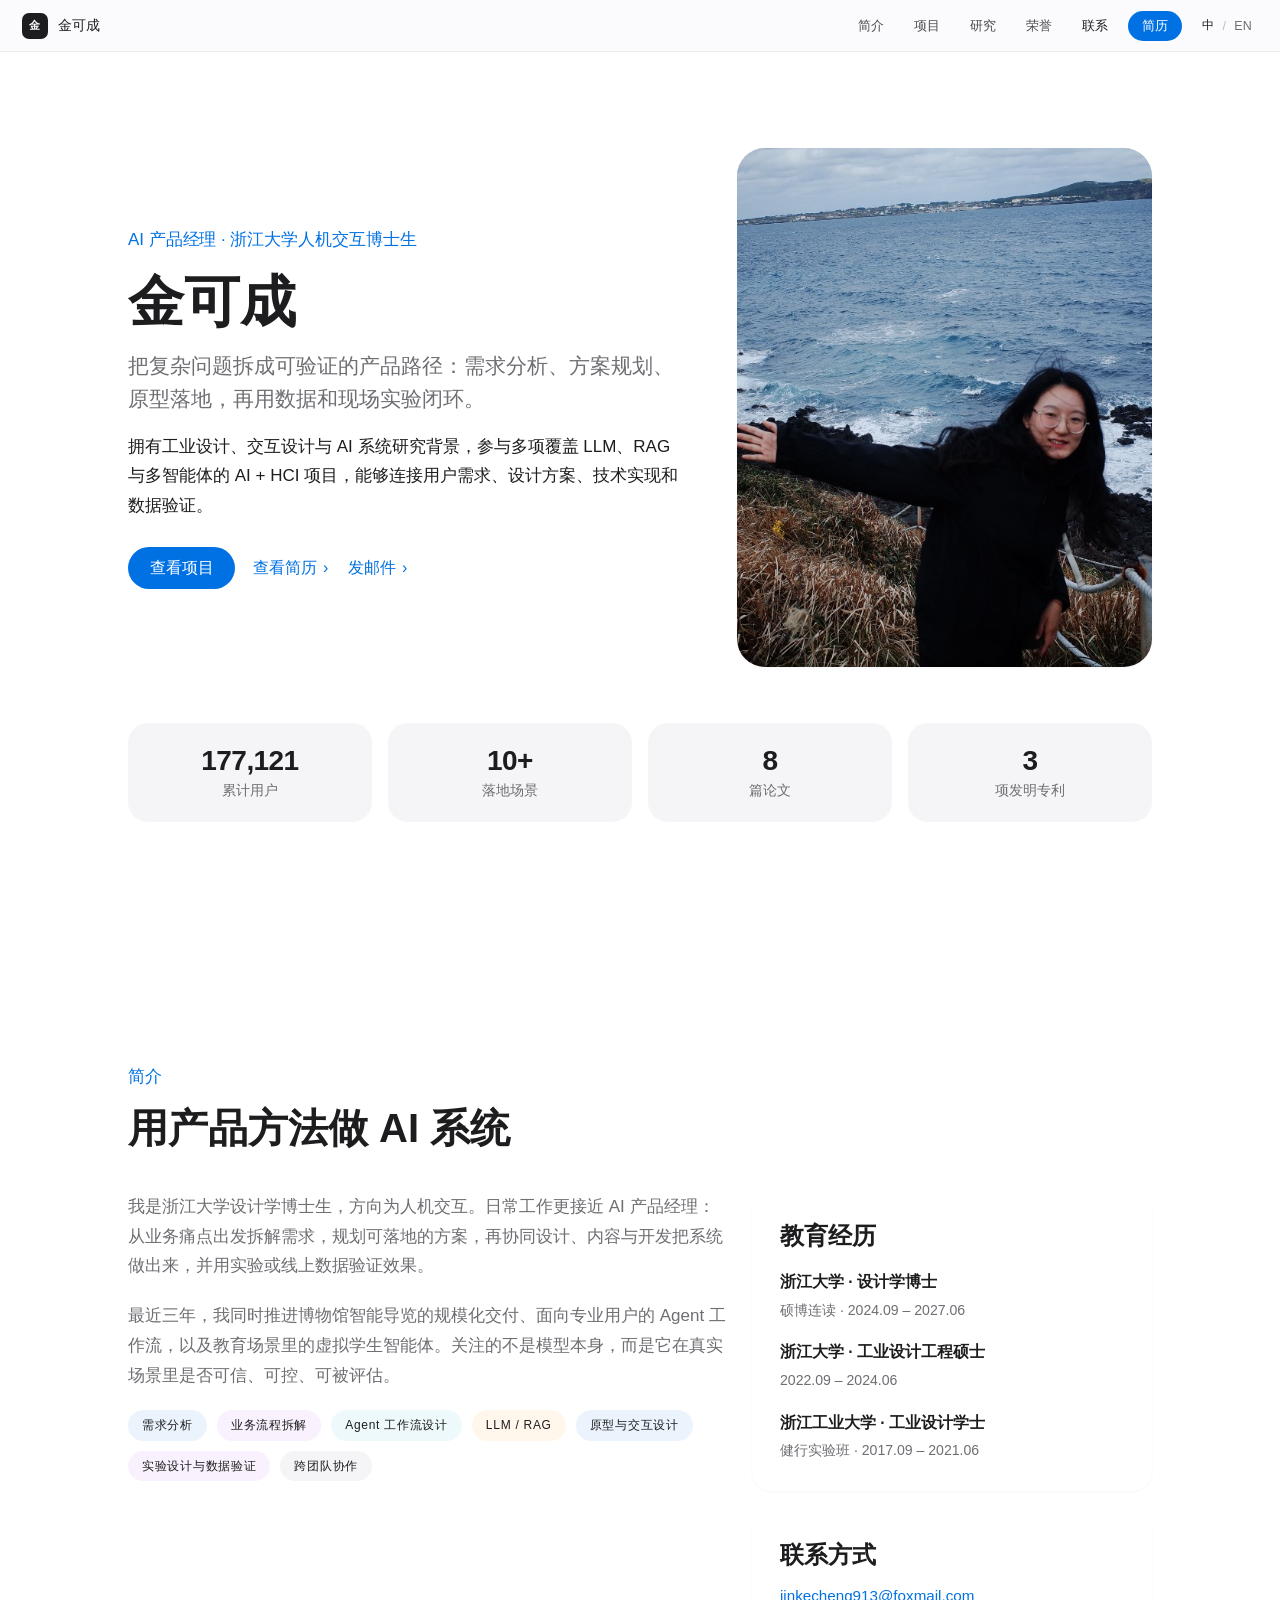
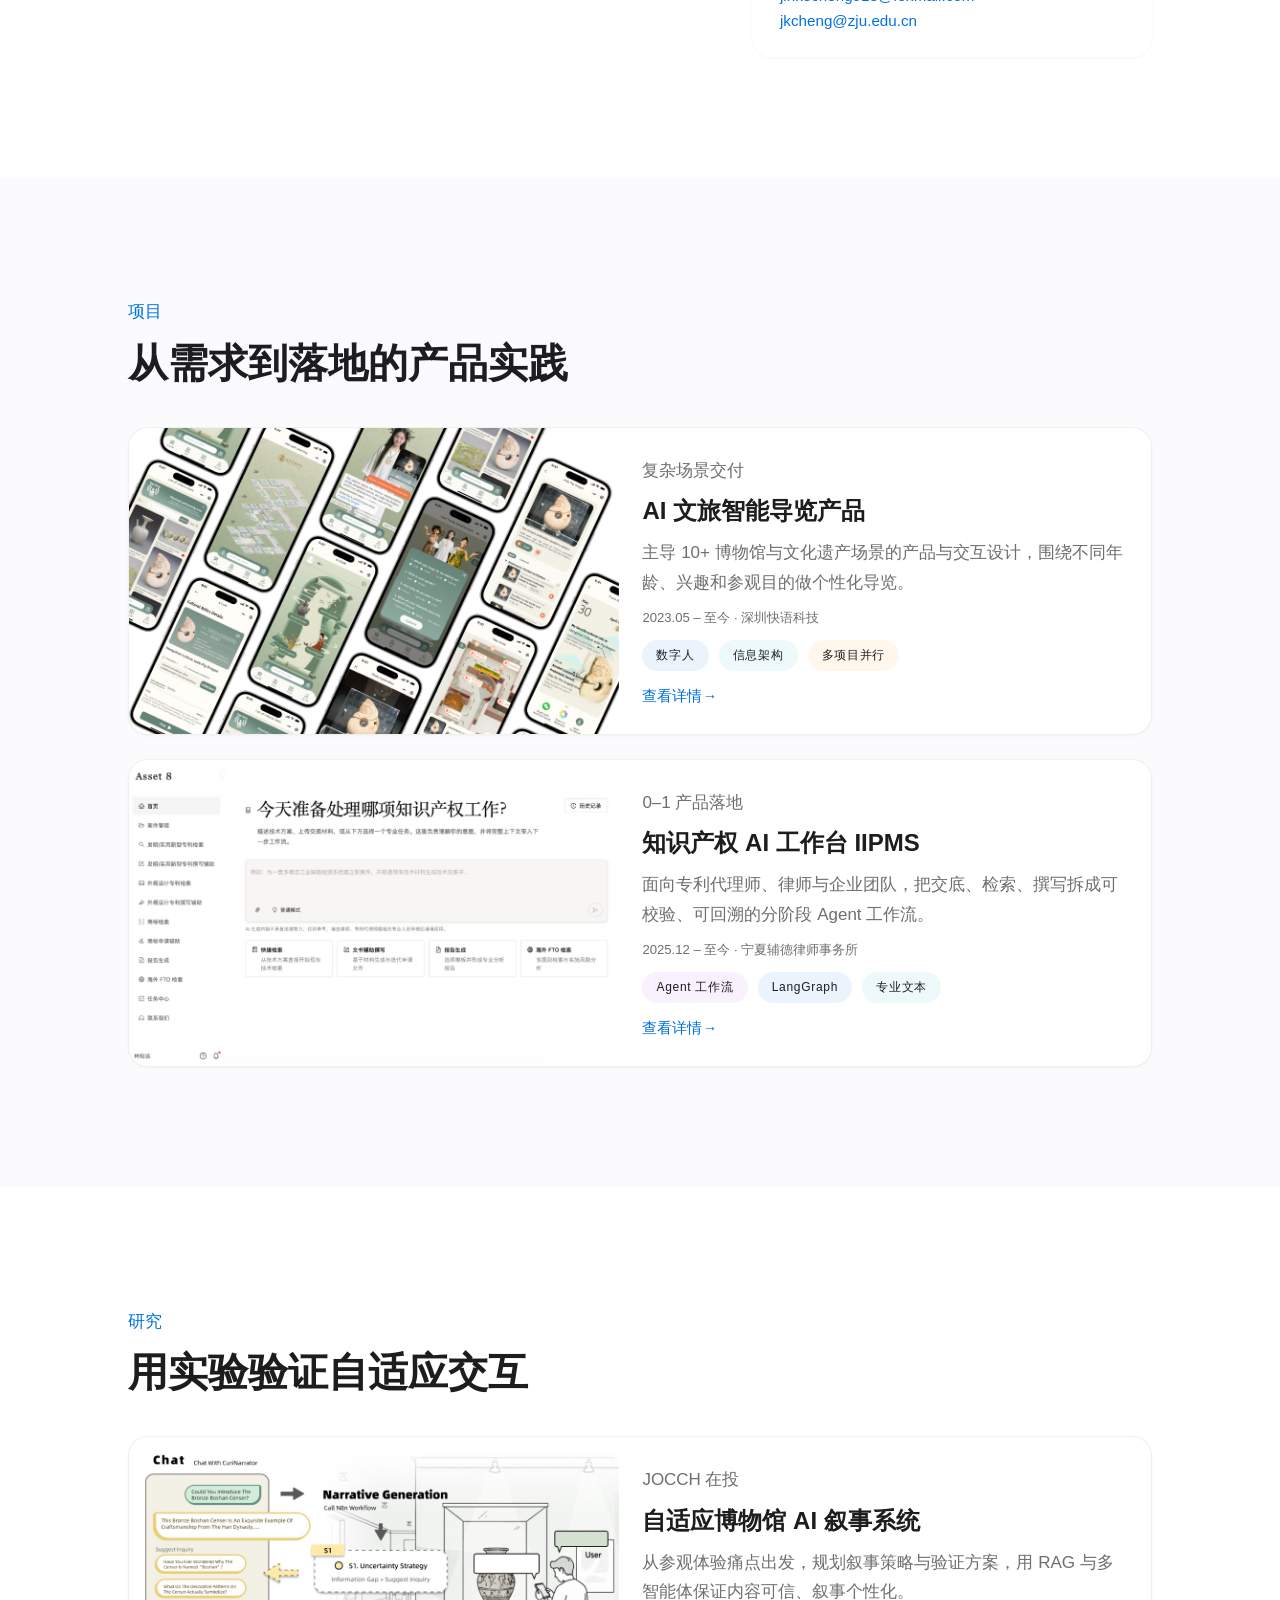
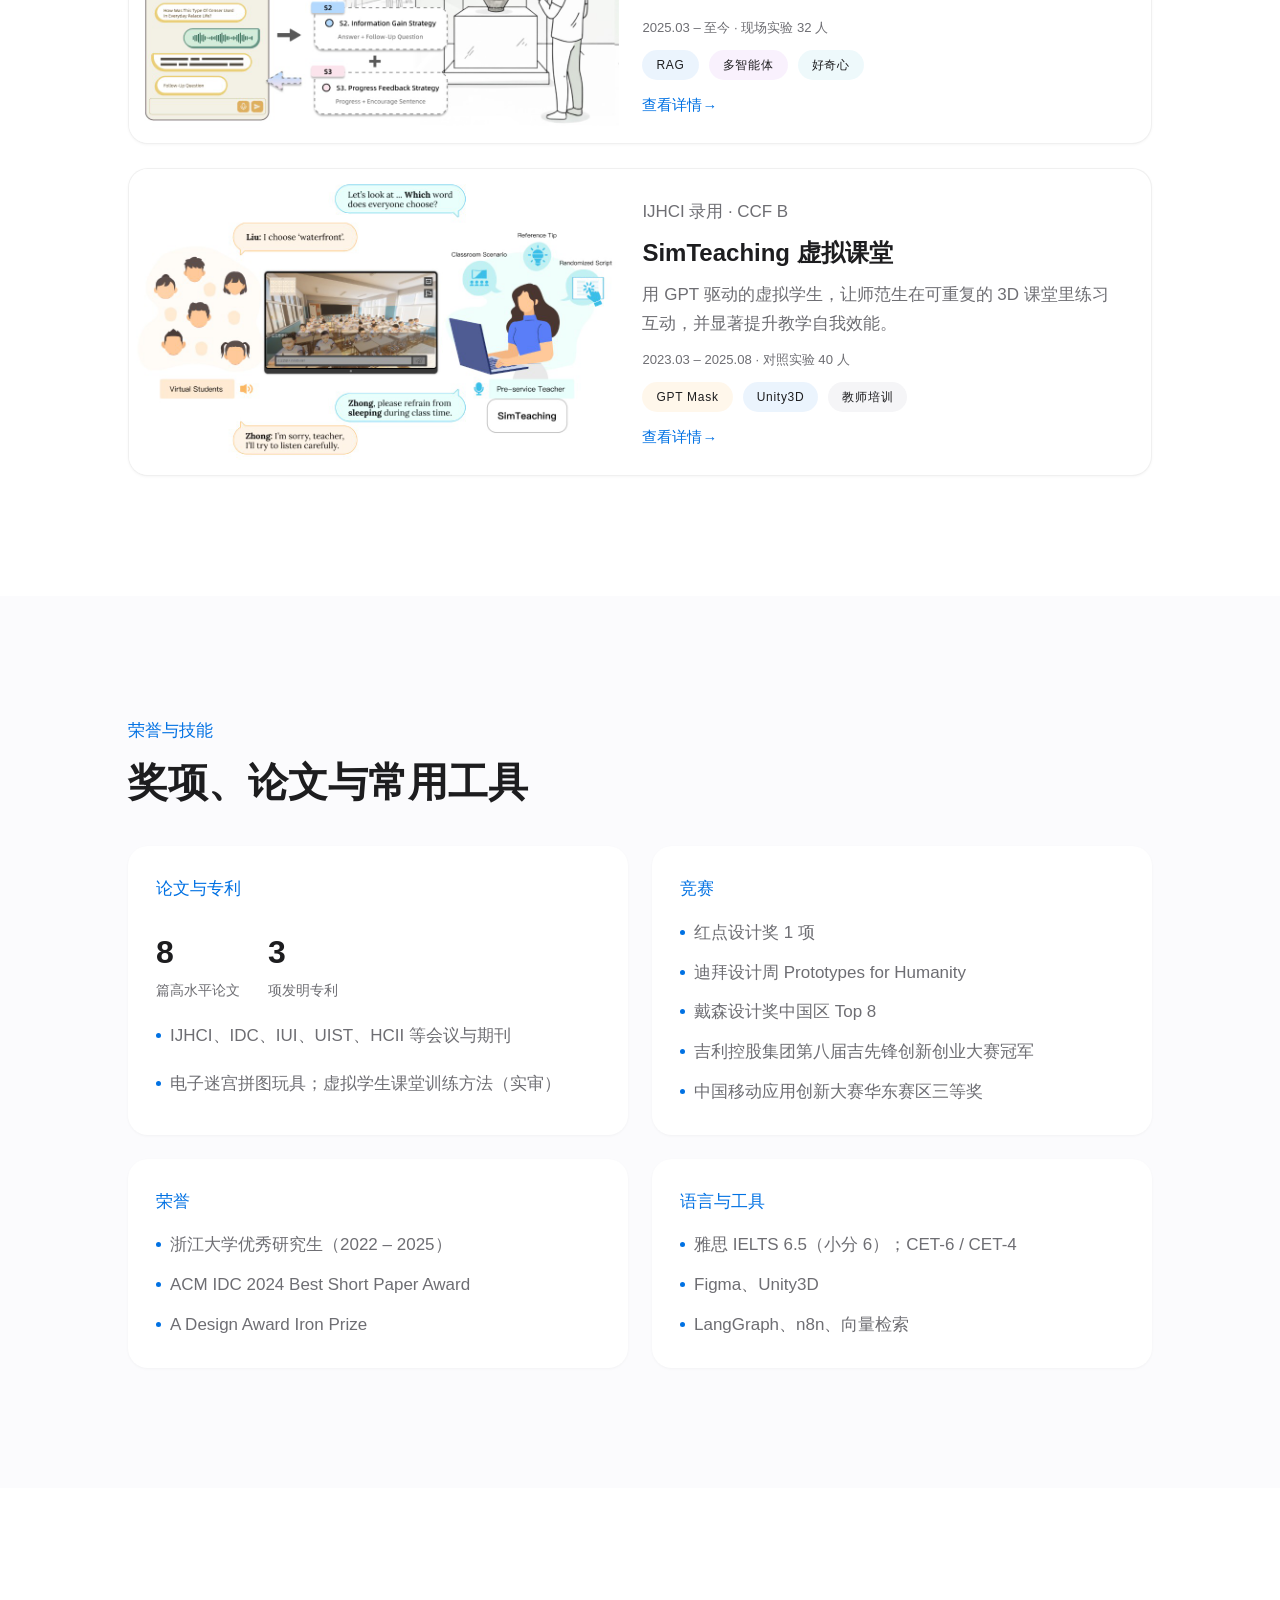
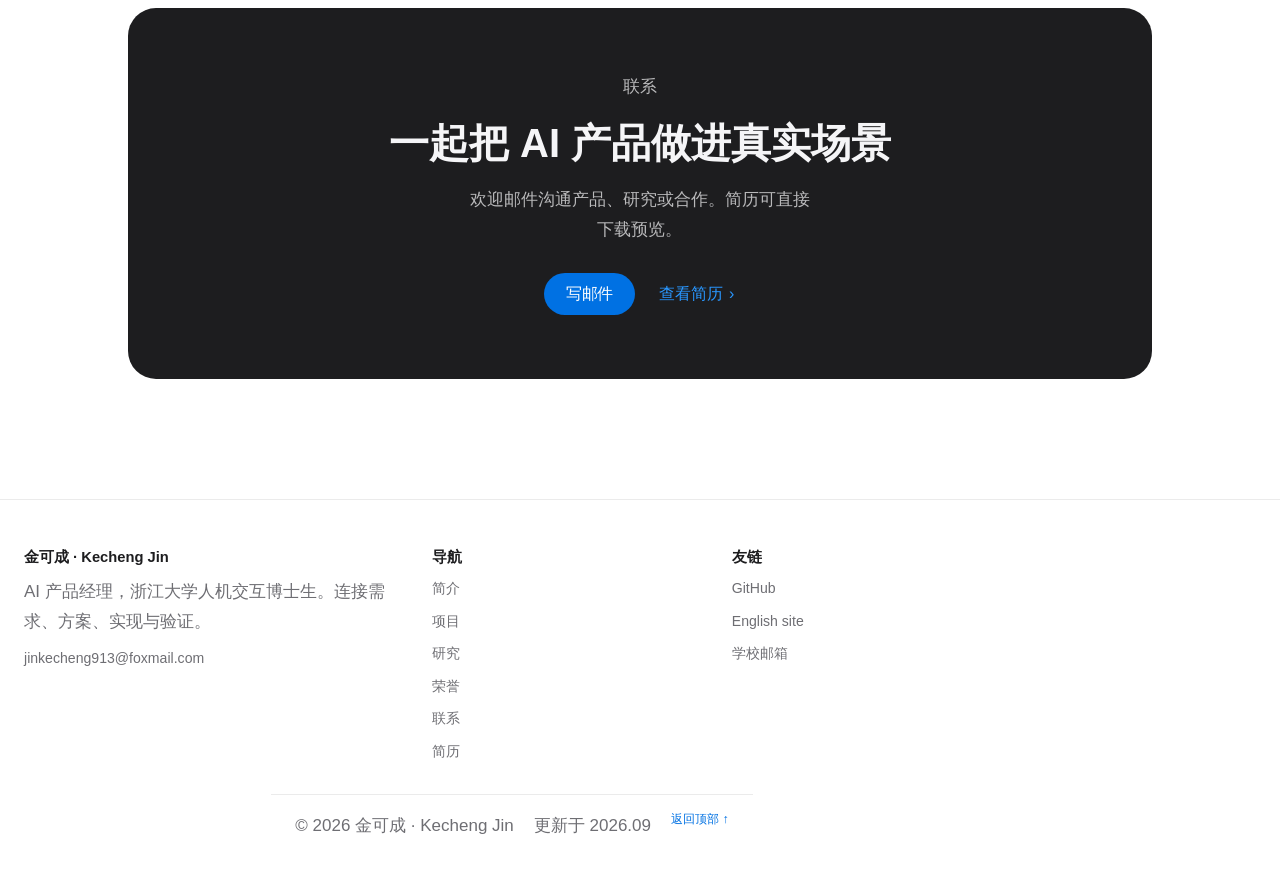
==== index.html @ a2a4eb48 "Update project images and remove AI fitness project to streamline portfolio" ====
<!DOCTYPE html>
<html lang="zh-CN">
  <head>
    <meta charset="UTF-8" />
    <meta name="viewport" content="width=device-width, initial-scale=1.0" />
    <title>金可成 | AI 产品经理</title>
    <meta
      name="description"
      content="金可成，浙江大学人机交互博士生，AI 产品经理。连接用户需求、设计方案、技术实现与数据验证，落地博物馆导览、知识产权工作台与教育智能体。"
    />
    <link rel="stylesheet" href="styles.css?v=20260902d" />
    <script defer src="script.js"></script>
  </head>
  <body data-page="home">
    <div class="site-shell" id="top">
      <header class="site-header">
        <a class="brand" href="index.html">
          <span class="brand-mark">金</span>
          <span class="brand-text"><strong>金可成</strong></span>
        </a>
        <button class="menu-toggle" type="button" aria-expanded="false" aria-label="打开导航">
          <span></span>
          <span></span>
        </button>
        <div class="header-end">
          <nav class="site-nav" aria-label="页面导航">
            <a href="#about" data-section="about">简介</a>
            <a href="#projects" data-section="projects">项目</a>
            <a href="#research" data-section="research">研究</a>
            <a href="#honors" data-section="honors">荣誉</a>
            <a href="#contact" data-section="contact">联系</a>
            <a class="nav-cta" href="cv.html" data-section="cv">简历</a>
          </nav>
          <nav class="lang-switch" aria-label="语言">
            <a href="index.html" aria-current="page">中</a>
            <span aria-hidden="true">/</span>
            <a href="en/index.html" hreflang="en">EN</a>
          </nav>
        </div>
      </header>

      <main>
        <section class="hero reveal">
          <div class="hero-split">
            <div class="hero-copy">
              <p class="eyebrow">AI 产品经理 · 浙江大学人机交互博士生</p>
              <h1>金可成</h1>
              <p class="lead">
                把复杂问题拆成可验证的产品路径：需求分析、方案规划、原型落地，再用数据和现场实验闭环。
              </p>
              <p>
                拥有工业设计、交互设计与 AI 系统研究背景，参与多项覆盖 LLM、RAG 与多智能体的 AI + HCI
                项目，能够连接用户需求、设计方案、技术实现和数据验证。
              </p>
              <div class="hero-actions">
                <a class="button button-primary" href="#projects">查看项目</a>
                <a class="button button-secondary" href="cv.html">查看简历</a>
                <a class="button button-tertiary" href="mailto:jinkecheng913@foxmail.com">发邮件</a>
              </div>
            </div>
            <aside class="hero-panel">
              <div class="hero-portrait">
                <img src="assets/portrait.png" alt="金可成肖像" />
              </div>
            </aside>
          </div>
          <div class="stat-band">
            <article>
              <strong>177,121</strong>
              <span>累计用户</span>
            </article>
            <article>
              <strong>10+</strong>
              <span>落地场景</span>
            </article>
            <article>
              <strong>8</strong>
              <span>篇论文</span>
            </article>
            <article>
              <strong>3</strong>
              <span>项发明专利</span>
            </article>
          </div>
        </section>

        <section class="section alt" id="about" data-section-id="about">
          <div class="section-heading reveal">
            <p class="section-label">简介</p>
            <h2>用产品方法做 AI 系统</h2>
          </div>
          <div class="about-grid reveal">
            <div class="about-copy">
              <p>
                我是浙江大学设计学博士生，方向为人机交互。日常工作更接近 AI
                产品经理：从业务痛点出发拆解需求，规划可落地的方案，再协同设计、内容与开发把系统做出来，并用实验或线上数据验证效果。
              </p>
              <p>
                最近三年，我同时推进博物馆智能导览的规模化交付、面向专业用户的 Agent
                工作流，以及教育场景里的虚拟学生智能体。关注的不是模型本身，而是它在真实场景里是否可信、可控、可被评估。
              </p>
              <div class="skill-cloud">
                <span class="pill">需求分析</span>
                <span class="pill pill-purple">业务流程拆解</span>
                <span class="pill pill-teal">Agent 工作流设计</span>
                <span class="pill pill-orange">LLM / RAG</span>
                <span class="pill">原型与交互设计</span>
                <span class="pill pill-purple">实验设计与数据验证</span>
                <span class="pill pill-soft">跨团队协作</span>
              </div>
            </div>
            <aside class="about-side">
              <div class="side-card">
                <h3>教育经历</h3>
                <ul class="edu-list">
                  <li>
                    <strong>浙江大学 · 设计学博士</strong>
                    <span>硕博连读 · 2024.09 – 2027.06</span>
                  </li>
                  <li>
                    <strong>浙江大学 · 工业设计工程硕士</strong>
                    <span>2022.09 – 2024.06</span>
                  </li>
                  <li>
                    <strong>浙江工业大学 · 工业设计学士</strong>
                    <span>健行实验班 · 2017.09 – 2021.06</span>
                  </li>
                </ul>
              </div>
              <div class="side-card">
                <h3>联系方式</h3>
                <div class="contact-list">
                  <a href="mailto:jinkecheng913@foxmail.com">jinkecheng913@foxmail.com</a>
                  <a href="mailto:jkcheng@zju.edu.cn">jkcheng@zju.edu.cn</a>
                </div>
              </div>
            </aside>
          </div>
        </section>

        <section class="section" id="projects" data-section-id="projects">
          <div class="section-heading reveal">
            <p class="section-label">项目</p>
            <h2>从需求到落地的产品实践</h2>
          </div>
          <div class="work-grid reveal">
            <a class="work-card" href="projects/ai-tour-guide.html">
              <div class="work-card__media">
                <img src="assets/ai-tour-guide-cover.jpg" alt="AI 文旅智能导览产品界面" />
              </div>
              <div class="work-card__body">
                <p class="card-kicker">复杂场景交付</p>
                <h3>AI 文旅智能导览产品</h3>
                <p>主导 10+ 博物馆与文化遗产场景的产品与交互设计，围绕不同年龄、兴趣和参观目的做个性化导览。</p>
                <p class="work-card__meta">2023.05 – 至今 · 深圳快语科技</p>
                <div class="skill-cloud">
                  <span class="pill">数字人</span>
                  <span class="pill pill-teal">信息架构</span>
                  <span class="pill pill-orange">多项目并行</span>
                </div>
                <span class="work-card__arrow">查看详情</span>
              </div>
            </a>

            <a class="work-card" href="projects/iipms.html">
              <div class="work-card__media">
                <img src="assets/iipms-cover.jpg" alt="知识产权 AI 工作台 IIPMS 首页" />
              </div>
              <div class="work-card__body">
                <p class="card-kicker">0–1 产品落地</p>
                <h3>知识产权 AI 工作台 IIPMS</h3>
                <p>面向专利代理师、律师与企业团队，把交底、检索、撰写拆成可校验、可回溯的分阶段 Agent 工作流。</p>
                <p class="work-card__meta">2025.12 – 至今 · 宁夏辅德律师事务所</p>
                <div class="skill-cloud">
                  <span class="pill pill-purple">Agent 工作流</span>
                  <span class="pill">LangGraph</span>
                  <span class="pill pill-teal">专业文本</span>
                </div>
                <span class="work-card__arrow">查看详情</span>
              </div>
            </a>
          </div>
        </section>

        <section class="section alt" id="research" data-section-id="research">
          <div class="section-heading reveal">
            <p class="section-label">研究</p>
            <h2>用实验验证自适应交互</h2>
          </div>
          <div class="work-grid reveal">
            <a class="work-card" href="projects/museum-narrative.html">
              <div class="work-card__media">
                <img src="assets/curinarrator-cover.jpg" alt="CuriNarrator 博物馆 AI 叙事对话与生成流程" />
              </div>
              <div class="work-card__body">
                <p class="card-kicker">JOCCH 在投</p>
                <h3>自适应博物馆 AI 叙事系统</h3>
                <p>从参观体验痛点出发，规划叙事策略与验证方案，用 RAG 与多智能体保证内容可信、叙事个性化。</p>
                <p class="work-card__meta">2025.03 – 至今 · 现场实验 32 人</p>
                <div class="skill-cloud">
                  <span class="pill">RAG</span>
                  <span class="pill pill-purple">多智能体</span>
                  <span class="pill pill-teal">好奇心</span>
                </div>
                <span class="work-card__arrow">查看详情</span>
              </div>
            </a>

            <a class="work-card" href="projects/simteaching.html">
              <div class="work-card__media">
                <img src="assets/simteaching-cover.jpg" alt="SimTeaching 虚拟课堂：师范生与虚拟学生互动" />
              </div>
              <div class="work-card__body">
                <p class="card-kicker">IJHCI 录用 · CCF B</p>
                <h3>SimTeaching 虚拟课堂</h3>
                <p>用 GPT 驱动的虚拟学生，让师范生在可重复的 3D 课堂里练习互动，并显著提升教学自我效能。</p>
                <p class="work-card__meta">2023.03 – 2025.08 · 对照实验 40 人</p>
                <div class="skill-cloud">
                  <span class="pill pill-orange">GPT Mask</span>
                  <span class="pill">Unity3D</span>
                  <span class="pill pill-soft">教师培训</span>
                </div>
                <span class="work-card__arrow">查看详情</span>
              </div>
            </a>
          </div>
        </section>

        <section class="section" id="honors" data-section-id="honors">
          <div class="section-heading reveal">
            <p class="section-label">荣誉与技能</p>
            <h2>奖项、论文与常用工具</h2>
          </div>
          <div class="honor-grid reveal">
            <article class="honor-card">
              <p class="section-label">论文与专利</p>
              <div class="honor-stat">
                <div>
                  <strong>8</strong>
                  <span>篇高水平论文</span>
                </div>
                <div>
                  <strong>3</strong>
                  <span>项发明专利</span>
                </div>
              </div>
              <ul>
                <li>IJHCI、IDC、IUI、UIST、HCII 等会议与期刊</li>
                <li>电子迷宫拼图玩具；虚拟学生课堂训练方法（实审）</li>
              </ul>
            </article>
            <article class="honor-card">
              <p class="section-label">竞赛</p>
              <ul>
                <li>红点设计奖 1 项</li>
                <li>迪拜设计周 Prototypes for Humanity</li>
                <li>戴森设计奖中国区 Top 8</li>
                <li>吉利控股集团第八届吉先锋创新创业大赛冠军</li>
                <li>中国移动应用创新大赛华东赛区三等奖</li>
              </ul>
            </article>
            <article class="honor-card">
              <p class="section-label">荣誉</p>
              <ul>
                <li>浙江大学优秀研究生（2022 – 2025）</li>
                <li>ACM IDC 2024 Best Short Paper Award</li>
                <li>A Design Award Iron Prize</li>
              </ul>
            </article>
            <article class="honor-card">
              <p class="section-label">语言与工具</p>
              <ul>
                <li>雅思 IELTS 6.5（小分 6）；CET-6 / CET-4</li>
                <li>Figma、Unity3D</li>
                <li>LangGraph、n8n、向量检索</li>
              </ul>
            </article>
          </div>
        </section>

        <section class="section alt" id="contact" data-section-id="contact">
          <div class="contact-cta reveal">
            <p class="section-label">联系</p>
            <h2>一起把 AI 产品做进真实场景</h2>
            <p>欢迎邮件沟通产品、研究或合作。简历可直接下载预览。</p>
            <div class="hero-actions">
              <a class="button button-primary" href="mailto:jinkecheng913@foxmail.com">写邮件</a>
              <a class="button button-secondary" href="cv.html">查看简历</a>
            </div>
          </div>
        </section>
      </main>

      <footer class="site-footer rich">
        <div class="footer-grid">
          <div class="footer-col">
            <strong>金可成 · Kecheng Jin</strong>
            <p>AI 产品经理，浙江大学人机交互博士生。连接需求、方案、实现与验证。</p>
            <a href="mailto:jinkecheng913@foxmail.com">jinkecheng913@foxmail.com</a>
          </div>
          <div class="footer-col">
            <strong>导航</strong>
            <a href="#about">简介</a>
            <a href="#projects">项目</a>
            <a href="#research">研究</a>
            <a href="#honors">荣誉</a>
            <a href="#contact">联系</a>
            <a href="cv.html">简历</a>
          </div>
          <div class="footer-col">
            <strong>友链</strong>
            <a href="https://github.com/jkc1309-sudo/myweb" target="_blank" rel="noopener">GitHub</a>
            <a href="en/index.html" hreflang="en">English site</a>
            <a href="mailto:jkcheng@zju.edu.cn">学校邮箱</a>
          </div>
        </div>
        <div class="footer-bar">
          <p>© 2026 金可成 · Kecheng Jin</p>
          <p>更新于 2026.09</p>
          <a href="#top" class="js-back-to-top">返回顶部 ↑</a>
        </div>
      </footer>
    </div>
    <button class="back-to-top" type="button" aria-label="返回顶部">↑</button>
  </body>
</html>
---- styles.css ----
:root {
  --bg: #fbfbfd;
  --surface: #ffffff;
  --tile: #f5f5f7;
  --tile-strong: #eef0f3;
  --ink: #1d1d1f;
  --muted: #6e6e73;
  --line: rgba(0, 0, 0, 0.08);
  --accent: #0071e3;
  --accent-hover: #0077ed;
  --accent-soft: rgba(0, 113, 227, 0.08);
  --tag-blue: rgba(0, 113, 227, 0.08);
  --tag-purple: rgba(175, 82, 222, 0.08);
  --tag-teal: rgba(48, 176, 199, 0.08);
  --tag-orange: rgba(255, 149, 0, 0.08);
  --radius: 20px;
  --radius-lg: 28px;
  --radius-pill: 999px;
  --shadow-sm: 0 1px 3px rgba(0, 0, 0, 0.04);
  --shadow: 0 18px 40px rgba(0, 0, 0, 0.06);
  --shadow-hover: 0 20px 44px rgba(0, 0, 0, 0.1);
  --ease: cubic-bezier(0.22, 0.61, 0.36, 1);
  --max-width: 1024px;
  --read-width: 720px;
  --nav-height: 52px;
}

* {
  box-sizing: border-box;
}

html {
  scroll-behavior: smooth;
  -webkit-font-smoothing: antialiased;
  -moz-osx-font-smoothing: grayscale;
}

body {
  margin: 0;
  font-family:
    -apple-system, BlinkMacSystemFont, "SF Pro Display", "SF Pro Text",
    "Helvetica Neue", Helvetica, Arial, "PingFang SC", "Hiragino Sans GB",
    "Microsoft YaHei", sans-serif;
  color: var(--ink);
  background: var(--bg);
  letter-spacing: -0.003em;
  min-height: 100vh;
}

a {
  color: inherit;
  text-decoration: none;
}

p {
  margin: 0;
}

ul {
  margin: 0;
  padding: 0;
  list-style: none;
}

img,
svg {
  display: block;
  max-width: 100%;
}

/* ============ Top navigation (Apple translucent bar) ============ */
.site-header {
  position: sticky;
  top: 0;
  z-index: 100;
  display: flex;
  align-items: center;
  justify-content: space-between;
  gap: 20px;
  height: var(--nav-height);
  padding: 0 22px;
  background: rgba(251, 251, 253, 0.72);
  -webkit-backdrop-filter: saturate(180%) blur(20px);
  backdrop-filter: saturate(180%) blur(20px);
  border-bottom: 1px solid rgba(0, 0, 0, 0.06);
  margin-bottom: 0;
  border-radius: 0;
  box-shadow: none;
}

.header-end {
  display: flex;
  align-items: center;
  gap: 8px;
}

.brand {
  display: flex;
  align-items: center;
  gap: 10px;
}

.brand-mark {
  display: grid;
  place-items: center;
  width: 26px;
  height: 26px;
  border-radius: 7px;
  background: var(--ink);
  color: #fff;
  font-size: 0.7rem;
  font-weight: 600;
  letter-spacing: 0.02em;
}

.brand-text {
  display: flex;
  align-items: center;
}

.brand-text strong {
  font-size: 0.88rem;
  font-weight: 500;
  color: var(--ink);
  letter-spacing: -0.01em;
}

.brand-text span {
  display: none;
}

.site-nav {
  display: flex;
  align-items: center;
  gap: 2px;
}

.site-nav a {
  padding: 8px 14px;
  font-size: 0.82rem;
  font-weight: 400;
  color: var(--ink);
  opacity: 0.8;
  border-radius: 6px;
  transition: opacity 180ms ease, background 180ms ease;
}

.site-nav a:hover {
  opacity: 1;
}

.site-nav a.active {
  opacity: 1;
  font-weight: 500;
}

.site-nav a.nav-cta {
  margin-left: 4px;
  padding: 6px 14px;
  background: var(--accent);
  color: #fff;
  opacity: 1;
  border-radius: var(--radius-pill);
  font-weight: 500;
}

.site-nav a.nav-cta:hover,
.site-nav a.nav-cta.active {
  background: var(--accent-hover);
  color: #fff;
}

.lang-switch {
  display: flex;
  align-items: center;
  gap: 6px;
  padding: 0 4px 0 10px;
  font-size: 0.78rem;
  letter-spacing: 0.02em;
}

.lang-switch a {
  color: var(--muted);
  font-weight: 500;
  padding: 4px 2px;
}

.lang-switch a:hover,
.lang-switch a[aria-current="page"] {
  color: var(--ink);
}

.lang-switch span {
  color: var(--muted);
  opacity: 0.45;
}

.menu-toggle {
  display: none;
  width: 34px;
  height: 34px;
  border: 0;
  border-radius: 8px;
  background: transparent;
  padding: 0;
  cursor: pointer;
}

.menu-toggle span {
  display: block;
  width: 18px;
  height: 1.4px;
  margin: 5px auto;
  background: var(--ink);
  border-radius: 2px;
}

/* ============ Layout shell ============ */
.site-shell {
  width: 100%;
  max-width: none;
  margin: 0 auto;
  padding: 0;
}

main {
  display: block;
}

.hero,
.section,
.page-intro {
  position: relative;
  padding: 96px 24px;
  background: transparent;
  border: 0;
  border-radius: 0;
  box-shadow: none;
  overflow: visible;
  backdrop-filter: none;
}

.hero::after,
.page-intro::after,
.callout-panel::after {
  display: none;
}

/* Full-bleed alternating backgrounds */
.hero,
.page-intro {
  background: var(--surface);
}

.section {
  background: var(--bg);
}

.section.metrics,
.section.alt {
  background: var(--surface);
}

/* ============ Typography ============ */
.eyebrow,
.section-label,
.card-kicker {
  text-transform: none;
  letter-spacing: -0.003em;
  font-size: 1rem;
  font-weight: 500;
  color: var(--accent);
  margin: 0;
}

h1,
h2,
h3 {
  margin: 0;
  font-family: inherit;
  color: var(--ink);
  line-height: 1.07;
  letter-spacing: -0.03em;
  font-weight: 600;
}

h1 {
  font-size: clamp(2.6rem, 6.4vw, 4.5rem);
  max-width: none;
  letter-spacing: -0.04em;
}

h2 {
  font-size: clamp(1.9rem, 4vw, 3rem);
  max-width: none;
  letter-spacing: -0.03em;
}

h3 {
  font-size: clamp(1.25rem, 1.8vw, 1.55rem);
  font-weight: 600;
  letter-spacing: -0.02em;
}

.lead {
  font-family: "Times New Roman", serif;
  font-size: clamp(1.05rem, 1.4vw, 1.3rem);
  color: var(--ink);
  line-height: 1.45;
  font-weight: 400;
  max-width: 720px;
}

.feature-card p,
.metric-grid p,
.project-copy p,
.publication-list li,
.mini-card p,
.impact-panel p,
.contact-card p,
.stack-card p,
.timeline p,
.portrait-placeholder small,
.profile-facts dt {
  color: var(--muted);
  line-height: 1.55;
  font-size: 0.98rem;
}

/* ============ Hero ============ */
.hero {
  padding: 120px 24px 100px;
  text-align: center;
}

.hero-copy {
  max-width: 820px;
  margin: 0 auto;
  display: grid;
  gap: 18px;
  justify-items: center;
}

.hero-copy .lead {
  margin: 0 auto;
}

.hero-actions {
  display: flex;
  gap: 22px;
  flex-wrap: wrap;
  justify-content: center;
  margin-top: 10px;
}

.hero-panel {
  max-width: 820px;
  margin: 56px auto 0;
}

/* ============ Buttons (Apple pill) ============ */
.button {
  display: inline-flex;
  align-items: center;
  justify-content: center;
  min-height: 0;
  padding: 12px 22px;
  border-radius: 980px;
  border: 0;
  font-weight: 400;
  font-size: 1rem;
  line-height: 1.15;
  letter-spacing: -0.01em;
  transition: background 180ms ease, color 180ms ease, transform 180ms ease;
  cursor: pointer;
}

.button:hover {
  transform: none;
  box-shadow: none;
}

.button-primary {
  background: var(--accent);
  color: #fff;
}

.button-primary:hover {
  background: var(--accent-hover);
}

.button-secondary,
.button-tertiary {
  background: transparent;
  color: var(--accent);
  padding: 12px 2px;
  border: 0;
}

.button-secondary::after,
.button-tertiary::after {
  content: "\00a0›";
  font-weight: 500;
  margin-left: 2px;
  display: inline-block;
  transition: transform 200ms ease;
}

.button-secondary:hover,
.button-tertiary:hover {
  color: var(--accent-hover);
}

.button-secondary:hover::after,
.button-tertiary:hover::after {
  transform: translateX(3px);
}

/* ============ Portrait / profile card ============ */
.portrait-card {
  display: grid;
  grid-template-columns: minmax(0, 1.05fr) minmax(0, 1fr);
  align-items: stretch;
  gap: 28px;
  padding: 32px;
  border: 0;
  border-radius: var(--radius-lg);
  background: var(--tile);
  text-align: left;
}

.portrait-placeholder {
  display: grid;
  place-items: center;
  min-height: 360px;
  height: 100%;
  border-radius: var(--radius);
  background:
    radial-gradient(120% 120% at 20% 10%, rgba(0, 113, 227, 0.14), transparent 60%),
    linear-gradient(135deg, #e8e8ed 0%, #f5f5f7 100%);
  border: 0;
  text-align: center;
  color: var(--muted);
  gap: 6px;
}

.portrait-placeholder span {
  font-family: inherit;
  font-size: 1.4rem;
  font-weight: 500;
  color: var(--ink);
  letter-spacing: -0.02em;
}

.portrait-photo {
  position: relative;
  min-height: 360px;
  height: 100%;
  border-radius: var(--radius);
  overflow: hidden;
  background: linear-gradient(135deg, #e8e8ed 0%, #f5f5f7 100%);
  box-shadow: var(--shadow-sm);
}

.portrait-photo img {
  width: 100%;
  height: 100%;
  object-fit: cover;
  object-position: center 30%;
  display: block;
}

.profile-facts {
  display: grid;
  gap: 18px;
  align-content: center;
}

.profile-facts div {
  display: grid;
  gap: 2px;
}

.profile-facts dt {
  color: var(--muted);
  font-size: 0.82rem;
  text-transform: none;
  letter-spacing: -0.003em;
  font-weight: 400;
}

.profile-facts dd {
  margin: 0;
  font-weight: 500;
  font-size: 1rem;
  color: var(--ink);
  letter-spacing: -0.01em;
}

/* ============ Section heading ============ */
.page-intro {
  padding: 110px 24px 80px;
  text-align: center;
}

.page-intro .eyebrow {
  margin-bottom: 4px;
}

.page-intro h1,
.page-intro .lead {
  margin-left: auto;
  margin-right: auto;
}

.page-intro h1 {
  max-width: 960px;
}

.page-intro .lead {
  margin-top: 14px;
}

.section-heading {
  max-width: var(--max-width);
  margin: 0 auto 56px;
  display: grid;
  gap: 12px;
  text-align: center;
  justify-items: center;
}

.section-heading h2 {
  max-width: 20ch;
}

/* ============ Grids ============ */
.tag-grid,
.card-grid,
.metric-grid,
.award-grid,
.cv-grid,
.contact-layout,
.split,
.publication-layout,
.grouped-projects,
.project-stack,
.timeline,
.impact-panel {
  max-width: var(--max-width);
  margin: 0 auto;
}

.tag-grid {
  display: flex;
  flex-wrap: wrap;
  gap: 10px;
  justify-content: center;
}

.tag-grid span {
  padding: 10px 18px;
  border-radius: 980px;
  background: var(--tile);
  border: 0;
  font-weight: 500;
  font-size: 0.95rem;
  color: var(--ink);
  letter-spacing: -0.01em;
}

.section:not(.metrics):not(.alt) .tag-grid span {
  background: var(--surface);
}

/* ============ Theme cloud (Core themes) ============ */
.themes {
  background: var(--surface);
  position: relative;
  overflow: hidden;
}

.themes::before {
  content: "";
  position: absolute;
  inset: auto -10% -40% -10%;
  height: 420px;
  background:
    radial-gradient(50% 60% at 20% 30%, rgba(0, 113, 227, 0.08), transparent 70%),
    radial-gradient(50% 60% at 80% 40%, rgba(175, 82, 222, 0.07), transparent 70%),
    radial-gradient(50% 60% at 50% 90%, rgba(255, 149, 0, 0.06), transparent 70%);
  pointer-events: none;
  z-index: 0;
}

.themes > * {
  position: relative;
  z-index: 1;
}

.theme-cloud {
  max-width: 960px;
  margin: 0 auto;
  display: flex;
  flex-wrap: wrap;
  gap: 14px 16px;
  justify-content: center;
  align-items: center;
  padding: 12px 0;
}

.chip {
  display: inline-flex;
  align-items: center;
  justify-content: center;
  font-weight: 500;
  letter-spacing: -0.02em;
  border-radius: 980px;
  padding: 12px 22px;
  line-height: 1.1;
  cursor: default;
  transition: transform 320ms cubic-bezier(0.2, 0.8, 0.2, 1),
    box-shadow 320ms ease, filter 320ms ease;
  animation: chip-float 9s ease-in-out infinite;
  will-change: transform;
}

.chip:nth-child(2n) { animation-duration: 11s; animation-delay: -2s; }
.chip:nth-child(3n) { animation-duration: 13s; animation-delay: -4s; }
.chip:nth-child(5n) { animation-duration: 10s; animation-delay: -3s; }

.chip:hover {
  transform: translateY(-4px) scale(1.03);
  filter: brightness(1.04);
  animation-play-state: paused;
}

/* Size variants */
.chip-xl {
  font-size: clamp(1.6rem, 3vw, 2.2rem);
  padding: 18px 32px;
  font-weight: 600;
  letter-spacing: -0.03em;
}

.chip-lg {
  font-size: clamp(1.25rem, 2vw, 1.55rem);
  padding: 14px 26px;
  font-weight: 600;
  letter-spacing: -0.025em;
}

.chip-md {
  font-size: 1.05rem;
  padding: 12px 22px;
}

.chip-sm {
  font-size: 0.92rem;
  padding: 9px 16px;
}

.chip-xs {
  font-size: 0.82rem;
  padding: 7px 14px;
  opacity: 0.75;
}

/* Color variants */
.chip-blue {
  background: linear-gradient(135deg, #0071e3 0%, #2a8cff 100%);
  color: #fff;
  box-shadow: 0 14px 32px rgba(0, 113, 227, 0.28);
}

.chip-purple {
  background: linear-gradient(135deg, #af52de 0%, #c879f1 100%);
  color: #fff;
  box-shadow: 0 12px 28px rgba(175, 82, 222, 0.28);
}

.chip-orange {
  background: linear-gradient(135deg, #ff9500 0%, #ffb340 100%);
  color: #fff;
  box-shadow: 0 12px 28px rgba(255, 149, 0, 0.28);
}

.chip-teal {
  background: linear-gradient(135deg, #30b0c7 0%, #5cc8dc 100%);
  color: #fff;
  box-shadow: 0 10px 26px rgba(48, 176, 199, 0.24);
}

.chip-ink {
  background: var(--ink);
  color: #fff;
  box-shadow: 0 10px 26px rgba(29, 29, 31, 0.2);
}

.chip-soft {
  background: var(--tile);
  color: var(--ink);
  box-shadow: inset 0 0 0 1px rgba(0, 0, 0, 0.04);
}

.chip-ghost {
  background: transparent;
  color: var(--muted);
}

.chip-ghost:hover {
  color: var(--ink);
}

@keyframes chip-float {
  0%, 100% { transform: translateY(0); }
  50% { transform: translateY(-5px); }
}

@media (prefers-reduced-motion: reduce) {
  .chip {
    animation: none;
  }
}

.card-grid {
  display: grid;
  grid-template-columns: repeat(2, minmax(0, 1fr));
  gap: 20px;
}

.feature-card,
.mini-card,
.stack-card,
.contact-card,
.impact-panel {
  padding: 36px;
  border: 0;
  border-radius: var(--radius-lg);
  background: var(--surface);
  box-shadow: var(--shadow-sm);
  transition: transform 260ms ease, box-shadow 260ms ease;
}

.section:not(.metrics):not(.alt) .feature-card,
.section:not(.metrics):not(.alt) .mini-card,
.section:not(.metrics):not(.alt) .stack-card,
.section:not(.metrics):not(.alt) .contact-card,
.section:not(.metrics):not(.alt) .impact-panel {
  background: var(--surface);
  box-shadow: var(--shadow-sm);
}

.hero .portrait-card,
.section.metrics .feature-card,
.section.metrics .mini-card,
.section.metrics .stack-card,
.section.metrics .contact-card,
.section.alt .feature-card,
.section.alt .mini-card,
.section.alt .stack-card,
.section.alt .contact-card {
  background: var(--tile);
  box-shadow: none;
}

.feature-card:hover,
.mini-card:hover,
.stack-card:hover,
.contact-card:hover {
  transform: translateY(-2px);
  box-shadow: var(--shadow);
}

.feature-card {
  display: grid;
  gap: 12px;
  min-height: 240px;
}

.feature-card .card-kicker,
.project-copy .card-kicker {
  font-size: 0.9rem;
  color: var(--accent);
  font-weight: 500;
  text-transform: none;
  letter-spacing: -0.003em;
}

/* Metrics */
.metrics {
  background: var(--surface);
}

.metric-grid {
  display: grid;
  grid-template-columns: repeat(4, minmax(0, 1fr));
  gap: 20px;
}

.metric-grid article {
  padding: 32px;
  border-left: 0;
  border-radius: var(--radius);
  background: var(--tile);
  transition: transform 260ms ease, box-shadow 260ms ease;
}

.metric-grid article:hover {
  transform: translateY(-2px);
  box-shadow: var(--shadow);
}

.metric-grid strong,
.mini-card strong,
.stack-card h2,
.timeline h3,
.contact-card h2 {
  display: block;
  margin-bottom: 10px;
  color: var(--ink);
  font-weight: 600;
  letter-spacing: -0.02em;
}

.metric-grid strong {
  font-size: 1.05rem;
}

/* ============ Callout (dark Apple tile) ============ */
.callout {
  padding: 60px 24px;
  background: var(--bg);
}

.callout-panel {
  position: relative;
  overflow: hidden;
  padding: 80px 48px;
  max-width: var(--max-width);
  margin: 0 auto;
  background: var(--ink);
  color: #f5f5f7;
  border-radius: var(--radius-lg);
  border: 0;
  box-shadow: none;
  text-align: center;
}

.callout-panel .section-label {
  color: #2997ff;
}

.callout-panel h2 {
  color: #fff;
  max-width: 22ch;
  margin: 14px auto 18px;
}

.callout-panel p {
  color: rgba(245, 245, 247, 0.78);
  max-width: 640px;
  margin: 0 auto;
  line-height: 1.5;
}

/* ============ Projects ============ */
.grouped-projects {
  display: grid;
  gap: 24px;
}

.project-stack {
  display: grid;
  gap: 24px;
}

.project-detail {
  display: flex;
  flex-direction: column;
  justify-content: center;
  align-items: center;
  grid-template-columns: 0.85fr 1.15fr;
  gap: 32px;
  padding: 36px;
  border: 0;
  border-radius: var(--radius-lg);
  background: var(--surface);
  box-shadow: var(--shadow-sm);
  transition: transform 260ms ease, box-shadow 260ms ease;
}

.project-detail > img {
  width: 100%;
  height: auto;
  display: block;
  object-fit: contain;
  object-position: center;
}

.section:not(.metrics):not(.alt) .project-detail {
  background: var(--surface);
}

.project-detail:hover {
  transform: translateY(-2px);
  box-shadow: var(--shadow);
}

.project-detail-single {
  grid-template-columns: 1fr;
}

.project-detail-single > img {
  width: 100%;
  height: auto;
  border-radius: var(--radius);
  display: block;
}

.project-visual {
  min-height: 260px;
  border-radius: var(--radius);
  border: 0;
  background: var(--tile);
  overflow: hidden;
}

.project-visual-media {
  display: block;
  padding: 0;
  background: var(--tile);
}

.project-visual-media img {
  display: block;
  width: 100%;
  height: 100%;
  min-height: 260px;
  object-fit: cover;
  object-position: center;
}

.accent-grid,
.accent-frame,
.accent-stage,
.accent-sensory,
.accent-awards {
  display: grid;
  place-items: center;
  padding: 28px;
  gap: 10px;
  height: 100%;
}

.accent-grid {
  grid-template-columns: repeat(2, minmax(0, 1fr));
  gap: 12px;
  background:
    radial-gradient(80% 80% at 30% 20%, rgba(0, 113, 227, 0.14), transparent 60%),
    var(--tile);
}

.accent-frame {
  background:
    radial-gradient(80% 80% at 70% 30%, rgba(0, 113, 227, 0.1), transparent 60%),
    var(--tile);
}

.accent-frame div {
  display: grid;
  grid-template-columns: repeat(2, minmax(0, 1fr));
  gap: 12px;
  width: 100%;
}

.accent-stage {
  background:
    radial-gradient(100% 80% at 50% 100%, rgba(0, 113, 227, 0.14), transparent 60%),
    var(--tile);
}

.accent-sensory {
  grid-template-columns: repeat(5, minmax(0, 1fr));
  gap: 8px;
  background:
    radial-gradient(90% 90% at 50% 50%, rgba(255, 149, 0, 0.08), transparent 60%),
    var(--tile);
}

.accent-awards {
  grid-template-columns: repeat(3, minmax(0, 1fr));
  gap: 10px;
  background:
    radial-gradient(90% 80% at 50% 20%, rgba(88, 86, 214, 0.1), transparent 60%),
    var(--tile);
}

.project-visual span {
  display: grid;
  place-items: center;
  min-height: 60px;
  padding: 10px 12px;
  border-radius: 14px;
  border: 0;
  background: rgba(255, 255, 255, 0.85);
  -webkit-backdrop-filter: blur(8px);
  backdrop-filter: blur(8px);
  font-weight: 500;
  font-size: 0.85rem;
  text-align: center;
  color: var(--ink);
  letter-spacing: -0.01em;
  box-shadow: var(--shadow-sm);
}

.project-copy {
  display: grid;
  gap: 12px;
  align-content: center;
}

.detail-list {
  display: grid;
  gap: 8px;
  margin-top: 8px;
}

.detail-list li {
  color: var(--muted);
  line-height: 1.5;
  font-size: 0.95rem;
}

.detail-list li strong {
  color: var(--ink);
  font-weight: 600;
}

/* ============ Publications / contact / cv grids ============ */
.publication-layout,
.cv-grid,
.contact-layout {
  display: grid;
  gap: 20px 15px;
}

.cv-grid,
.contact-layout {
  grid-template-columns: repeat(2, minmax(0, 1fr));
}

.publication-layout {
  grid-template-columns: 1fr;
}

.stack-card,
.contact-card,
.impact-panel {
  display: grid;
  gap: 14px;
  padding: 36px;
}

.publication-list {
  display: grid;
  gap: 12px;
}

.publication-list li {
  position: relative;
  padding-left: 0;
  color: var(--muted);
  line-height: 1.55;
}

.publication-list li::before {
  display: none;
}

.publication-list li a {
  color: var(--accent);
}

.publication-list li a:hover {
  text-decoration: underline;
}

.publication-list li strong {
  color: var(--ink);
  font-weight: 600;
}

.publication-list li em {
  color: var(--muted);
  font-style: italic;
  font-weight: 400;
}

.publication-list li u {
  color: var(--ink);
  font-weight: 500;
  text-decoration: underline;
  text-decoration-thickness: 1px;
  text-underline-offset: 3px;
}

.award-grid {
  display: grid;
  grid-template-columns: repeat(3, minmax(0, 1fr));
  gap: 20px;
}

/* ============ Timeline ============ */
.timeline {
  display: grid;
  gap: 0;
}

.timeline article {
  display: grid;
  grid-template-columns: 140px 1fr;
  gap: 32px;
  padding: 28px 0;
  border-top: 1px solid var(--line);
  align-items: start;
}

.timeline article:first-child {
  border-top: 0;
  padding-top: 0;
}

.timeline span {
  font-weight: 500;
  color: var(--accent);
  font-size: 0.95rem;
  letter-spacing: -0.01em;
}

/* ============ Footer ============ */
.site-footer {
  max-width: var(--max-width);
  margin: 0 auto;
  padding: 24px 24px 40px;
  display: flex;
  flex-wrap: wrap;
  gap: 8px 24px;
  color: var(--muted);
  font-size: 0.78rem;
  border-top: 1px solid var(--line);
  justify-content: flex-start;
}

.site-footer p {
  color: var(--muted);
  font-size: 0.78rem;
  line-height: 1.5;
}

/* ============ Case study / project detail additions ============ */
.prose-block {
  max-width: 780px;
  margin: 0 auto;
  display: grid;
  gap: 14px;
  color: var(--muted);
  font-size: 1.05rem;
  line-height: 1.6;
  text-align: left;
}

.prose-block strong {
  color: var(--ink);
  font-weight: 600;
}

.prose-block em {
  color: var(--ink);
  font-style: normal;
  background: var(--accent-soft);
  padding: 1px 6px;
  border-radius: 6px;
}

.media-grid {
  max-width: var(--max-width);
  margin: 0 auto;
  display: grid;
  grid-template-columns: repeat(2, minmax(0, 1fr));
  gap: 20px;
}

.media-frame {
  position: relative;
  display: grid;
  place-items: center;
  margin: 0;
  padding: 28px;
  aspect-ratio: 16 / 9;
  border-radius: var(--radius-lg);
  background:
    radial-gradient(120% 120% at 20% 10%, rgba(0, 113, 227, 0.14), transparent 60%),
    linear-gradient(135deg, #e8e8ed 0%, #f5f5f7 100%);
  color: var(--muted);
  text-align: center;
  overflow: hidden;
}

.media-frame::before {
  content: "";
  position: absolute;
  inset: 14px;
  border-radius: calc(var(--radius-lg) - 10px);
  border: 1px dashed rgba(0, 0, 0, 0.12);
  pointer-events: none;
}

.media-frame figcaption {
  position: relative;
  font-size: 0.9rem;
  letter-spacing: -0.01em;
  color: var(--muted);
  max-width: 28ch;
  line-height: 1.45;
}

.media-frame.small {
  aspect-ratio: 4 / 3;
}

.media-frame.inline {
  aspect-ratio: auto;
  min-height: 260px;
  height: 100%;
  padding: 20px;
}

.media-frame.wide {
  max-width: var(--max-width);
  margin: 0 auto;
  aspect-ratio: 21 / 9;
}

.stack-cards {
  max-width: var(--max-width);
  margin: 36px auto 0;
  display: grid;
  gap: 14px;
}

.stack-cards .mini-card {
  display: grid;
  gap: 8px;
  padding: 24px 28px;
  border-radius: var(--radius);
  background: var(--surface);
  box-shadow: var(--shadow-sm);
}

.stack-cards .mini-card strong {
  color: var(--ink);
  font-weight: 600;
  letter-spacing: -0.01em;
}

.stack-cards .mini-card code {
  font-family: "SF Mono", ui-monospace, Menlo, Consolas, monospace;
  font-size: 0.88em;
  padding: 1px 6px;
  border-radius: 6px;
  background: var(--tile);
  color: var(--ink);
}

.results-table {
  margin-top: 14px;
  overflow-x: auto;
  border-radius: var(--radius);
  background: var(--surface);
  box-shadow: var(--shadow-sm);
}

.results-table table {
  width: 100%;
  border-collapse: collapse;
  font-size: 0.88rem;
}

.results-table th,
.results-table td {
  padding: 10px 12px;
  text-align: left;
  letter-spacing: -0.01em;
  border-bottom: 1px solid var(--line);
}

.results-table thead th {
  font-weight: 500;
  color: var(--muted);
  font-size: 0.8rem;
  background: var(--tile);
}

.results-table tbody th {
  font-weight: 500;
  color: var(--ink);
  white-space: nowrap;
}

.results-table tbody td {
  color: var(--muted);
  font-variant-numeric: tabular-nums;
}

.results-table tbody td strong {
  color: var(--ink);
  font-weight: 600;
}

.results-table tr:last-child th,
.results-table tr:last-child td {
  border-bottom: 0;
}

.table-note {
  padding: 10px 14px;
  font-size: 0.78rem;
  color: var(--muted);
  border-top: 1px solid var(--line);
}

.card-grid.three {
  grid-template-columns: repeat(3, minmax(0, 1fr));
}

.card-link {
  justify-self: start;
  margin-top: 8px;
}

.back-link {
  text-align: left;
}

.back-link.center {
  text-align: center;
}

.back-link a {
  color: var(--accent);
  font-size: 0.95rem;
  font-weight: 500;
  letter-spacing: -0.01em;
  transition: color 180ms ease;
}

.back-link a:hover {
  color: var(--accent-hover);
}

.page-intro .back-link {
  margin-top: 18px;
  text-align: center;
}

.pub-meta {
  margin-top: 16px;
  display: flex;
  flex-wrap: wrap;
  justify-content: center;
  align-items: center;
  gap: 8px 16px;
  font-size: 0.95rem;
  color: var(--muted);
  letter-spacing: -0.01em;
}

.pub-meta a {
  color: var(--accent);
  font-weight: 500;
  transition: color 180ms ease;
}

.pub-meta a:hover {
  color: var(--accent-hover);
}

.citation-card {
  max-width: var(--max-width);
  margin: 0 auto;
  padding: 32px 36px;
  border-radius: var(--radius-lg);
  background: var(--surface);
  box-shadow: var(--shadow-sm);
  display: grid;
  gap: 10px;
}

.citation-body {
  color: var(--ink);
  font-size: 1rem;
  line-height: 1.6;
  letter-spacing: -0.01em;
}

.citation-body em {
  color: var(--ink);
  font-style: italic;
  font-weight: 500;
}

.citation-meta {
  color: var(--muted);
  font-size: 0.85rem;
}

.citation-links a {
  color: var(--accent);
  font-weight: 500;
  font-size: 0.95rem;
  word-break: break-all;
}

.citation-links a:hover {
  color: var(--accent-hover);
}

/* ============ Scroll reveal ============ */
.reveal {
  opacity: 0;
  transform: translateY(14px);
  transition: opacity 700ms ease, transform 700ms ease;
}

.reveal.is-visible {
  opacity: 1;
  transform: none;
}

/* ============ Responsive ============ */
@media (max-width: 1100px) {
  .menu-toggle {
    display: block;
  }

  .site-header {
    padding: 0 18px;
  }

  .header-end {
    position: absolute;
    top: 100%;
    right: 0;
    left: 0;
    display: none;
    flex-direction: column;
    align-items: stretch;
    padding: 10px;
    border-top: 1px solid var(--line);
    background: rgba(251, 251, 253, 0.96);
    -webkit-backdrop-filter: saturate(180%) blur(20px);
    backdrop-filter: saturate(180%) blur(20px);
  }

  .site-header.is-open .header-end {
    display: flex;
  }

  .site-nav {
    display: flex;
    flex-direction: column;
    align-items: stretch;
    gap: 0;
  }

  .site-nav a {
    padding: 12px 14px;
    text-align: left;
    border-radius: 8px;
  }

  .site-nav a.nav-cta {
    margin: 8px 0 4px;
    text-align: center;
  }

  .lang-switch {
    padding: 10px 14px 6px;
    justify-content: flex-start;
  }
}

@media (max-width: 980px) {
  .hero {
    padding: 80px 22px 70px;
  }

  .section,
  .page-intro,
  .callout {
    padding: 70px 22px;
  }

  .hero,
  .split,
  .project-detail,
  .publication-layout,
  .cv-grid,
  .contact-layout,
  .metric-grid,
  .award-grid {
    grid-template-columns: 1fr;
  }

  .tag-grid,
  .card-grid {
    grid-template-columns: 1fr 1fr;
  }

  .card-grid.three,
  .media-grid {
    grid-template-columns: 1fr;
  }

  .section-heading {
    margin-bottom: 40px;
  }

  .site-footer {
    flex-direction: column;
    padding: 22px 22px 36px;
  }

  .timeline article {
    grid-template-columns: 110px 1fr;
    gap: 18px;
  }
}

@media (max-width: 720px) {
  .hero {
    padding: 60px 20px 50px;
  }

  .section,
  .page-intro,
  .callout {
    padding: 40px 20px;
  }

  .callout-panel {
    padding: 50px 24px;
  }

  h1 {
    font-size: clamp(2rem, 9vw, 3rem);
  }

  .tag-grid {
    justify-content: flex-start;
  }

  .theme-cloud {
    gap: 10px 12px;
  }

  .chip-xl {
    font-size: clamp(1.3rem, 6vw, 1.8rem);
    padding: 14px 22px;
  }

  .chip-lg {
    font-size: 1.15rem;
    padding: 12px 20px;
  }

  .chip-md {
    font-size: 0.98rem;
    padding: 10px 18px;
  }

  .chip-sm {
    font-size: 0.88rem;
    padding: 8px 14px;
  }

  .chip-xs {
    font-size: 0.78rem;
    padding: 6px 12px;
  }

  .card-grid,
  .accent-grid,
  .accent-frame div,
  .accent-sensory,
  .accent-awards,
  .award-grid {
    grid-template-columns: 1fr;
  }

  .project-detail,
  .feature-card,
  .mini-card,
  .stack-card,
  .contact-card,
  .impact-panel,
  .portrait-card {
    padding: 26px;
  }

  .portrait-card {
    grid-template-columns: 1fr;
    gap: 22px;
  }

  .portrait-placeholder,
  .portrait-photo {
    min-height: 280px;
  }

  .timeline article {
    grid-template-columns: 1fr;
    gap: 8px;
  }

  .site-nav a {
    font-size: 0.95rem;
  }
}

/* ============ Chinese portfolio typography ============ */
html[lang="zh-CN"] body {
  letter-spacing: 0;
}

html[lang="zh-CN"] h1,
html[lang="zh-CN"] h2,
html[lang="zh-CN"] h3 {
  letter-spacing: 0;
}

html[lang="zh-CN"] h1 {
  font-size: clamp(2.25rem, 5vw, 3.5rem);
  line-height: 1.1;
}

html[lang="zh-CN"] h2 {
  font-size: clamp(1.75rem, 3.4vw, 2.5rem);
  line-height: 1.2;
}

html[lang="zh-CN"] h3 {
  font-size: 1.5rem;
  line-height: 1.35;
}

html[lang="zh-CN"] .lead {
  font-family: inherit;
  font-size: 1.3125rem;
  line-height: 1.6;
  color: var(--muted);
  letter-spacing: 0;
}

html[lang="zh-CN"] p,
html[lang="zh-CN"] li,
html[lang="zh-CN"] dd {
  font-size: 1.0625rem;
  line-height: 1.75;
}

html[lang="zh-CN"] .hero,
html[lang="zh-CN"] .section,
html[lang="zh-CN"] .page-intro {
  padding-top: 120px;
  padding-bottom: 120px;
}

html[lang="zh-CN"] .hero {
  padding-top: 96px;
}

html[lang="zh-CN"] .section-heading {
  text-align: left;
  justify-items: start;
  margin-bottom: 40px;
}

html[lang="zh-CN"] .section-heading h2 {
  max-width: none;
}

html[lang="zh-CN"] [id] {
  scroll-margin-top: calc(var(--nav-height) + 24px);
}

@media (max-width: 980px) {
  html[lang="zh-CN"] .hero,
  html[lang="zh-CN"] .section,
  html[lang="zh-CN"] .page-intro {
    padding-top: 72px;
    padding-bottom: 72px;
  }
}

@media (max-width: 720px) {
  html[lang="zh-CN"] .hero,
  html[lang="zh-CN"] .section,
  html[lang="zh-CN"] .page-intro {
    padding-top: 56px;
    padding-bottom: 56px;
  }

  html[lang="zh-CN"] h1 {
    font-size: 2.25rem;
  }

  html[lang="zh-CN"] p,
  html[lang="zh-CN"] li,
  html[lang="zh-CN"] dd {
    font-size: 1rem;
  }
}

/* ============ Chinese home: split hero ============ */
.hero-split {
  display: grid;
  grid-template-columns: minmax(0, 1.15fr) minmax(0, 0.85fr);
  gap: 48px;
  align-items: center;
  max-width: var(--max-width);
  margin: 0 auto;
  text-align: left;
}

.hero-split .hero-copy {
  max-width: none;
  margin: 0;
  justify-items: start;
  gap: 16px;
}

.hero-split .hero-actions {
  justify-content: flex-start;
  gap: 16px;
}

.hero-split .hero-panel {
  margin: 0;
  max-width: none;
}

.hero-portrait {
  aspect-ratio: 4 / 5;
  border-radius: var(--radius-lg);
  overflow: hidden;
  background: var(--tile);
  box-shadow: var(--shadow-sm);
}

.hero-portrait img {
  width: 100%;
  height: 100%;
  object-fit: cover;
  object-position: center 28%;
}

.stat-band {
  max-width: var(--max-width);
  margin: 56px auto 0;
  display: grid;
  grid-template-columns: repeat(4, minmax(0, 1fr));
  gap: 16px;
}

.stat-band article {
  padding: 22px 20px;
  border-radius: var(--radius);
  background: var(--tile);
}

.stat-band strong {
  display: block;
  font-size: 1.75rem;
  font-weight: 600;
  letter-spacing: -0.02em;
  font-variant-numeric: tabular-nums;
  margin-bottom: 4px;
}

.stat-band span {
  color: var(--muted);
  font-size: 0.88rem;
  line-height: 1.4;
}

/* ============ About layout ============ */
.about-grid {
  max-width: var(--max-width);
  margin: 0 auto;
  display: grid;
  grid-template-columns: minmax(0, 1.2fr) minmax(0, 0.8fr);
  gap: 24px;
}

.about-copy,
.about-side {
  display: grid;
  gap: 20px;
  align-content: start;
}

.about-copy p {
  max-width: var(--read-width);
  color: var(--muted);
}

.skill-cloud {
  display: flex;
  flex-wrap: wrap;
  gap: 10px;
}

.pill {
  display: inline-flex;
  align-items: center;
  padding: 8px 14px;
  border-radius: var(--radius-pill);
  font-size: 0.75rem;
  font-weight: 500;
  letter-spacing: 0.06em;
  line-height: 1.2;
  color: var(--ink);
  background: var(--tag-blue);
}

.pill-purple { background: var(--tag-purple); }
.pill-teal { background: var(--tag-teal); }
.pill-orange { background: var(--tag-orange); }
.pill-soft { background: var(--tile); }

.side-card {
  padding: 28px;
  border-radius: var(--radius);
  background: var(--surface);
  box-shadow: var(--shadow-sm);
  display: grid;
  gap: 16px;
}

.side-card h3 {
  font-size: 1.1rem;
}

.edu-list {
  display: grid;
  gap: 16px;
}

.edu-list li {
  display: grid;
  gap: 2px;
}

.edu-list strong {
  font-size: 0.98rem;
  font-weight: 600;
  color: var(--ink);
}

.edu-list span {
  color: var(--muted);
  font-size: 0.88rem;
}

.contact-list {
  display: grid;
  gap: 8px;
}

.contact-list a {
  color: var(--accent);
  font-size: 0.95rem;
  word-break: break-all;
}

.contact-list a:hover {
  color: var(--accent-hover);
}

/* ============ Work cards ============ */
.work-grid {
  max-width: var(--max-width);
  margin: 0 auto;
  display: grid;
  grid-template-columns: 1fr;
  gap: 24px;
}

.work-card {
  display: grid;
  grid-template-columns: minmax(0, 0.95fr) minmax(0, 1.05fr);
  grid-template-rows: auto;
  align-items: stretch;
  border-radius: var(--radius);
  background: var(--surface);
  overflow: hidden;
  border: 1px solid rgba(0, 0, 0, 0.06);
  box-shadow: var(--shadow-sm);
  transition:
    transform 280ms var(--ease),
    box-shadow 280ms var(--ease),
    border-color 280ms var(--ease);
}

.work-card:hover {
  transform: translateY(-6px);
  box-shadow: var(--shadow-hover);
  border-color: rgba(0, 0, 0, 0.12);
}

.work-card__media {
  aspect-ratio: 16 / 10;
  align-self: stretch;
  overflow: hidden;
  background: var(--tile);
}

.work-card__media img {
  width: 100%;
  height: 100%;
  object-fit: cover;
  object-position: center;
  display: block;
}

.cover-placeholder {
  display: grid;
  place-items: center;
  width: 100%;
  min-height: 180px;
  height: 100%;
  flex: 1;
  background:
    radial-gradient(90% 80% at 20% 10%, rgba(0, 113, 227, 0.12), transparent 60%),
    linear-gradient(135deg, #e8e8ed 0%, #f5f5f7 100%);
  color: var(--muted);
  font-size: 1rem;
  font-weight: 500;
  text-align: center;
  padding: 24px;
}

.cover-placeholder.teal {
  background:
    radial-gradient(90% 80% at 80% 20%, rgba(48, 176, 199, 0.16), transparent 60%),
    linear-gradient(135deg, #e8e8ed 0%, #f5f5f7 100%);
}

.cover-placeholder.orange {
  background:
    radial-gradient(90% 80% at 30% 80%, rgba(255, 149, 0, 0.16), transparent 60%),
    linear-gradient(135deg, #e8e8ed 0%, #f5f5f7 100%);
}

.work-card__body {
  display: grid;
  gap: 10px;
  align-content: center;
  padding: 28px;
}

.work-card__body h3 {
  font-size: 1.35rem;
}

.work-card__body p {
  color: var(--muted);
  font-size: 0.98rem;
  line-height: 1.65;
}

.work-card__meta {
  font-size: 0.82rem !important;
  color: var(--muted);
}

.work-card__arrow {
  display: inline-flex;
  align-items: center;
  margin-top: 6px;
  color: var(--accent);
  font-size: 0.92rem;
  font-weight: 500;
  transition: transform 280ms var(--ease);
}

.work-card__arrow::after {
  content: " →";
}

.work-card:hover .work-card__arrow {
  transform: translateX(4px);
}

/* ============ Honor panels ============ */
.honor-grid {
  max-width: var(--max-width);
  margin: 0 auto;
  display: grid;
  grid-template-columns: repeat(2, minmax(0, 1fr));
  gap: 24px;
}

.honor-card {
  padding: 28px;
  border-radius: var(--radius);
  background: var(--surface);
  box-shadow: var(--shadow-sm);
  display: grid;
  gap: 14px;
}

.honor-card ul {
  display: grid;
  gap: 10px;
}

.honor-card li {
  color: var(--muted);
  font-size: 0.98rem;
  padding-left: 14px;
  position: relative;
}

.honor-card li::before {
  content: "";
  position: absolute;
  left: 0;
  top: 0.7em;
  width: 5px;
  height: 5px;
  border-radius: 50%;
  background: var(--accent);
}

.honor-stat {
  display: flex;
  gap: 28px;
}

.honor-stat div {
  display: grid;
  gap: 2px;
}

.honor-stat strong {
  font-size: 2rem;
  letter-spacing: -0.03em;
}

.honor-stat span {
  color: var(--muted);
  font-size: 0.88rem;
}

/* ============ Contact CTA ============ */
.contact-cta {
  max-width: var(--max-width);
  margin: 0 auto;
  padding: 64px 48px;
  border-radius: var(--radius-lg);
  background: var(--ink);
  color: #f5f5f7;
  text-align: center;
  display: grid;
  gap: 18px;
  justify-items: center;
}

.contact-cta h2,
.contact-cta p {
  color: inherit;
  max-width: 36ch;
}

.contact-cta p {
  color: rgba(245, 245, 247, 0.72);
}

.contact-cta .hero-actions {
  justify-content: center;
}

.contact-cta .button-secondary {
  color: #2997ff;
}

/* ============ Rich footer ============ */
.site-footer.rich {
  max-width: none;
  display: grid;
  gap: 0;
  padding: 0;
  border-top: 1px solid var(--line);
  background: var(--surface);
}

.footer-grid {
  max-width: var(--max-width);
  margin: 0 auto;
  padding: 48px 24px 32px;
  display: grid;
  grid-template-columns: 1.4fr 1fr 1fr;
  gap: 32px;
}

.footer-col {
  display: grid;
  gap: 10px;
  align-content: start;
}

.footer-col strong {
  color: var(--ink);
  font-size: 0.92rem;
  font-weight: 600;
}

.footer-col p,
.footer-col a {
  color: var(--muted);
  font-size: 0.88rem;
  line-height: 1.6;
}

.footer-col a:hover {
  color: var(--accent);
}

.footer-bar {
  max-width: var(--max-width);
  margin: 0 auto;
  padding: 16px 24px 32px;
  display: flex;
  flex-wrap: wrap;
  gap: 8px 20px;
  justify-content: space-between;
  border-top: 1px solid var(--line);
  color: var(--muted);
  font-size: 0.78rem;
}

.footer-bar a {
  color: var(--accent);
}

/* ============ Back to top ============ */
.back-to-top {
  position: fixed;
  right: 22px;
  bottom: 22px;
  z-index: 90;
  width: 44px;
  height: 44px;
  border: 0;
  border-radius: 50%;
  background: var(--ink);
  color: #fff;
  font-size: 1.1rem;
  line-height: 1;
  cursor: pointer;
  opacity: 0;
  pointer-events: none;
  transform: translateY(8px);
  transition: opacity 240ms var(--ease), transform 240ms var(--ease);
}

.back-to-top.is-visible {
  opacity: 1;
  pointer-events: auto;
  transform: translateY(0);
}

.back-to-top:hover {
  background: #000;
}

/* ============ Project detail pages ============ */
.breadcrumb {
  max-width: var(--max-width);
  margin: 0 auto 20px;
  display: flex;
  flex-wrap: wrap;
  gap: 8px;
  color: var(--muted);
  font-size: 0.88rem;
}

.breadcrumb a:hover {
  color: var(--accent);
}

.detail-hero {
  max-width: var(--max-width);
  margin: 0 auto;
  display: grid;
  gap: 16px;
}

.detail-meta {
  display: flex;
  flex-wrap: wrap;
  gap: 8px 16px;
  color: var(--muted);
  font-size: 0.92rem;
}

.detail-cover {
  max-width: var(--max-width);
  margin: 32px auto 0;
  padding: 28px;
  border-radius: var(--radius-lg);
  background: var(--tile);
}

.detail-cover img {
  width: 100%;
  height: auto;
  display: block;
  object-fit: contain;
  object-position: center;
  image-rendering: auto;
  -webkit-backface-visibility: hidden;
  backface-visibility: hidden;
}

.detail-prose {
  max-width: var(--read-width);
  margin: 0 auto;
  display: grid;
  gap: 16px;
}

.detail-prose h2 {
  font-size: 1.5rem;
  margin-top: 16px;
}

.detail-prose p,
.detail-prose li {
  color: var(--muted);
}

.detail-prose ul {
  display: grid;
  gap: 8px;
  list-style: disc;
  padding-left: 1.2em;
}

.result-callout {
  display: grid;
  grid-template-columns: repeat(2, minmax(0, 1fr));
  gap: 16px;
  margin-top: 8px;
}

.result-callout article {
  padding: 24px;
  border-radius: var(--radius);
  background: var(--tile);
}

.result-callout strong {
  display: block;
  font-size: 1.6rem;
  letter-spacing: -0.02em;
  margin-bottom: 6px;
}

.result-callout span {
  color: var(--muted);
  font-size: 0.9rem;
  line-height: 1.5;
}

.venue-list {
  display: grid;
  grid-template-columns: repeat(2, minmax(0, 1fr));
  gap: 10px 16px;
  margin-top: 8px;
}

.venue-list li {
  color: var(--muted);
  font-size: 0.95rem;
}

.project-pager {
  max-width: var(--max-width);
  margin: 0 auto;
  display: flex;
  justify-content: space-between;
  gap: 16px;
  flex-wrap: wrap;
}

.project-pager a {
  color: var(--accent);
  font-weight: 500;
}

.project-pager a:hover {
  color: var(--accent-hover);
}

@media (max-width: 980px) {
  .hero-split,
  .about-grid,
  .honor-grid,
  .footer-grid,
  .result-callout,
  .venue-list {
    grid-template-columns: 1fr 1fr;
  }

  .work-card {
    grid-template-columns: 1fr;
  }

  .hero-split,
  .about-grid,
  .footer-grid {
    grid-template-columns: 1fr;
  }

  .stat-band {
    grid-template-columns: repeat(2, minmax(0, 1fr));
    margin-top: 36px;
  }

  .contact-cta {
    padding: 48px 28px;
  }
}

@media (max-width: 720px) {
  .honor-grid,
  .result-callout,
  .venue-list {
    grid-template-columns: 1fr;
  }

  .work-card {
    grid-template-columns: 1fr;
  }

  .stat-band {
    gap: 12px;
  }

  .stat-band strong {
    font-size: 1.4rem;
  }

  .work-card__body,
  .honor-card,
  .side-card {
    padding: 22px;
  }
}

@media (prefers-reduced-motion: reduce) {
  html {
    scroll-behavior: auto;
  }

  .reveal,
  .work-card,
  .work-card__media img,
  .work-card__arrow,
  .back-to-top {
    transition: none !important;
  }

  .work-card:hover {
    transform: none;
  }
}

/* ============ CV viewer (zh / en switch) ============ */
.cv-viewer {
  max-width: var(--max-width);
  margin: 0 auto;
  display: grid;
  gap: 20px;
}

.cv-viewer__toolbar {
  display: flex;
  flex-wrap: wrap;
  align-items: center;
  justify-content: space-between;
  gap: 14px;
}

.cv-lang {
  display: inline-flex;
  padding: 4px;
  border-radius: var(--radius-pill);
  background: var(--tile);
}

.cv-lang button {
  min-width: 84px;
  padding: 8px 16px;
  border: 0;
  border-radius: var(--radius-pill);
  background: transparent;
  color: var(--muted);
  font: inherit;
  font-size: 0.88rem;
  font-weight: 500;
  cursor: pointer;
  transition: background 220ms var(--ease), color 220ms var(--ease);
}

.cv-lang button[aria-selected="true"] {
  background: var(--surface);
  color: var(--ink);
  box-shadow: var(--shadow-sm);
}

.cv-viewer__actions {
  display: flex;
  flex-wrap: wrap;
  gap: 12px;
}

.cv-viewer__frame {
  position: relative;
  width: 100%;
  aspect-ratio: 1 / 1.35;
  max-height: 85vh;
  border-radius: 24px;
  overflow: hidden;
  background: var(--tile);
  box-shadow: var(--shadow-sm);
}

.cv-viewer__frame iframe {
  width: 100%;
  height: 100%;
  border: 0;
  display: block;
}

.cv-viewer__fallback {
  padding: 24px;
  text-align: center;
  font-size: 0.95rem;
  color: var(--muted);
}

@media (max-width: 720px) {
  .cv-viewer__toolbar {
    justify-content: center;
  }

  .cv-viewer__actions {
    justify-content: center;
  }

  .cv-viewer__frame {
    aspect-ratio: 1 / 1.6;
    border-radius: 18px;
  }
}
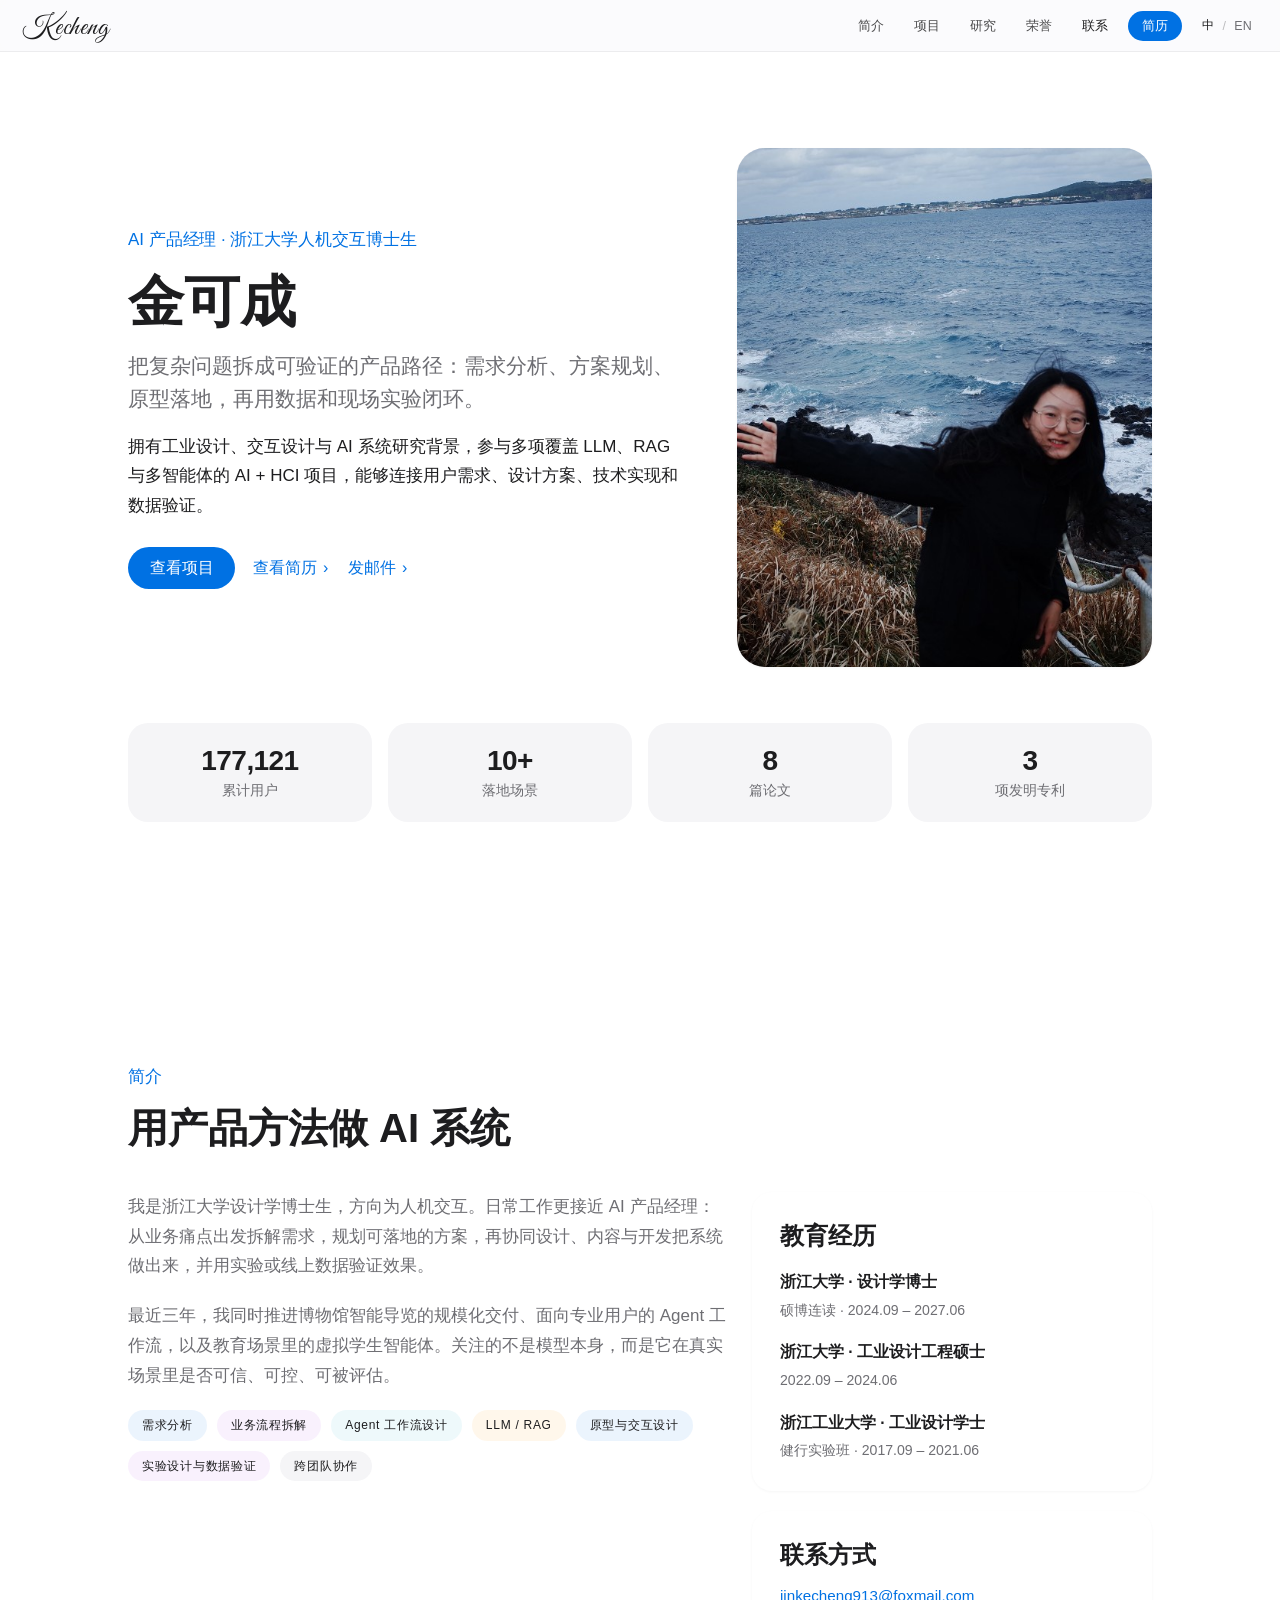
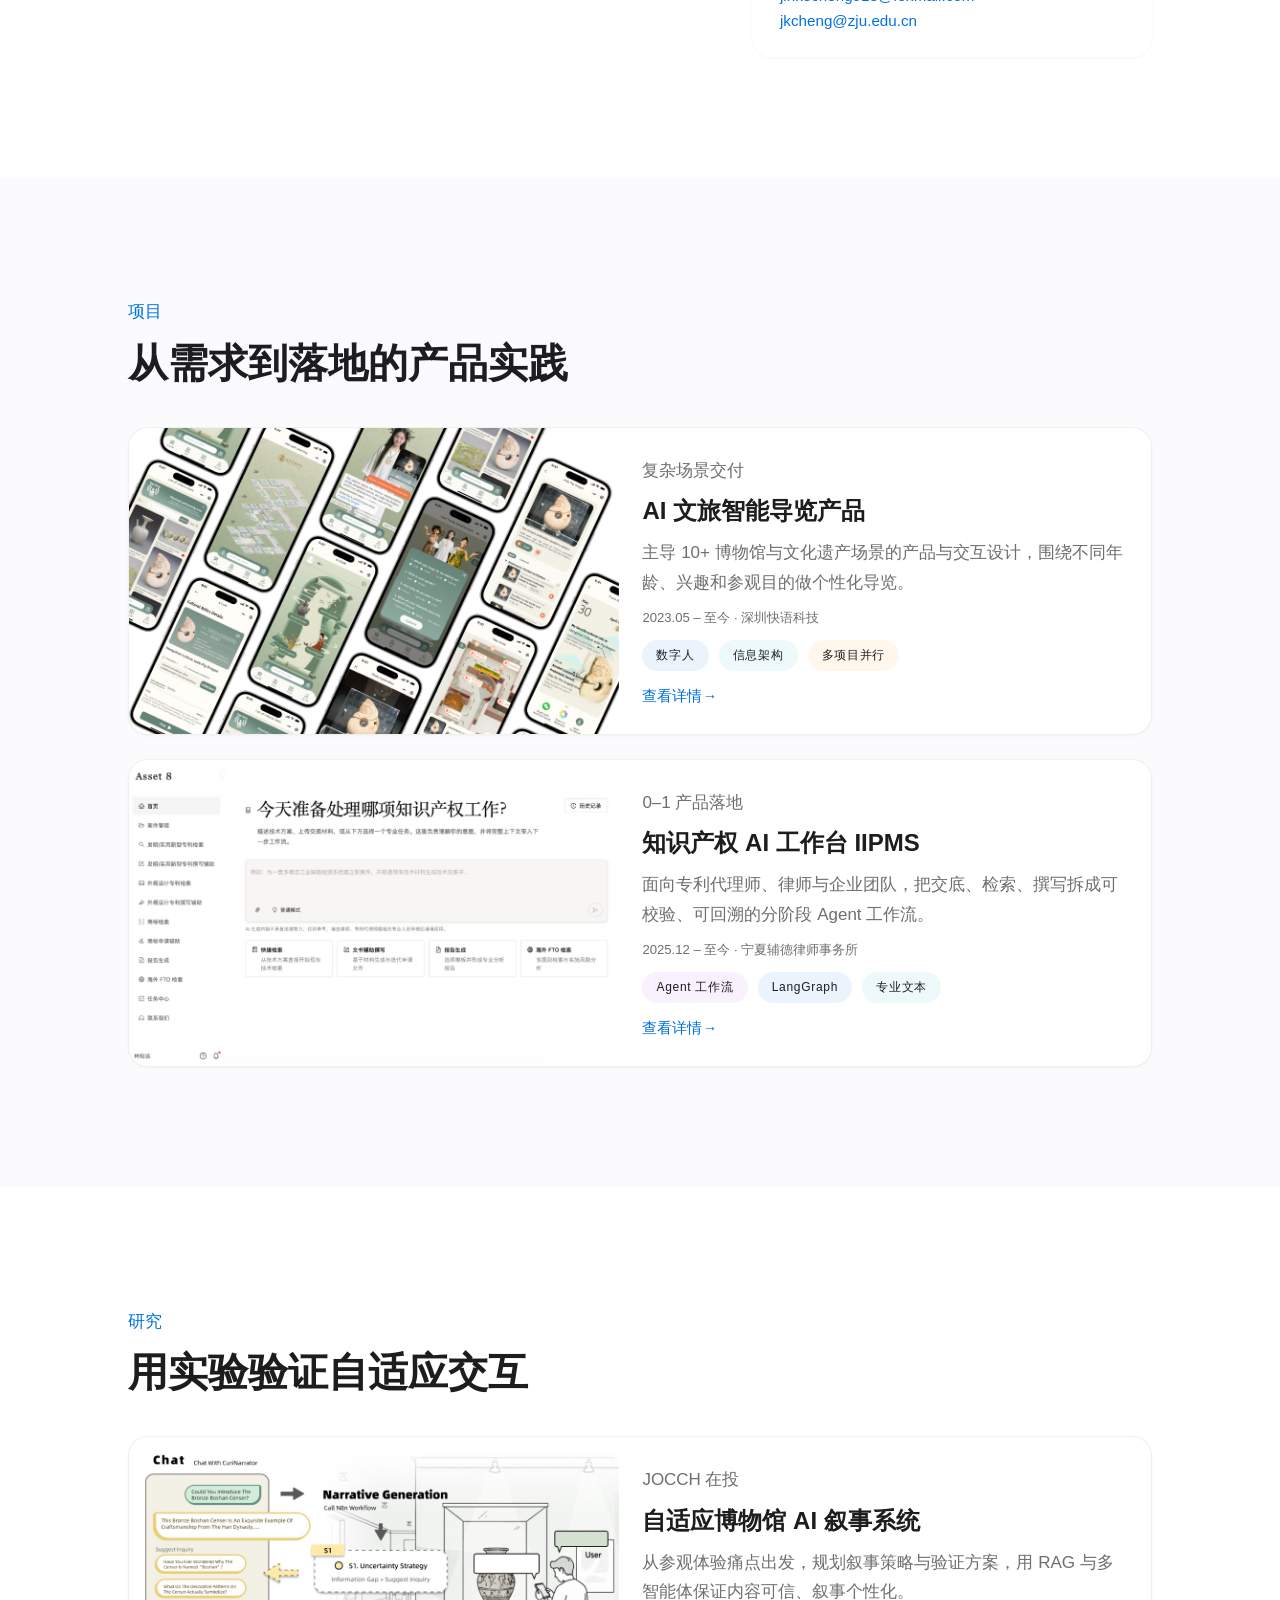
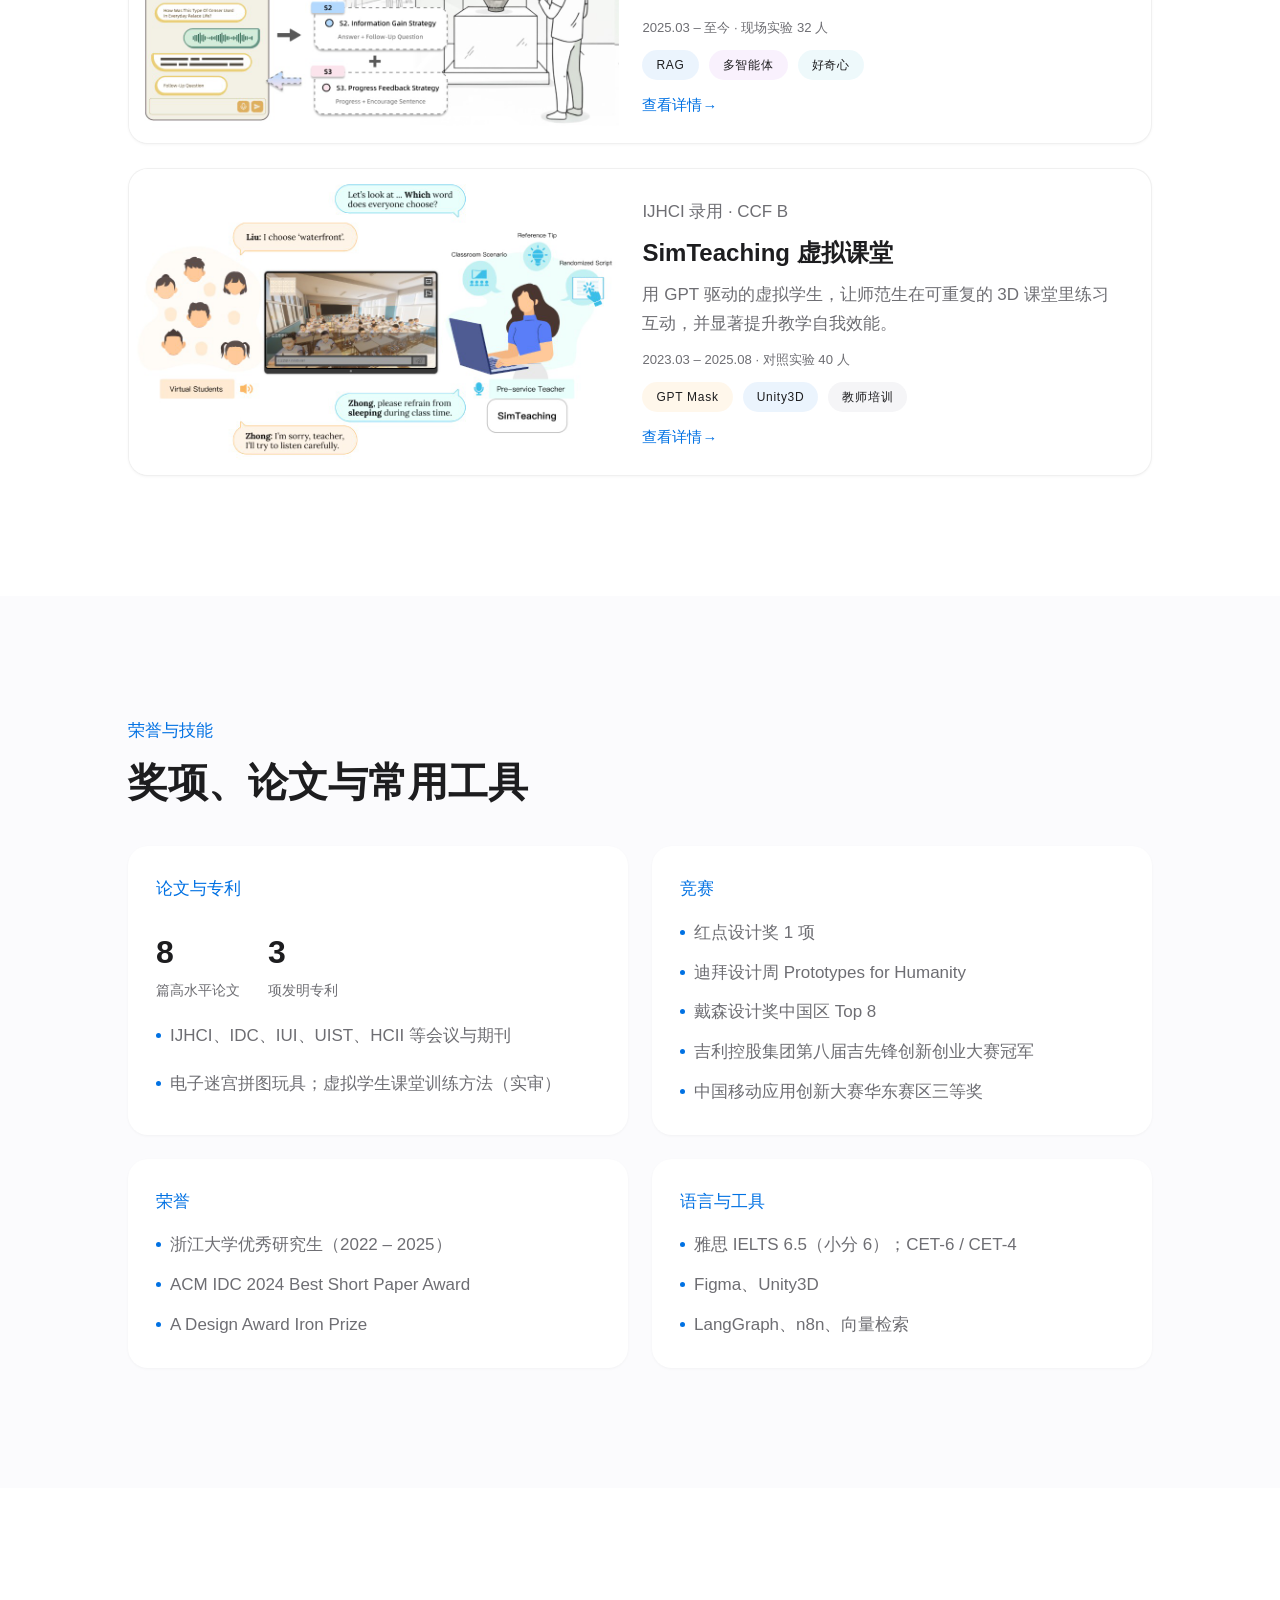
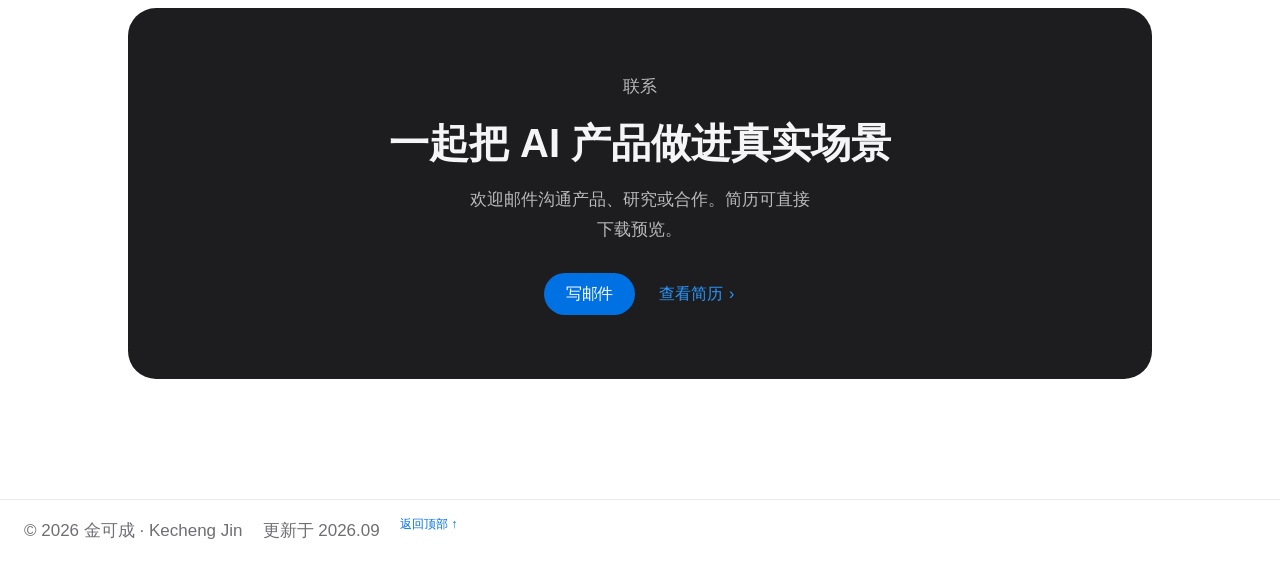
==== commit a67e46b4: "Refactor branding elements across the website to use a unified script font for "Kecheng" and remove " ====
--- a/index.html
+++ b/index.html
@@ -8,15 +8,14 @@
       name="description"
       content="金可成，浙江大学人机交互博士生，AI 产品经理。连接用户需求、设计方案、技术实现与数据验证，落地博物馆导览、知识产权工作台与教育智能体。"
     />
-    <link rel="stylesheet" href="styles.css?v=20260902d" />
+    <link rel="stylesheet" href="styles.css?v=20260902e" />
     <script defer src="script.js"></script>
   </head>
   <body data-page="home">
     <div class="site-shell" id="top">
       <header class="site-header">
         <a class="brand" href="index.html">
-          <span class="brand-mark">金</span>
-          <span class="brand-text"><strong>金可成</strong></span>
+          <span class="brand-script">Kecheng</span>
         </a>
         <button class="menu-toggle" type="button" aria-expanded="false" aria-label="打开导航">
           <span></span>
@@ -292,28 +291,6 @@
       </main>
 
       <footer class="site-footer rich">
-        <div class="footer-grid">
-          <div class="footer-col">
-            <strong>金可成 · Kecheng Jin</strong>
-            <p>AI 产品经理，浙江大学人机交互博士生。连接需求、方案、实现与验证。</p>
-            <a href="mailto:jinkecheng913@foxmail.com">jinkecheng913@foxmail.com</a>
-          </div>
-          <div class="footer-col">
-            <strong>导航</strong>
-            <a href="#about">简介</a>
-            <a href="#projects">项目</a>
-            <a href="#research">研究</a>
-            <a href="#honors">荣誉</a>
-            <a href="#contact">联系</a>
-            <a href="cv.html">简历</a>
-          </div>
-          <div class="footer-col">
-            <strong>友链</strong>
-            <a href="https://github.com/jkc1309-sudo/myweb" target="_blank" rel="noopener">GitHub</a>
-            <a href="en/index.html" hreflang="en">English site</a>
-            <a href="mailto:jkcheng@zju.edu.cn">学校邮箱</a>
-          </div>
-        </div>
         <div class="footer-bar">
           <p>© 2026 金可成 · Kecheng Jin</p>
           <p>更新于 2026.09</p>
--- a/styles.css
+++ b/styles.css
@@ -1,3 +1,5 @@
+@import url("https://fonts.googleapis.com/css2?family=Great+Vibes&display=swap");
+
 :root {
   --bg: #fbfbfd;
   --surface: #ffffff;
@@ -97,36 +99,17 @@
 .brand {
   display: flex;
   align-items: center;
-  gap: 10px;
-}
-
-.brand-mark {
-  display: grid;
-  place-items: center;
-  width: 26px;
-  height: 26px;
-  border-radius: 7px;
-  background: var(--ink);
-  color: #fff;
-  font-size: 0.7rem;
-  font-weight: 600;
-  letter-spacing: 0.02em;
-}
-
-.brand-text {
-  display: flex;
-  align-items: center;
-}
-
-.brand-text strong {
-  font-size: 0.88rem;
-  font-weight: 500;
-  color: var(--ink);
-  letter-spacing: -0.01em;
-}
-
-.brand-text span {
-  display: none;
+  line-height: 1;
+}
+
+.brand-script {
+  font-family: "Great Vibes", "Snell Roundhand", "Segoe Script", cursive;
+  font-size: 1.7rem;
+  font-weight: 400;
+  color: var(--ink);
+  letter-spacing: 0.03em;
+  line-height: 1;
+  padding-top: 6px;
 }
 
 .site-nav {
@@ -2147,7 +2130,6 @@
   flex-wrap: wrap;
   gap: 8px 20px;
   justify-content: space-between;
-  border-top: 1px solid var(--line);
   color: var(--muted);
   font-size: 0.78rem;
 }
@@ -2253,6 +2235,14 @@
   color: var(--muted);
 }
 
+.detail-prose a:not(.button) {
+  color: var(--accent);
+}
+
+.detail-prose a:not(.button):hover {
+  color: var(--accent-hover);
+}
+
 .detail-prose ul {
   display: grid;
   gap: 8px;
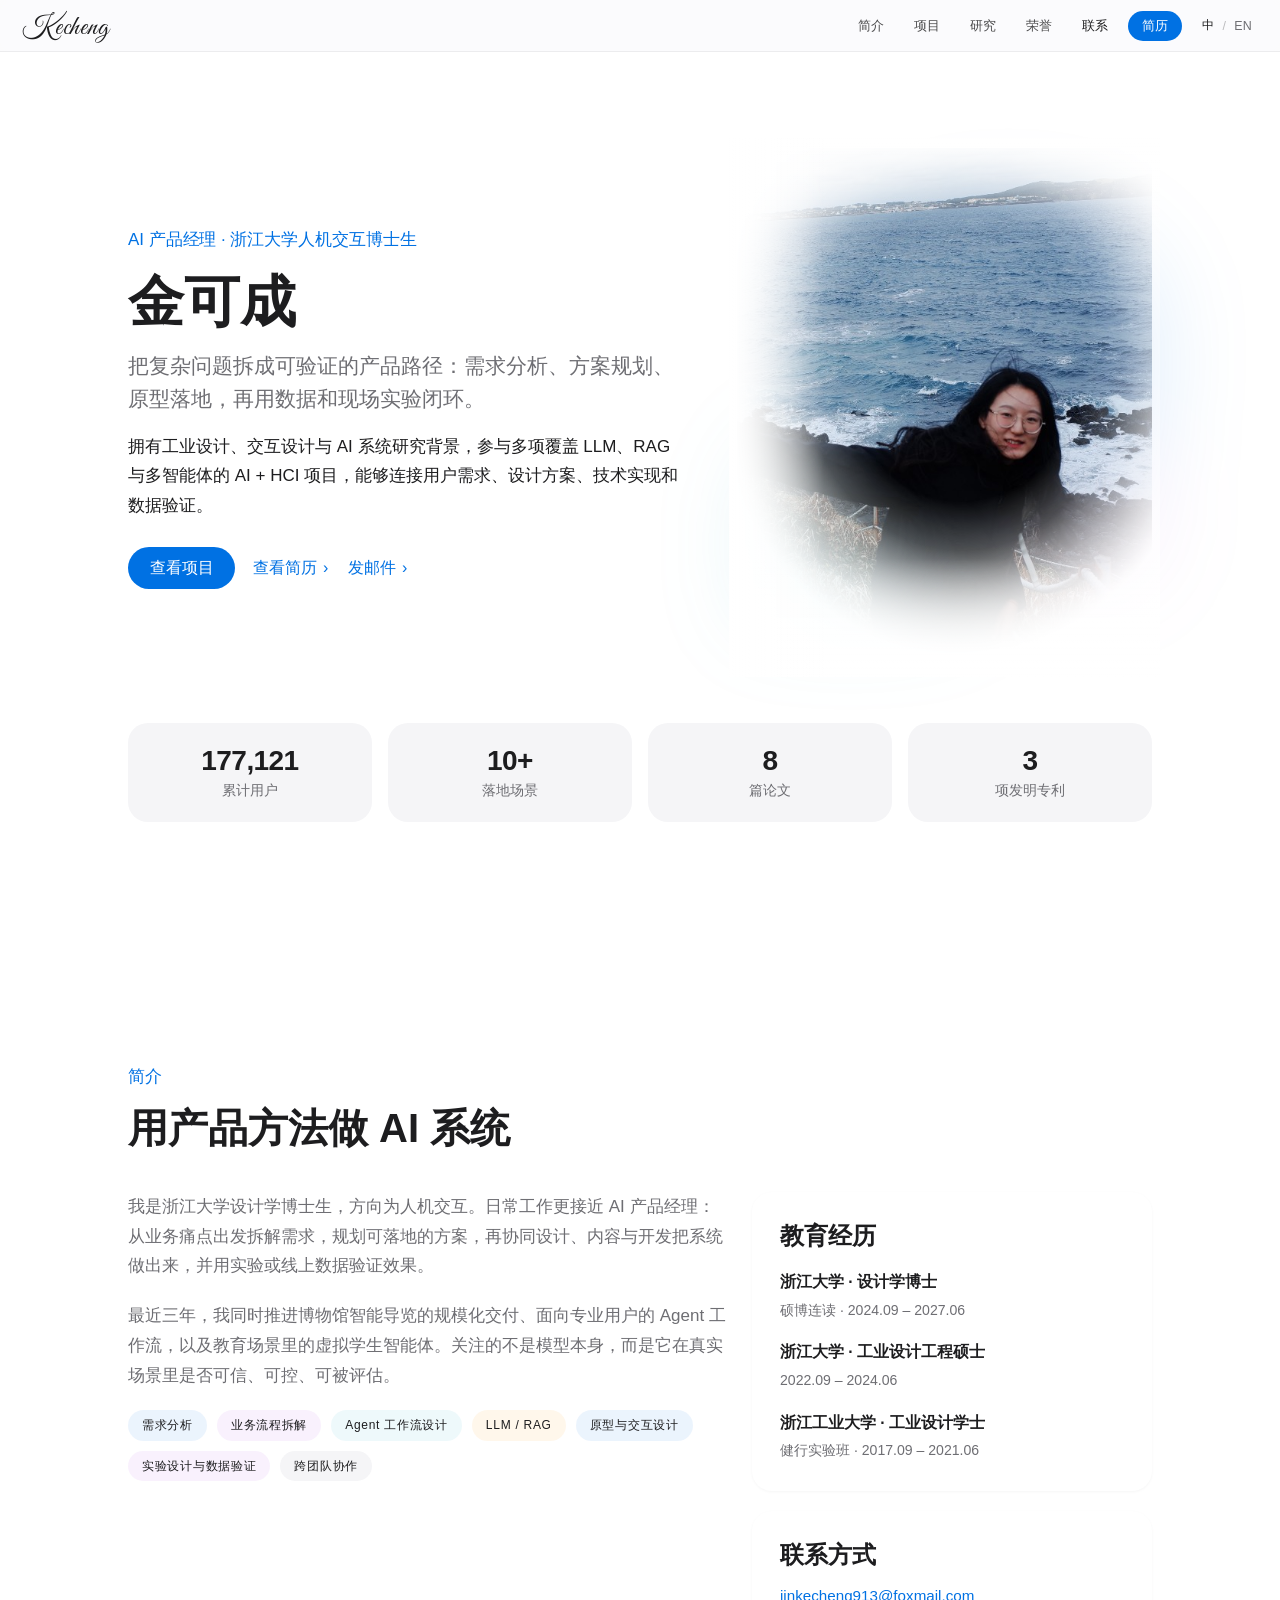
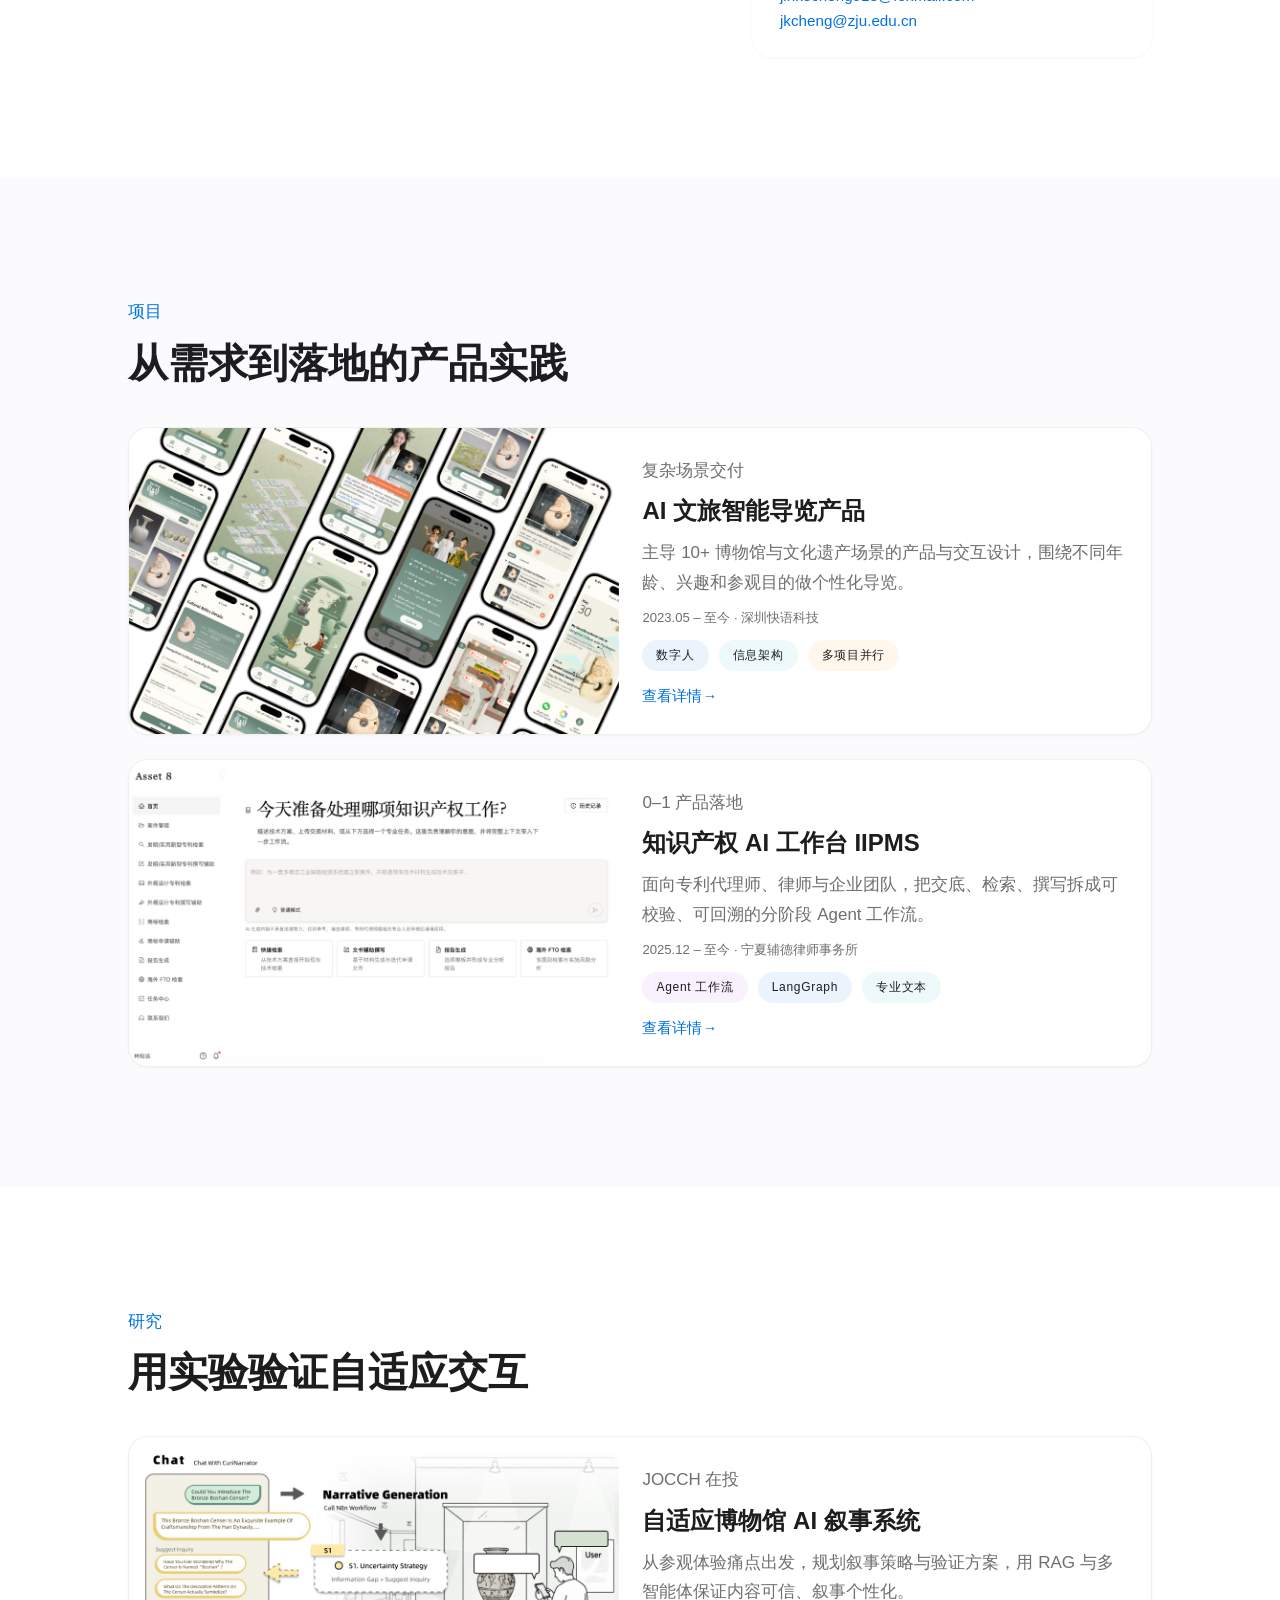
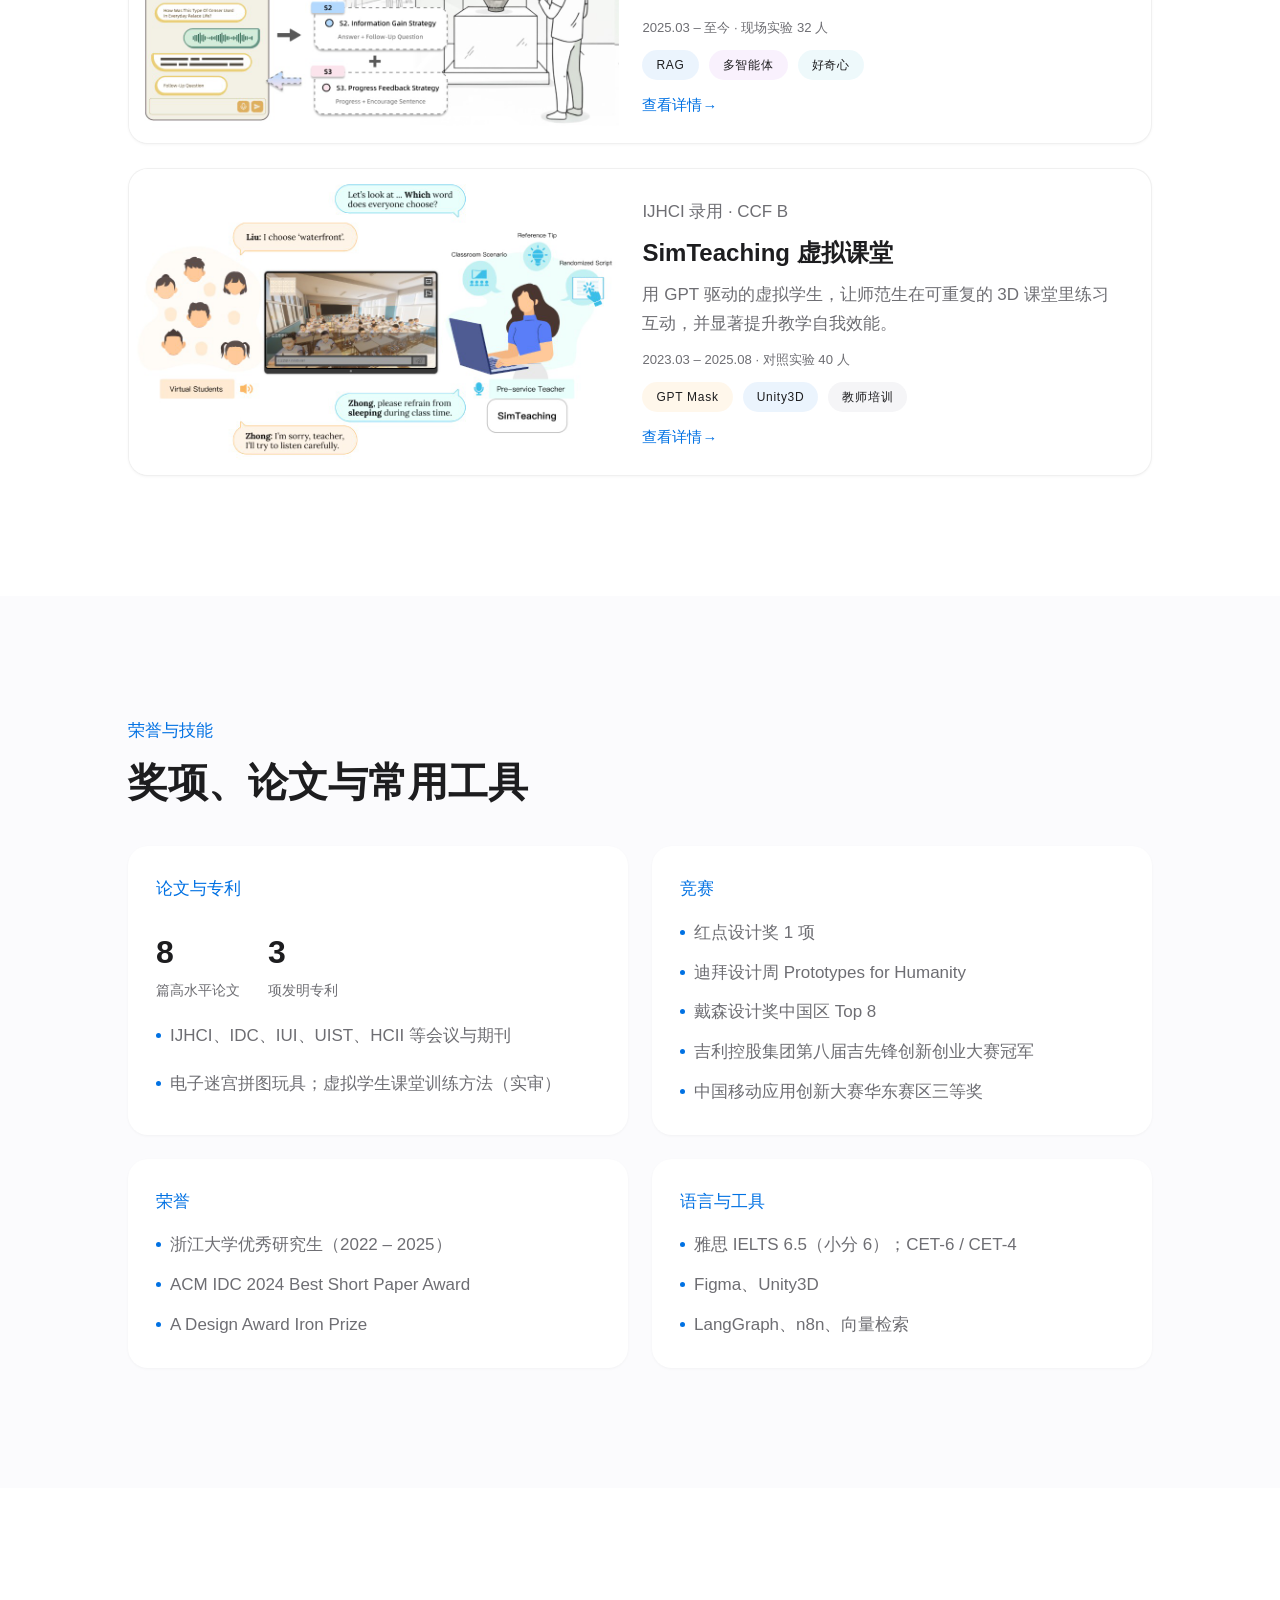
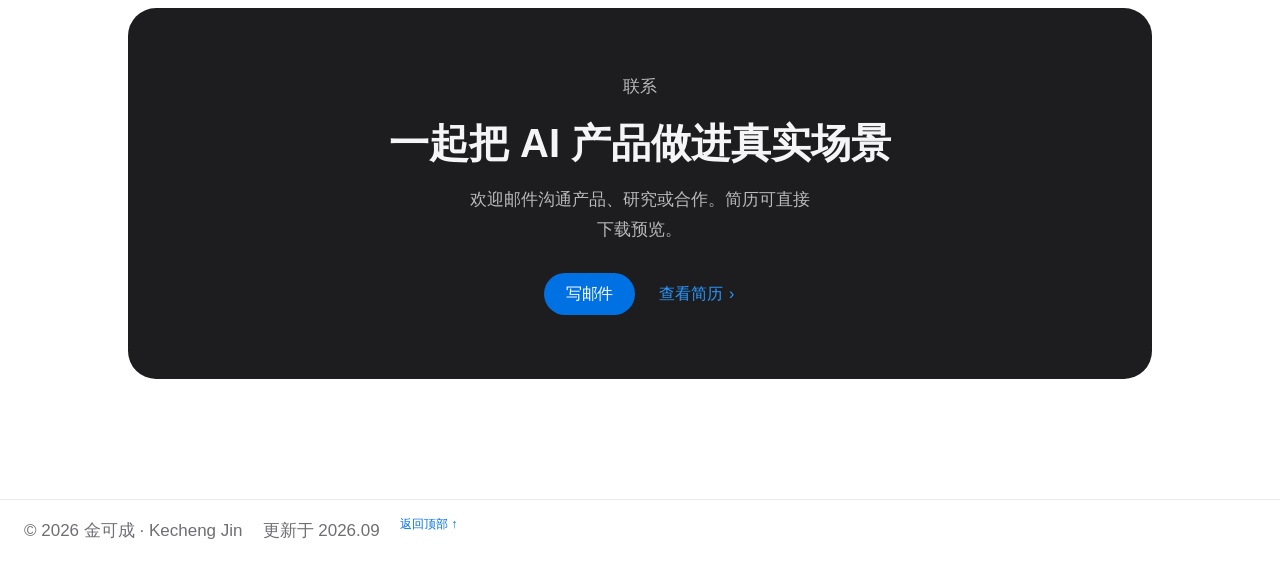
==== commit 174fad3b: "Update hero portrait styling and add glow effect for enhanced visual appeal. Increment stylesheet ve" ====
--- a/index.html
+++ b/index.html
@@ -8,7 +8,7 @@
       name="description"
       content="金可成，浙江大学人机交互博士生，AI 产品经理。连接用户需求、设计方案、技术实现与数据验证，落地博物馆导览、知识产权工作台与教育智能体。"
     />
-    <link rel="stylesheet" href="styles.css?v=20260902e" />
+    <link rel="stylesheet" href="styles.css?v=20260902f" />
     <script defer src="script.js"></script>
   </head>
   <body data-page="home">
@@ -59,6 +59,7 @@
             </div>
             <aside class="hero-panel">
               <div class="hero-portrait">
+                <span class="hero-portrait__glow" aria-hidden="true"></span>
                 <img src="assets/portrait.png" alt="金可成肖像" />
               </div>
             </aside>
--- a/styles.css
+++ b/styles.css
@@ -1730,23 +1730,52 @@
 }
 
 .hero-split .hero-panel {
+  position: relative;
   margin: 0;
   max-width: none;
 }
 
 .hero-portrait {
+  position: relative;
   aspect-ratio: 4 / 5;
-  border-radius: var(--radius-lg);
-  overflow: hidden;
-  background: var(--tile);
-  box-shadow: var(--shadow-sm);
+  overflow: visible;
+  background: transparent;
+}
+
+.hero-portrait__glow {
+  position: absolute;
+  inset: 6% -8% 4% -4%;
+  background:
+    radial-gradient(ellipse 70% 60% at 62% 38%, rgba(0, 113, 227, 0.22), transparent 68%),
+    radial-gradient(ellipse 55% 50% at 28% 78%, rgba(48, 176, 199, 0.16), transparent 70%),
+    radial-gradient(ellipse 40% 36% at 80% 72%, rgba(175, 82, 222, 0.08), transparent 72%);
+  filter: blur(36px);
+  pointer-events: none;
+  z-index: 0;
 }
 
 .hero-portrait img {
+  position: relative;
+  z-index: 1;
   width: 100%;
   height: 100%;
   object-fit: cover;
-  object-position: center 28%;
+  object-position: 62% 22%;
+  display: block;
+  -webkit-mask-image: radial-gradient(ellipse 78% 74% at 54% 40%, #000 38%, transparent 78%);
+  mask-image: radial-gradient(ellipse 78% 74% at 54% 40%, #000 38%, transparent 78%);
+}
+
+.hero-portrait::after {
+  content: "";
+  position: absolute;
+  inset: -2%;
+  z-index: 2;
+  pointer-events: none;
+  background:
+    linear-gradient(90deg, var(--surface) 0%, transparent 22%),
+    linear-gradient(180deg, var(--surface) 0%, transparent 18%, transparent 78%, var(--surface) 100%),
+    radial-gradient(ellipse 80% 75% at 54% 42%, transparent 46%, var(--surface) 86%);
 }
 
 .stat-band {
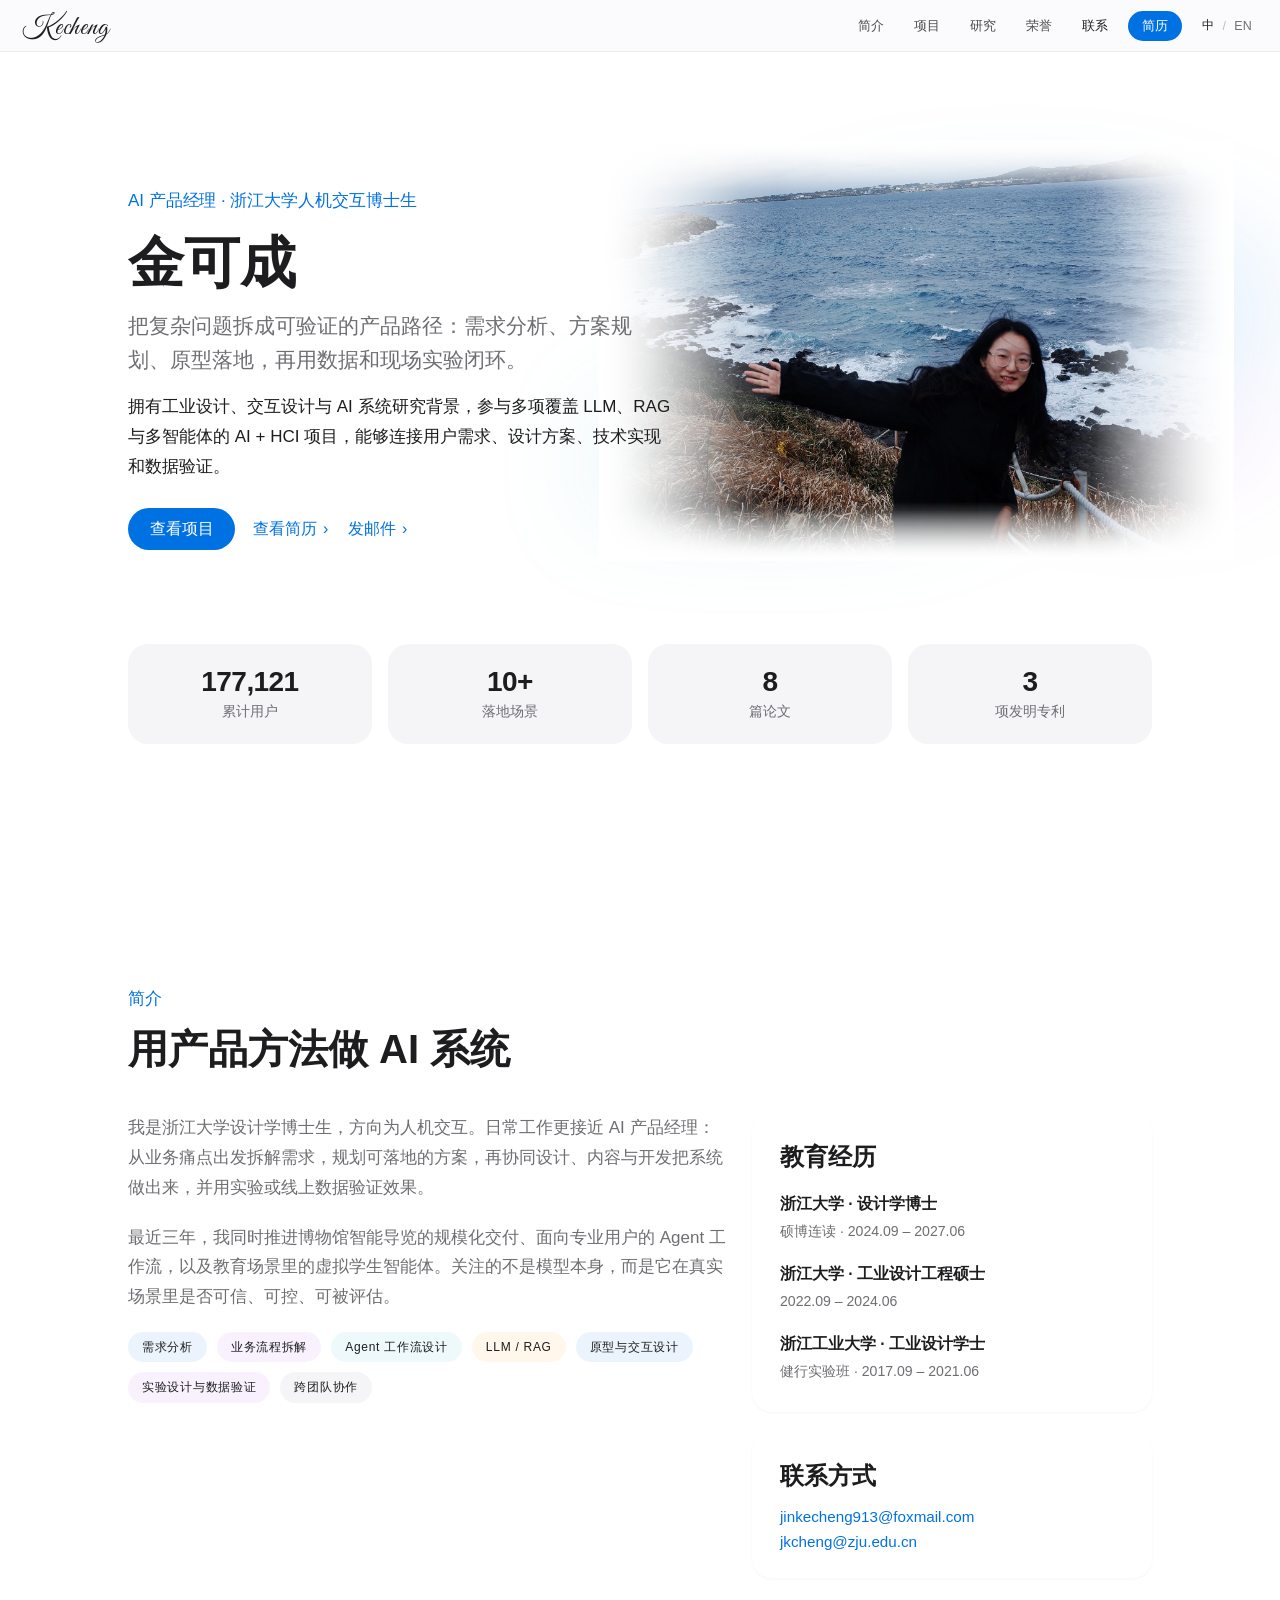
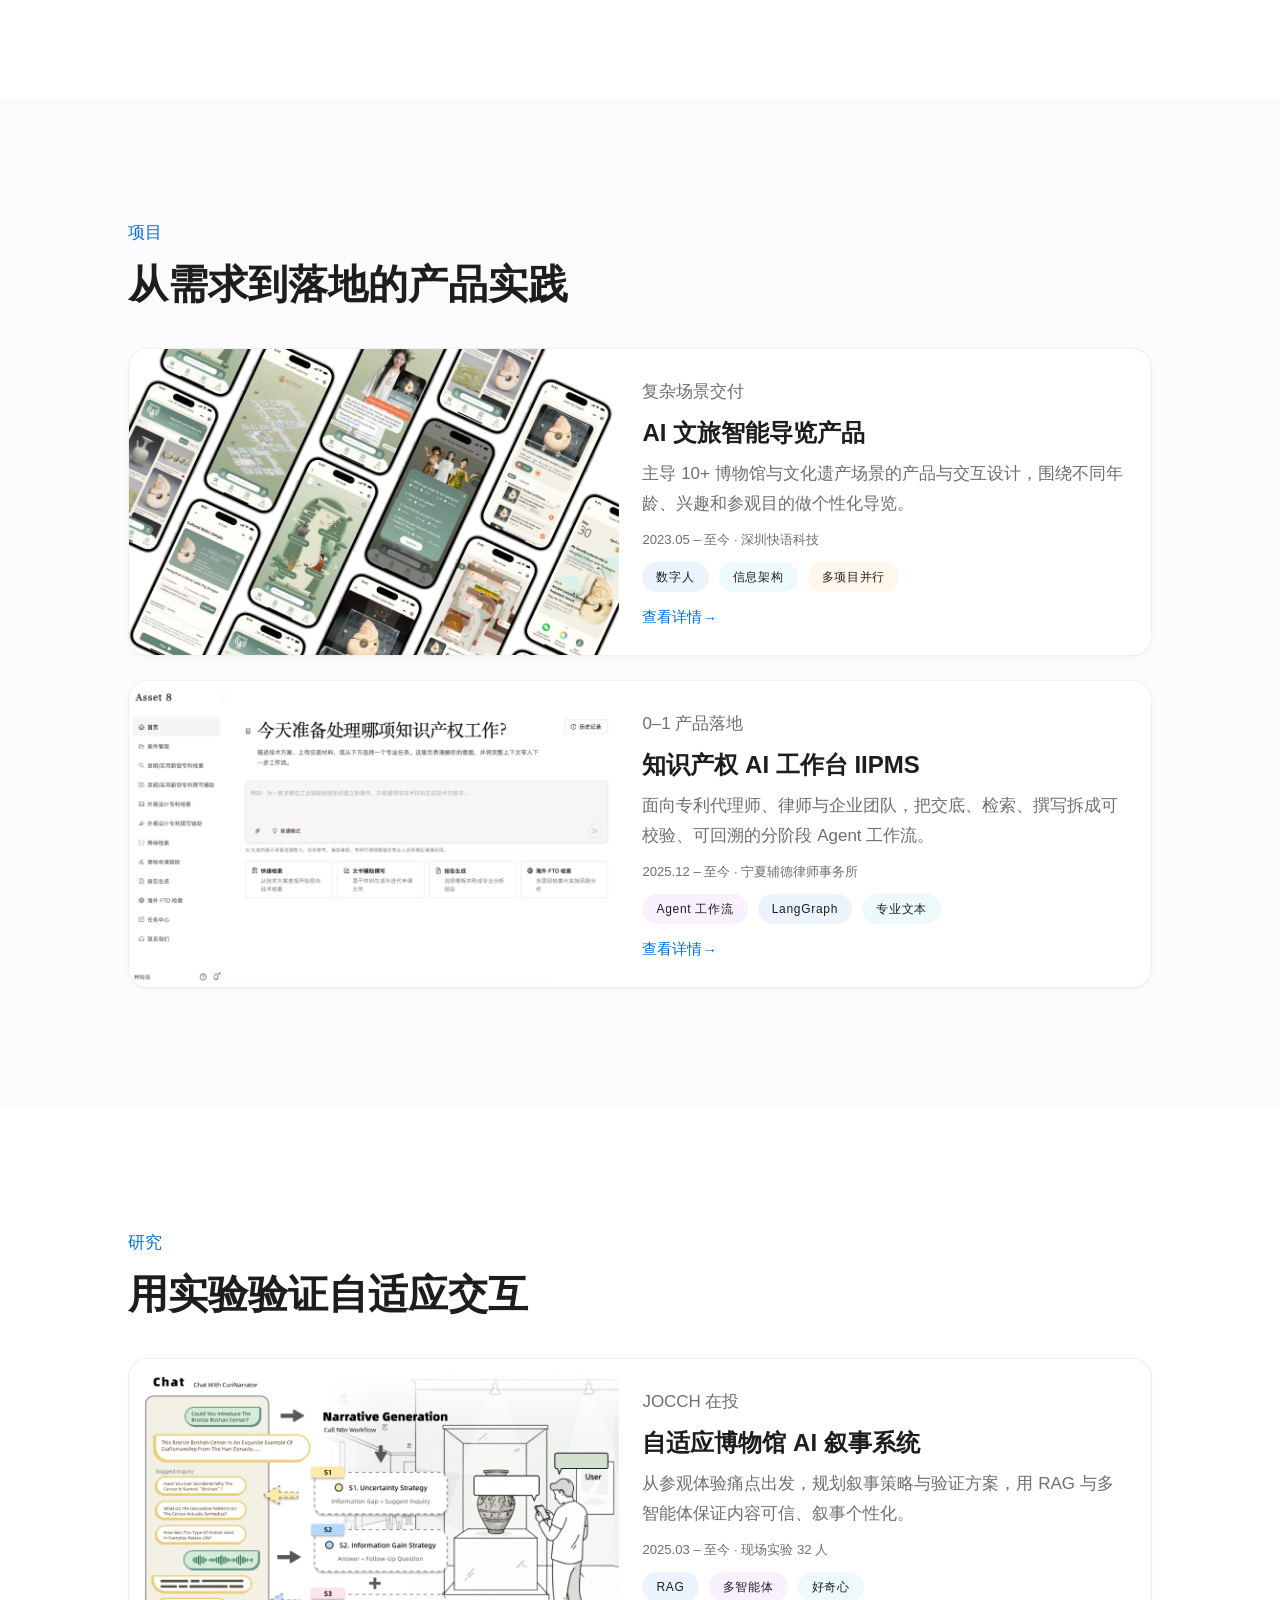
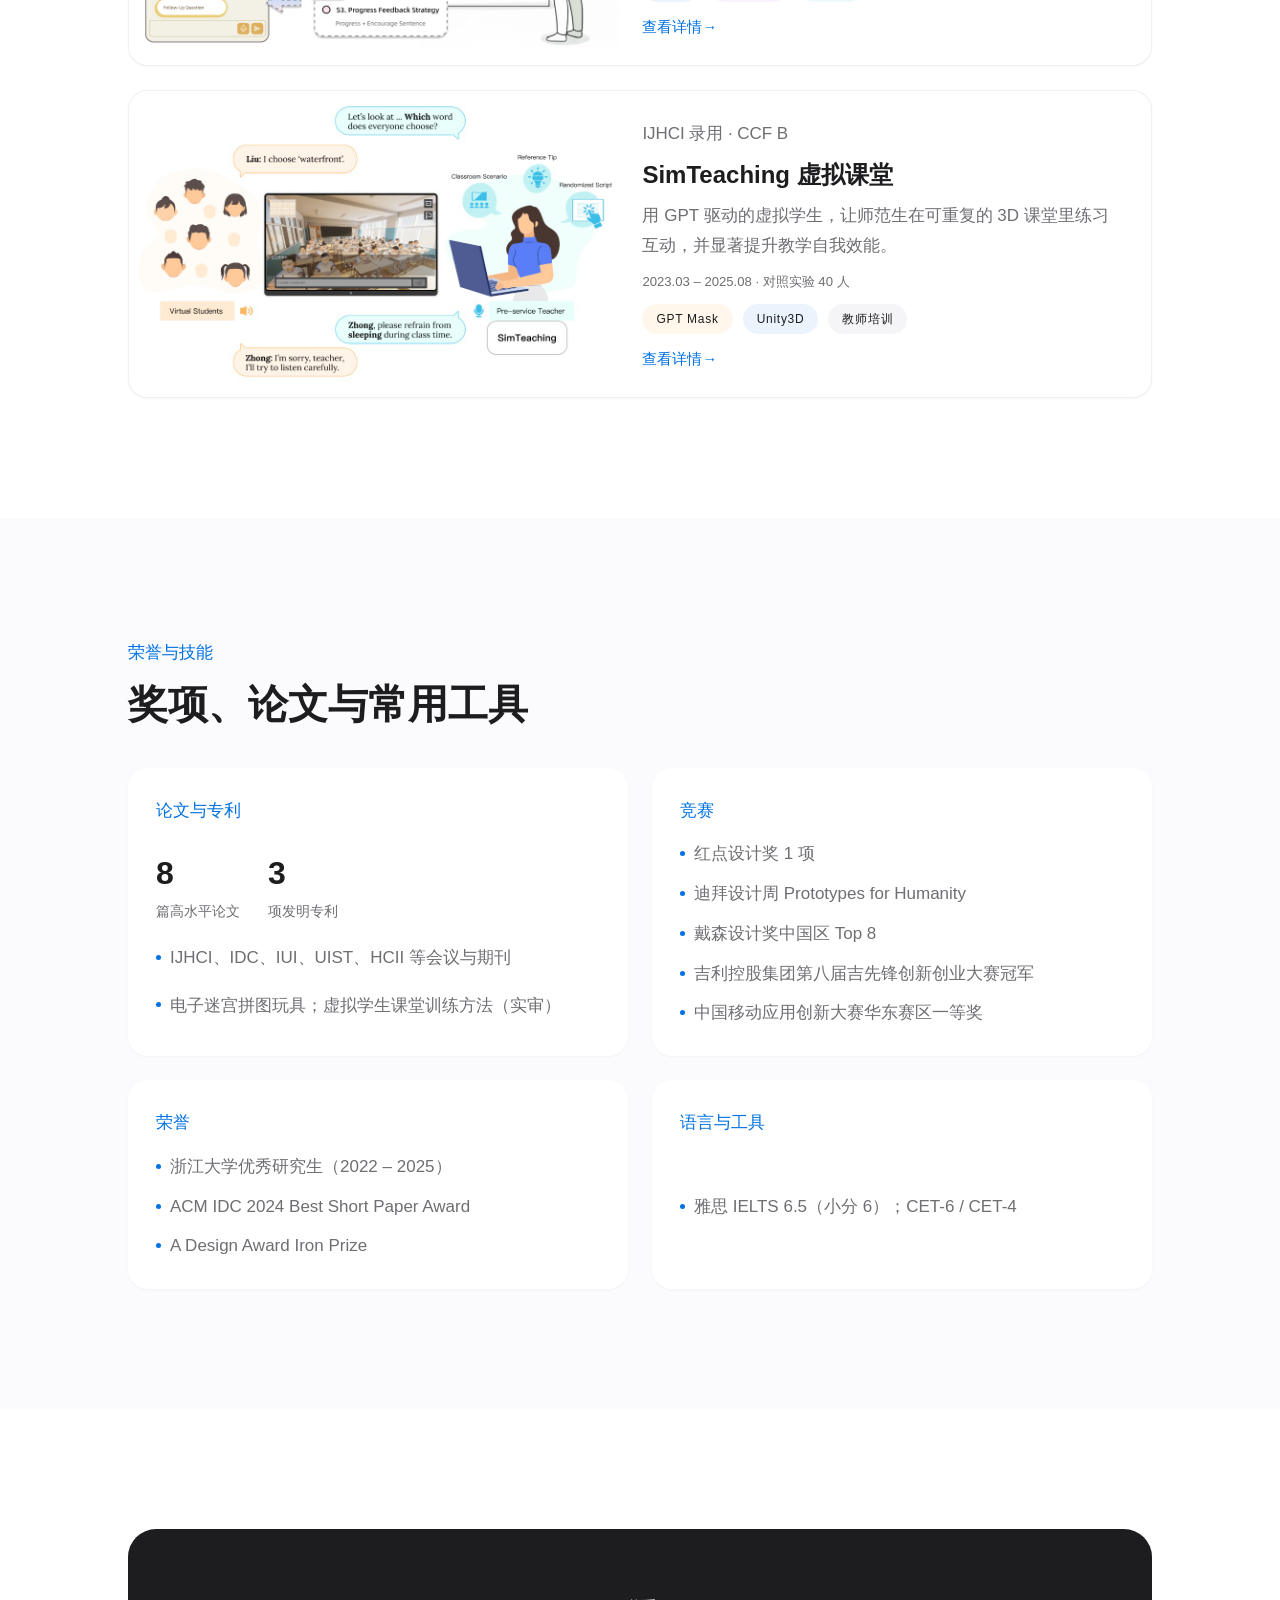
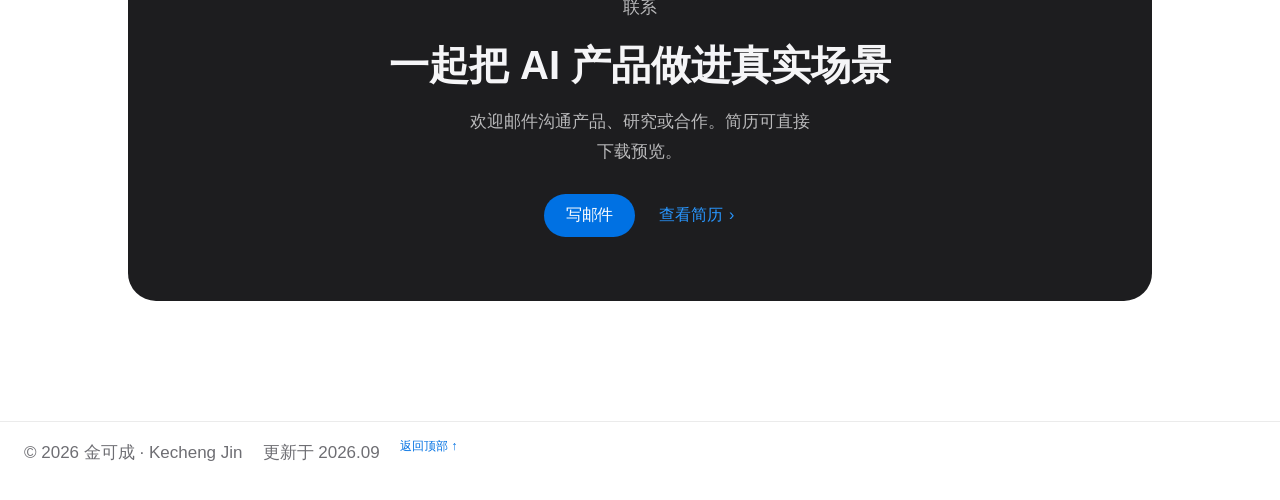
==== commit 22a37e53: "Refactor HTML structure and update project descriptions for clarity. Adjust stylesheet versioning fo" ====
--- a/index.html
+++ b/index.html
@@ -4,11 +4,8 @@
     <meta charset="UTF-8" />
     <meta name="viewport" content="width=device-width, initial-scale=1.0" />
     <title>金可成 | AI 产品经理</title>
-    <meta
-      name="description"
-      content="金可成，浙江大学人机交互博士生，AI 产品经理。连接用户需求、设计方案、技术实现与数据验证，落地博物馆导览、知识产权工作台与教育智能体。"
-    />
-    <link rel="stylesheet" href="styles.css?v=20260902f" />
+    <meta name="description" content="金可成，浙江大学人机交互博士生，AI 产品经理。连接用户需求、设计方案、技术实现与数据验证，落地博物馆导览、知识产权工作台与教育智能体。" />
+    <link rel="stylesheet" href="styles.css?v=1788357258" />
     <script defer src="script.js"></script>
   </head>
   <body data-page="home">
@@ -44,13 +41,8 @@
             <div class="hero-copy">
               <p class="eyebrow">AI 产品经理 · 浙江大学人机交互博士生</p>
               <h1>金可成</h1>
-              <p class="lead">
-                把复杂问题拆成可验证的产品路径：需求分析、方案规划、原型落地，再用数据和现场实验闭环。
-              </p>
-              <p>
-                拥有工业设计、交互设计与 AI 系统研究背景，参与多项覆盖 LLM、RAG 与多智能体的 AI + HCI
-                项目，能够连接用户需求、设计方案、技术实现和数据验证。
-              </p>
+              <p class="lead">把复杂问题拆成可验证的产品路径：需求分析、方案规划、原型落地，再用数据和现场实验闭环。</p>
+              <p>拥有工业设计、交互设计与 AI 系统研究背景，参与多项覆盖 LLM、RAG 与多智能体的 AI + HCI 项目，能够连接用户需求、设计方案、技术实现和数据验证。</p>
               <div class="hero-actions">
                 <a class="button button-primary" href="#projects">查看项目</a>
                 <a class="button button-secondary" href="cv.html">查看简历</a>
@@ -91,14 +83,8 @@
           </div>
           <div class="about-grid reveal">
             <div class="about-copy">
-              <p>
-                我是浙江大学设计学博士生，方向为人机交互。日常工作更接近 AI
-                产品经理：从业务痛点出发拆解需求，规划可落地的方案，再协同设计、内容与开发把系统做出来，并用实验或线上数据验证效果。
-              </p>
-              <p>
-                最近三年，我同时推进博物馆智能导览的规模化交付、面向专业用户的 Agent
-                工作流，以及教育场景里的虚拟学生智能体。关注的不是模型本身，而是它在真实场景里是否可信、可控、可被评估。
-              </p>
+              <p>我是浙江大学设计学博士生，方向为人机交互。日常工作更接近 AI 产品经理：从业务痛点出发拆解需求，规划可落地的方案，再协同设计、内容与开发把系统做出来，并用实验或线上数据验证效果。</p>
+              <p>最近三年，我同时推进博物馆智能导览的规模化交付、面向专业用户的 Agent 工作流，以及教育场景里的虚拟学生智能体。关注的不是模型本身，而是它在真实场景里是否可信、可控、可被评估。</p>
               <div class="skill-cloud">
                 <span class="pill">需求分析</span>
                 <span class="pill pill-purple">业务流程拆解</span>
@@ -161,7 +147,6 @@
                 <span class="work-card__arrow">查看详情</span>
               </div>
             </a>
-
             <a class="work-card" href="projects/iipms.html">
               <div class="work-card__media">
                 <img src="assets/iipms-cover.jpg" alt="知识产权 AI 工作台 IIPMS 首页" />
@@ -205,7 +190,6 @@
                 <span class="work-card__arrow">查看详情</span>
               </div>
             </a>
-
             <a class="work-card" href="projects/simteaching.html">
               <div class="work-card__media">
                 <img src="assets/simteaching-cover.jpg" alt="SimTeaching 虚拟课堂：师范生与虚拟学生互动" />
@@ -256,7 +240,7 @@
                 <li>迪拜设计周 Prototypes for Humanity</li>
                 <li>戴森设计奖中国区 Top 8</li>
                 <li>吉利控股集团第八届吉先锋创新创业大赛冠军</li>
-                <li>中国移动应用创新大赛华东赛区三等奖</li>
+                <li>中国移动应用创新大赛华东赛区一等奖</li>
               </ul>
             </article>
             <article class="honor-card">
@@ -271,8 +255,6 @@
               <p class="section-label">语言与工具</p>
               <ul>
                 <li>雅思 IELTS 6.5（小分 6）；CET-6 / CET-4</li>
-                <li>Figma、Unity3D</li>
-                <li>LangGraph、n8n、向量检索</li>
               </ul>
             </article>
           </div>
@@ -291,7 +273,7 @@
         </section>
       </main>
 
-      <footer class="site-footer rich">
+            <footer class="site-footer rich">
         <div class="footer-bar">
           <p>© 2026 金可成 · Kecheng Jin</p>
           <p>更新于 2026.09</p>
--- a/styles.css
+++ b/styles.css
@@ -1708,46 +1708,58 @@
 
 /* ============ Chinese home: split hero ============ */
 .hero-split {
-  display: grid;
-  grid-template-columns: minmax(0, 1.15fr) minmax(0, 0.85fr);
-  gap: 48px;
+  position: relative;
+  display: grid;
+  grid-template-columns: minmax(0, 1fr);
   align-items: center;
   max-width: var(--max-width);
+  min-height: 440px;
   margin: 0 auto;
   text-align: left;
 }
 
 .hero-split .hero-copy {
-  max-width: none;
+  position: relative;
+  z-index: 2;
+  max-width: 34rem;
   margin: 0;
   justify-items: start;
   gap: 16px;
 }
 
+.hero-split .hero-copy h1 {
+  text-shadow: 0 0 28px var(--surface), 0 0 12px var(--surface);
+}
+
 .hero-split .hero-actions {
   justify-content: flex-start;
   gap: 16px;
 }
 
 .hero-split .hero-panel {
-  position: relative;
+  position: absolute;
+  right: -8%;
+  top: 46%;
+  z-index: 1;
+  width: min(640px, 62%);
   margin: 0;
   max-width: none;
+  transform: translateY(-50%);
+  pointer-events: none;
 }
 
 .hero-portrait {
   position: relative;
-  aspect-ratio: 4 / 5;
   overflow: visible;
   background: transparent;
 }
 
 .hero-portrait__glow {
   position: absolute;
-  inset: 6% -8% 4% -4%;
+  inset: 4% -10% 2% -6%;
   background:
-    radial-gradient(ellipse 70% 60% at 62% 38%, rgba(0, 113, 227, 0.22), transparent 68%),
-    radial-gradient(ellipse 55% 50% at 28% 78%, rgba(48, 176, 199, 0.16), transparent 70%),
+    radial-gradient(ellipse 70% 60% at 62% 38%, rgba(0, 113, 227, 0.2), transparent 68%),
+    radial-gradient(ellipse 55% 50% at 28% 78%, rgba(48, 176, 199, 0.14), transparent 70%),
     radial-gradient(ellipse 40% 36% at 80% 72%, rgba(175, 82, 222, 0.08), transparent 72%);
   filter: blur(36px);
   pointer-events: none;
@@ -1758,24 +1770,27 @@
   position: relative;
   z-index: 1;
   width: 100%;
-  height: 100%;
-  object-fit: cover;
-  object-position: 62% 22%;
+  height: auto;
   display: block;
-  -webkit-mask-image: radial-gradient(ellipse 78% 74% at 54% 40%, #000 38%, transparent 78%);
-  mask-image: radial-gradient(ellipse 78% 74% at 54% 40%, #000 38%, transparent 78%);
+  -webkit-mask-image:
+    linear-gradient(to right, transparent 0%, #000 22%, #000 78%, transparent 100%),
+    linear-gradient(to bottom, transparent 0%, #000 12%, #000 88%, transparent 100%);
+  -webkit-mask-composite: destination-in;
+  mask-image:
+    linear-gradient(to right, transparent 0%, #000 22%, #000 78%, transparent 100%),
+    linear-gradient(to bottom, transparent 0%, #000 12%, #000 88%, transparent 100%);
+  mask-composite: intersect;
 }
 
 .hero-portrait::after {
   content: "";
   position: absolute;
-  inset: -2%;
+  inset: 0;
   z-index: 2;
   pointer-events: none;
   background:
-    linear-gradient(90deg, var(--surface) 0%, transparent 22%),
-    linear-gradient(180deg, var(--surface) 0%, transparent 18%, transparent 78%, var(--surface) 100%),
-    radial-gradient(ellipse 80% 75% at 54% 42%, transparent 46%, var(--surface) 86%);
+    linear-gradient(to right, var(--surface) 0%, transparent 28%, transparent 74%, var(--surface) 100%),
+    linear-gradient(to bottom, var(--surface) 0%, transparent 14%, transparent 86%, var(--surface) 100%);
 }
 
 .stat-band {
@@ -2355,6 +2370,20 @@
     grid-template-columns: 1fr;
   }
 
+  .hero-split .hero-copy {
+    max-width: none;
+  }
+
+  .hero-split .hero-panel {
+    position: relative;
+    right: auto;
+    top: auto;
+    width: min(520px, 88%);
+    margin: 12px auto 0;
+    transform: none;
+    justify-self: center;
+  }
+
   .stat-band {
     grid-template-columns: repeat(2, minmax(0, 1fr));
     margin-top: 36px;
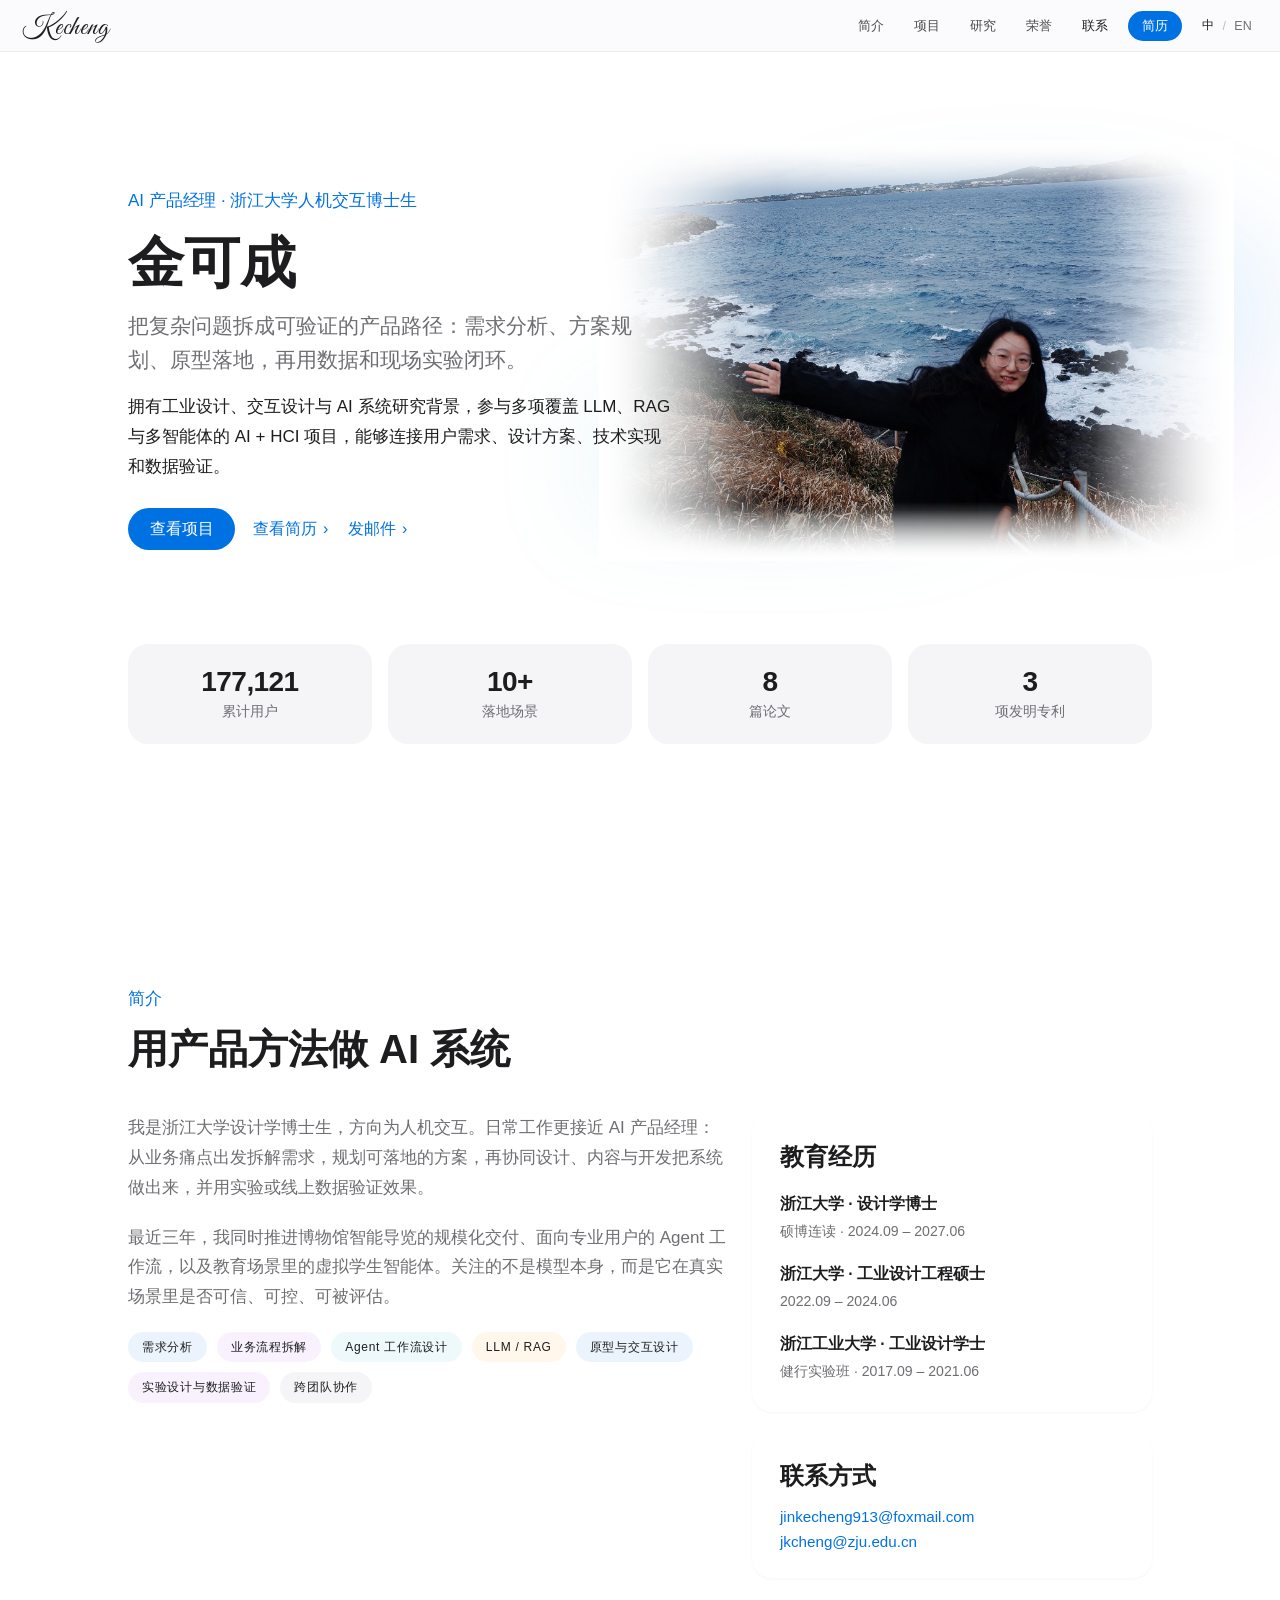
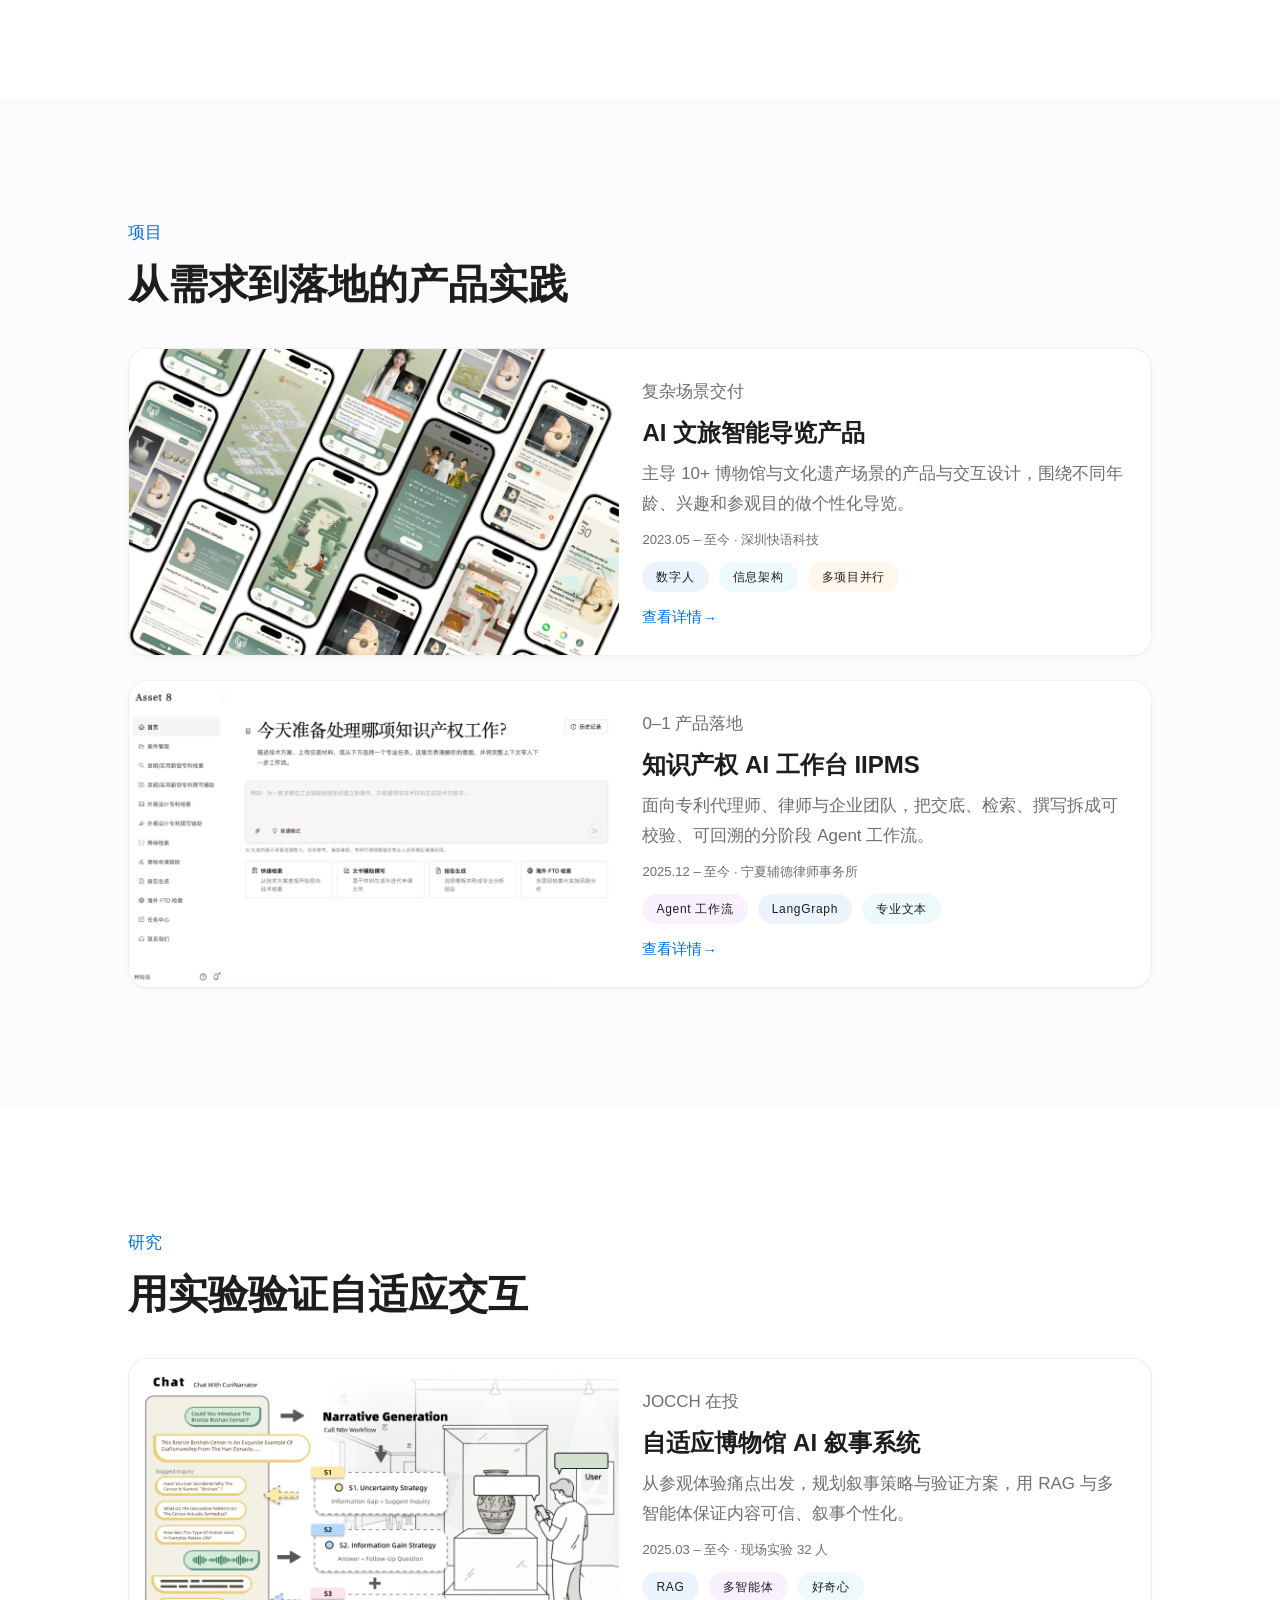
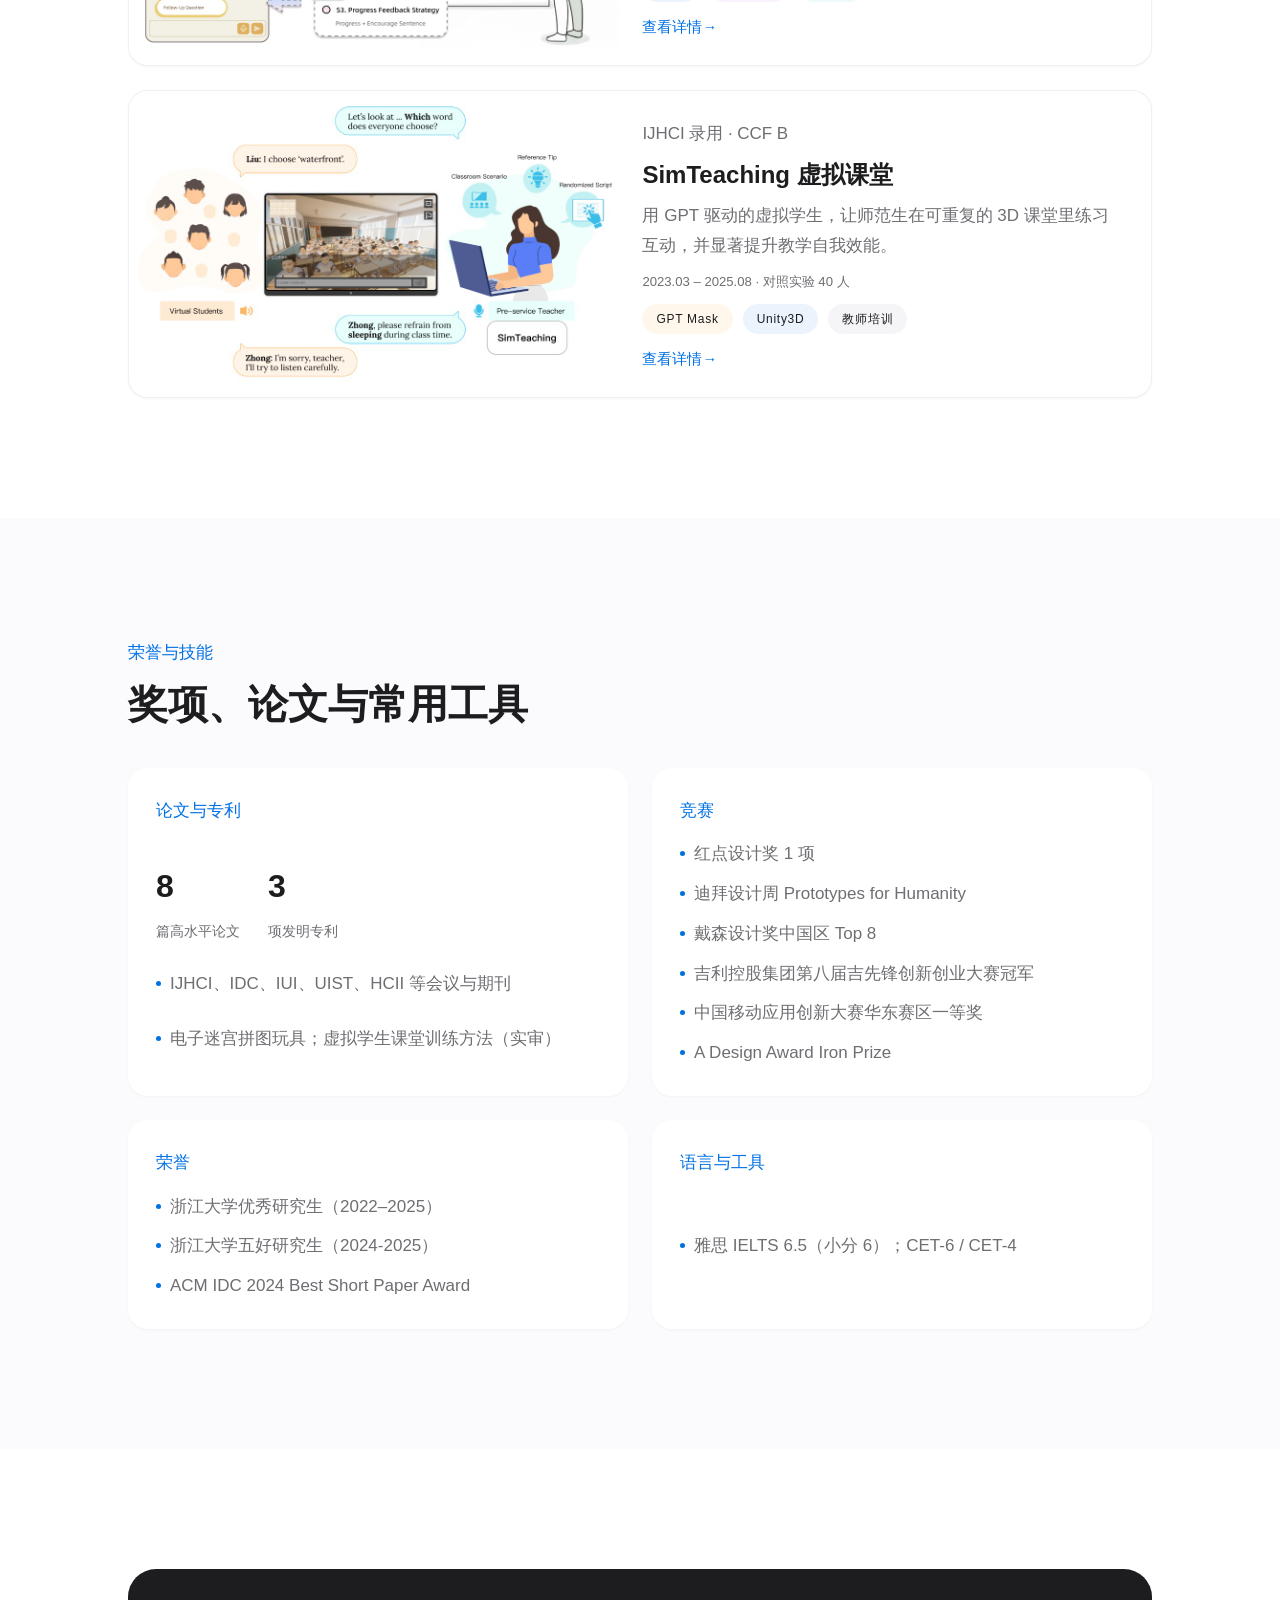
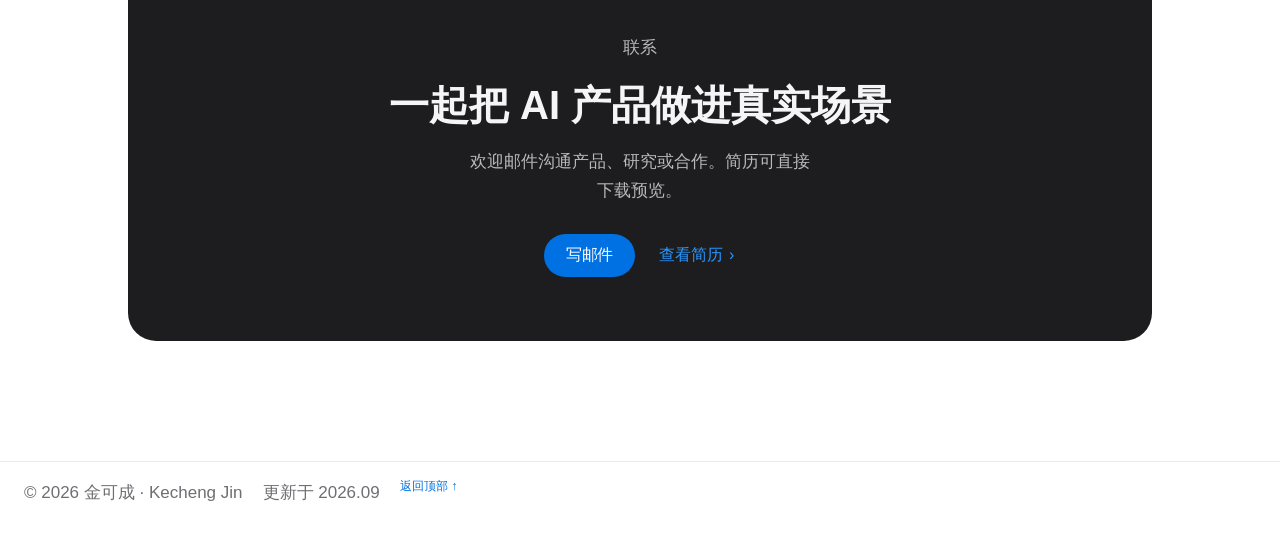
==== commit 7885aa70: "Update stylesheet version across all pages for consistency and enhance honor section with new achiev" ====
--- a/index.html
+++ b/index.html
@@ -5,7 +5,7 @@
     <meta name="viewport" content="width=device-width, initial-scale=1.0" />
     <title>金可成 | AI 产品经理</title>
     <meta name="description" content="金可成，浙江大学人机交互博士生，AI 产品经理。连接用户需求、设计方案、技术实现与数据验证，落地博物馆导览、知识产权工作台与教育智能体。" />
-    <link rel="stylesheet" href="styles.css?v=1788357258" />
+    <link rel="stylesheet" href="styles.css?v=1788357415" />
     <script defer src="script.js"></script>
   </head>
   <body data-page="home">
@@ -241,14 +241,15 @@
                 <li>戴森设计奖中国区 Top 8</li>
                 <li>吉利控股集团第八届吉先锋创新创业大赛冠军</li>
                 <li>中国移动应用创新大赛华东赛区一等奖</li>
+                <li>A Design Award Iron Prize</li>
               </ul>
             </article>
             <article class="honor-card">
               <p class="section-label">荣誉</p>
               <ul>
-                <li>浙江大学优秀研究生（2022 – 2025）</li>
+                <li>浙江大学优秀研究生（2022–2025）</li>
+                <li>浙江大学五好研究生（2024-2025）</li>
                 <li>ACM IDC 2024 Best Short Paper Award</li>
-                <li>A Design Award Iron Prize</li>
               </ul>
             </article>
             <article class="honor-card">
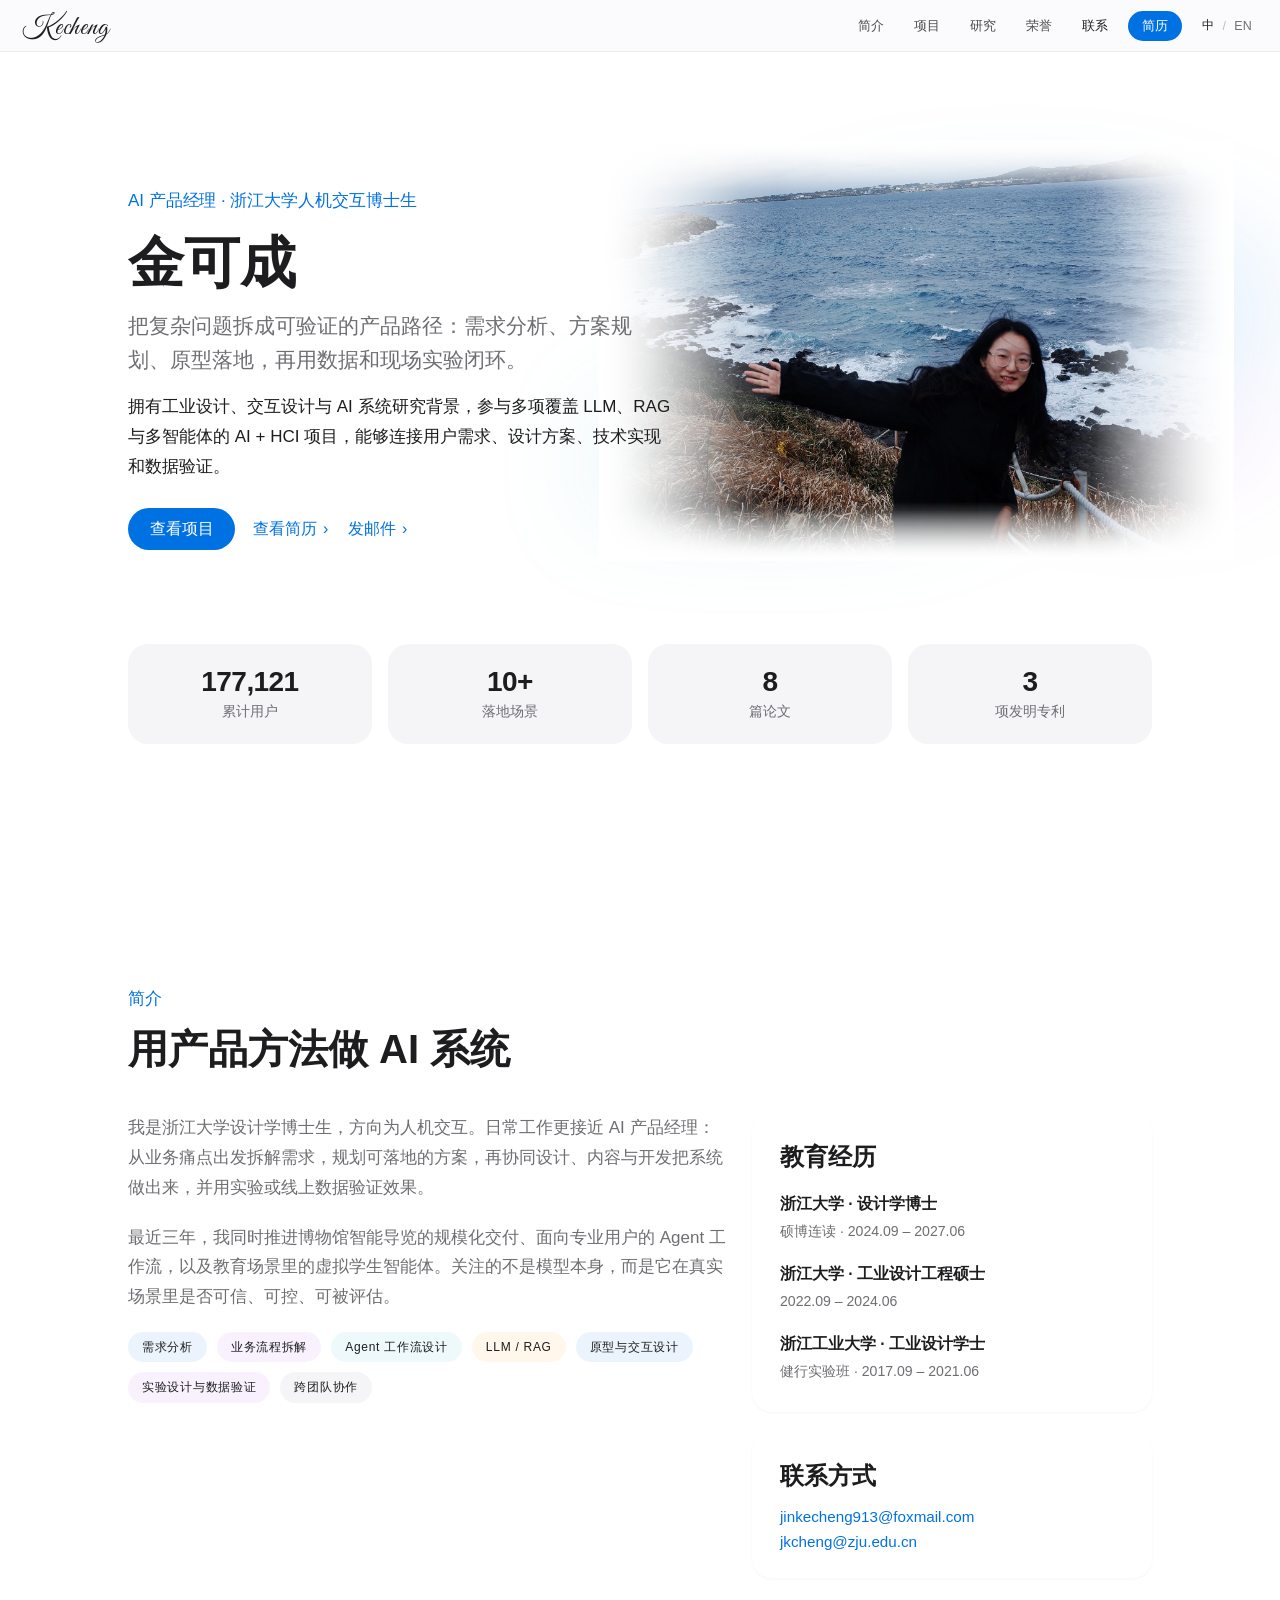
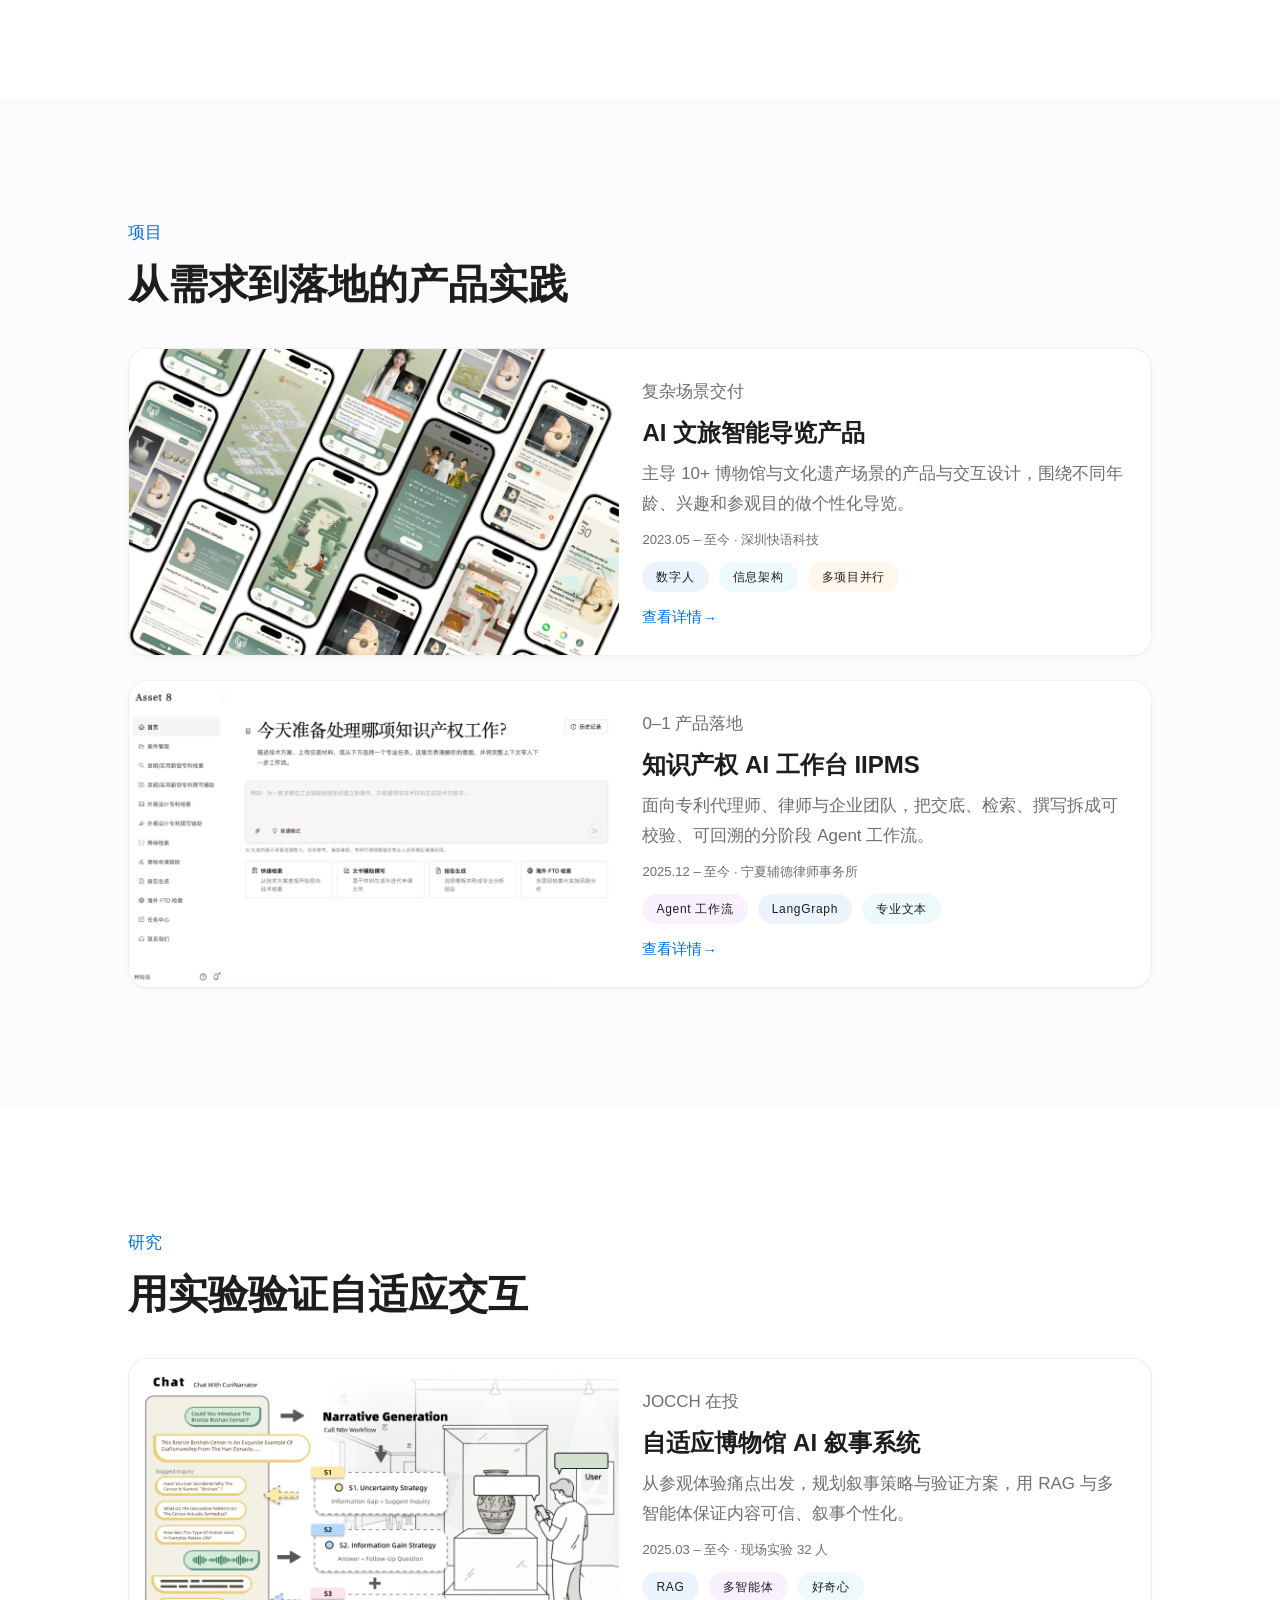
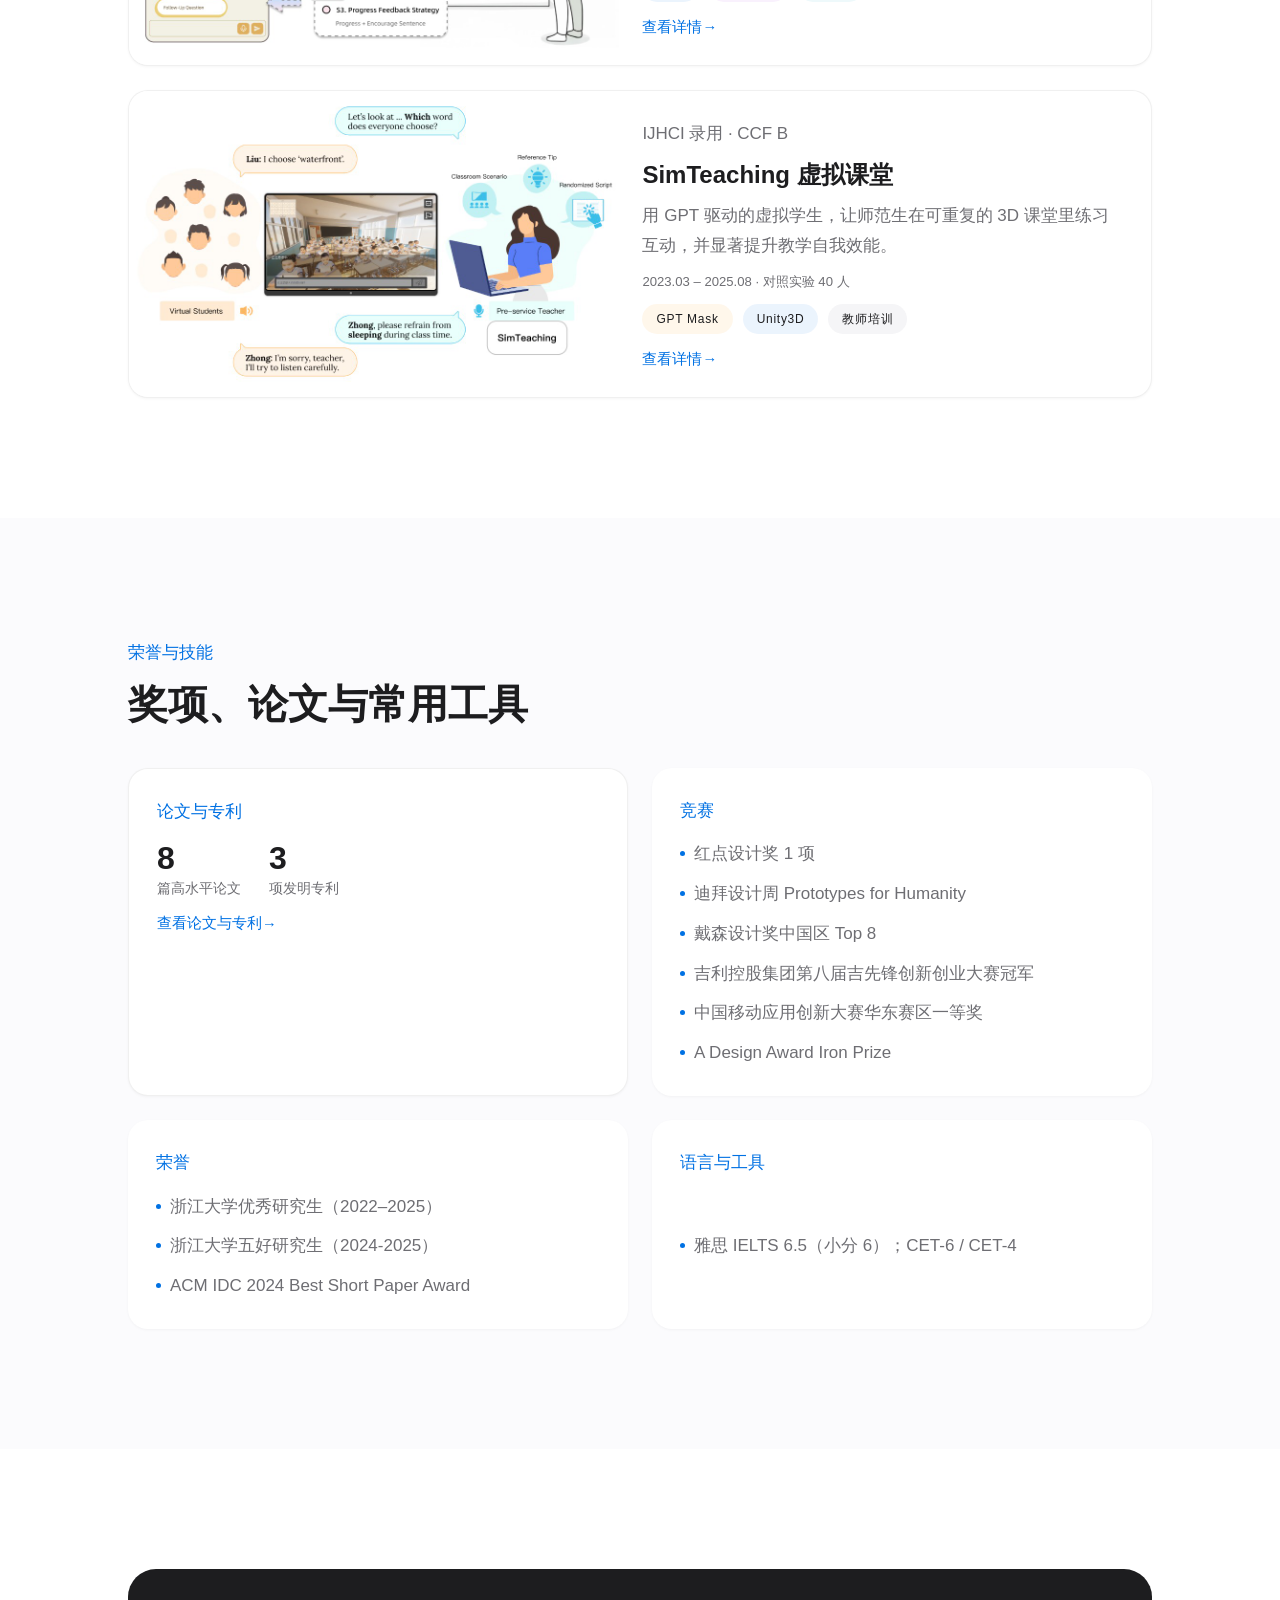
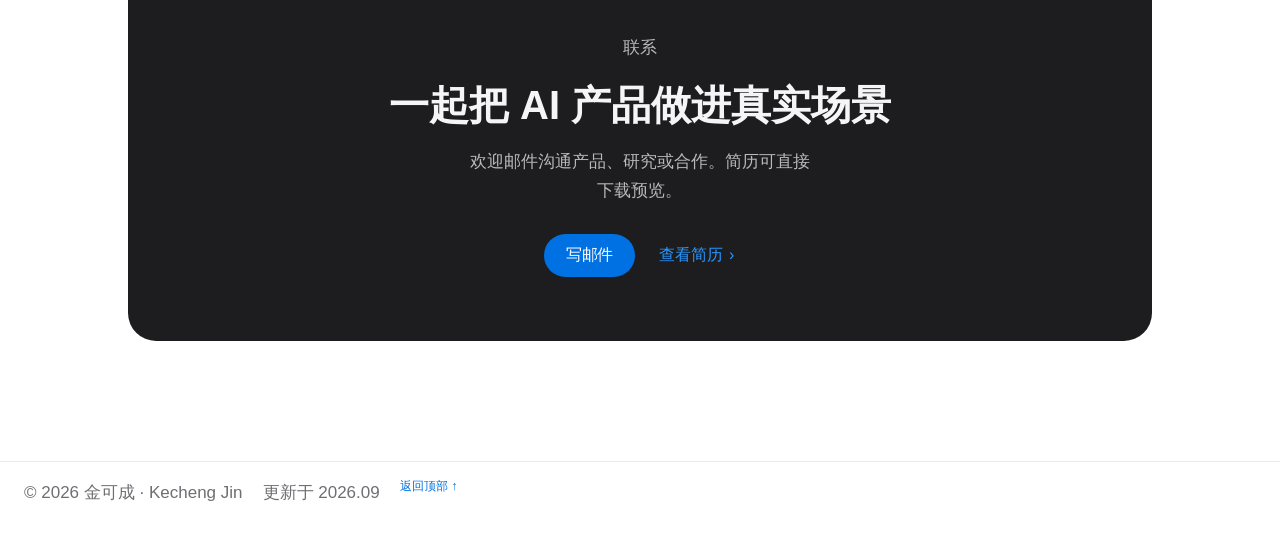
==== commit 2f0581e9: "Update stylesheet version for consistency, enhance honor section with a link to publications, and ad" ====
--- a/index.html
+++ b/index.html
@@ -5,7 +5,7 @@
     <meta name="viewport" content="width=device-width, initial-scale=1.0" />
     <title>金可成 | AI 产品经理</title>
     <meta name="description" content="金可成，浙江大学人机交互博士生，AI 产品经理。连接用户需求、设计方案、技术实现与数据验证，落地博物馆导览、知识产权工作台与教育智能体。" />
-    <link rel="stylesheet" href="styles.css?v=1788357415" />
+    <link rel="stylesheet" href="styles.css?v=20260903b" />
     <script defer src="script.js"></script>
   </head>
   <body data-page="home">
@@ -216,7 +216,7 @@
             <h2>奖项、论文与常用工具</h2>
           </div>
           <div class="honor-grid reveal">
-            <article class="honor-card">
+            <a class="honor-card honor-card--link" href="publications.html">
               <p class="section-label">论文与专利</p>
               <div class="honor-stat">
                 <div>
@@ -228,11 +228,8 @@
                   <span>项发明专利</span>
                 </div>
               </div>
-              <ul>
-                <li>IJHCI、IDC、IUI、UIST、HCII 等会议与期刊</li>
-                <li>电子迷宫拼图玩具；虚拟学生课堂训练方法（实审）</li>
-              </ul>
-            </article>
+              <span class="work-card__arrow">查看论文与专利</span>
+            </a>
             <article class="honor-card">
               <p class="section-label">竞赛</p>
               <ul>
--- a/styles.css
+++ b/styles.css
@@ -2049,6 +2049,29 @@
   gap: 14px;
 }
 
+.honor-card--link {
+  align-content: start;
+  border: 1px solid rgba(0, 0, 0, 0.06);
+  transition:
+    transform 280ms var(--ease),
+    box-shadow 280ms var(--ease),
+    border-color 280ms var(--ease);
+}
+
+.honor-card--link:hover {
+  transform: translateY(-6px);
+  box-shadow: var(--shadow-hover);
+  border-color: rgba(0, 0, 0, 0.12);
+}
+
+.honor-card--link .work-card__arrow {
+  margin-top: 2px;
+}
+
+.honor-card--link:hover .work-card__arrow {
+  transform: translateX(4px);
+}
+
 .honor-card ul {
   display: grid;
   gap: 10px;
@@ -2294,6 +2317,26 @@
   padding-left: 1.2em;
 }
 
+.detail-gallery {
+  display: grid;
+  grid-template-columns: repeat(3, minmax(0, 1fr));
+  gap: 12px;
+  margin-top: 8px;
+}
+
+.detail-gallery figure {
+  margin: 0;
+  background: var(--tile);
+  border-radius: 16px;
+  overflow: hidden;
+}
+
+.detail-gallery img {
+  width: 100%;
+  height: auto;
+  display: block;
+}
+
 .result-callout {
   display: grid;
   grid-template-columns: repeat(2, minmax(0, 1fr));
@@ -2397,7 +2440,8 @@
 @media (max-width: 720px) {
   .honor-grid,
   .result-callout,
-  .venue-list {
+  .venue-list,
+  .detail-gallery {
     grid-template-columns: 1fr;
   }
 
@@ -2427,13 +2471,15 @@
 
   .reveal,
   .work-card,
+  .honor-card--link,
   .work-card__media img,
   .work-card__arrow,
   .back-to-top {
     transition: none !important;
   }
 
-  .work-card:hover {
+  .work-card:hover,
+  .honor-card--link:hover {
     transform: none;
   }
 }
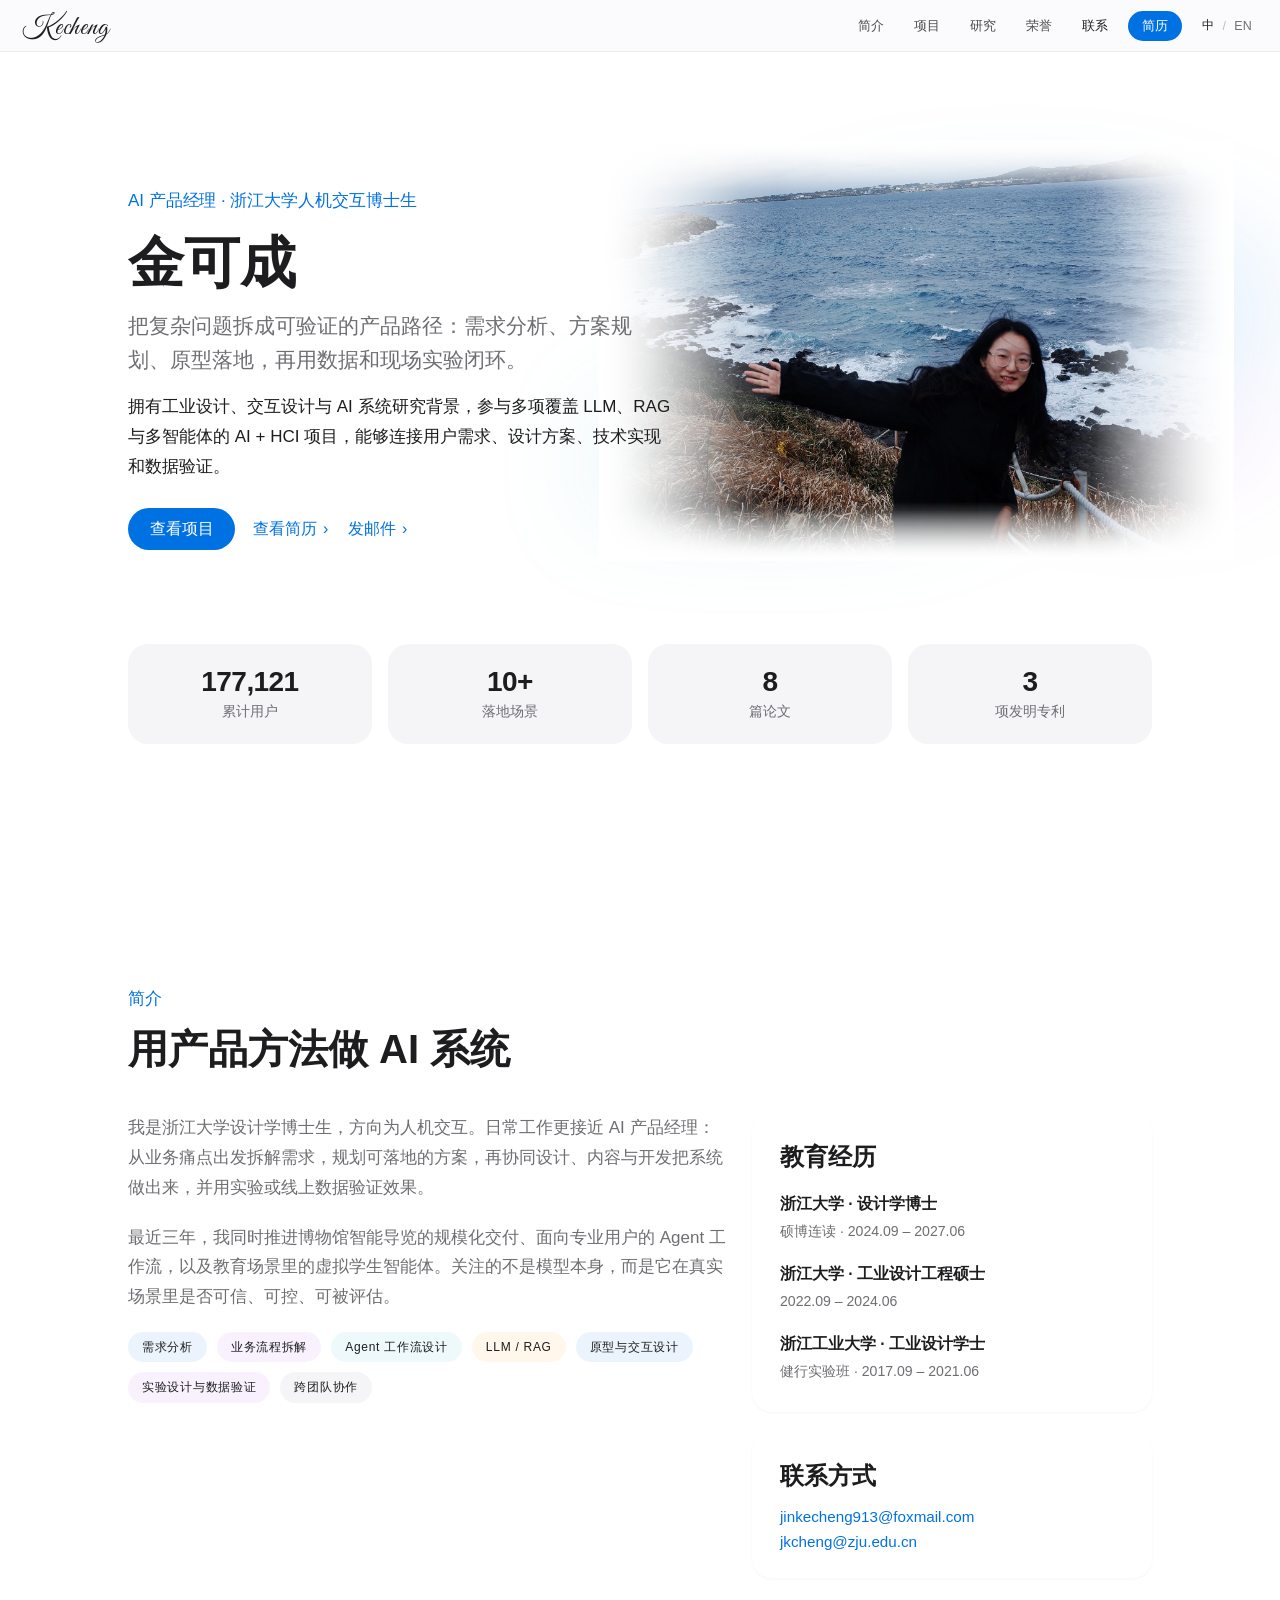
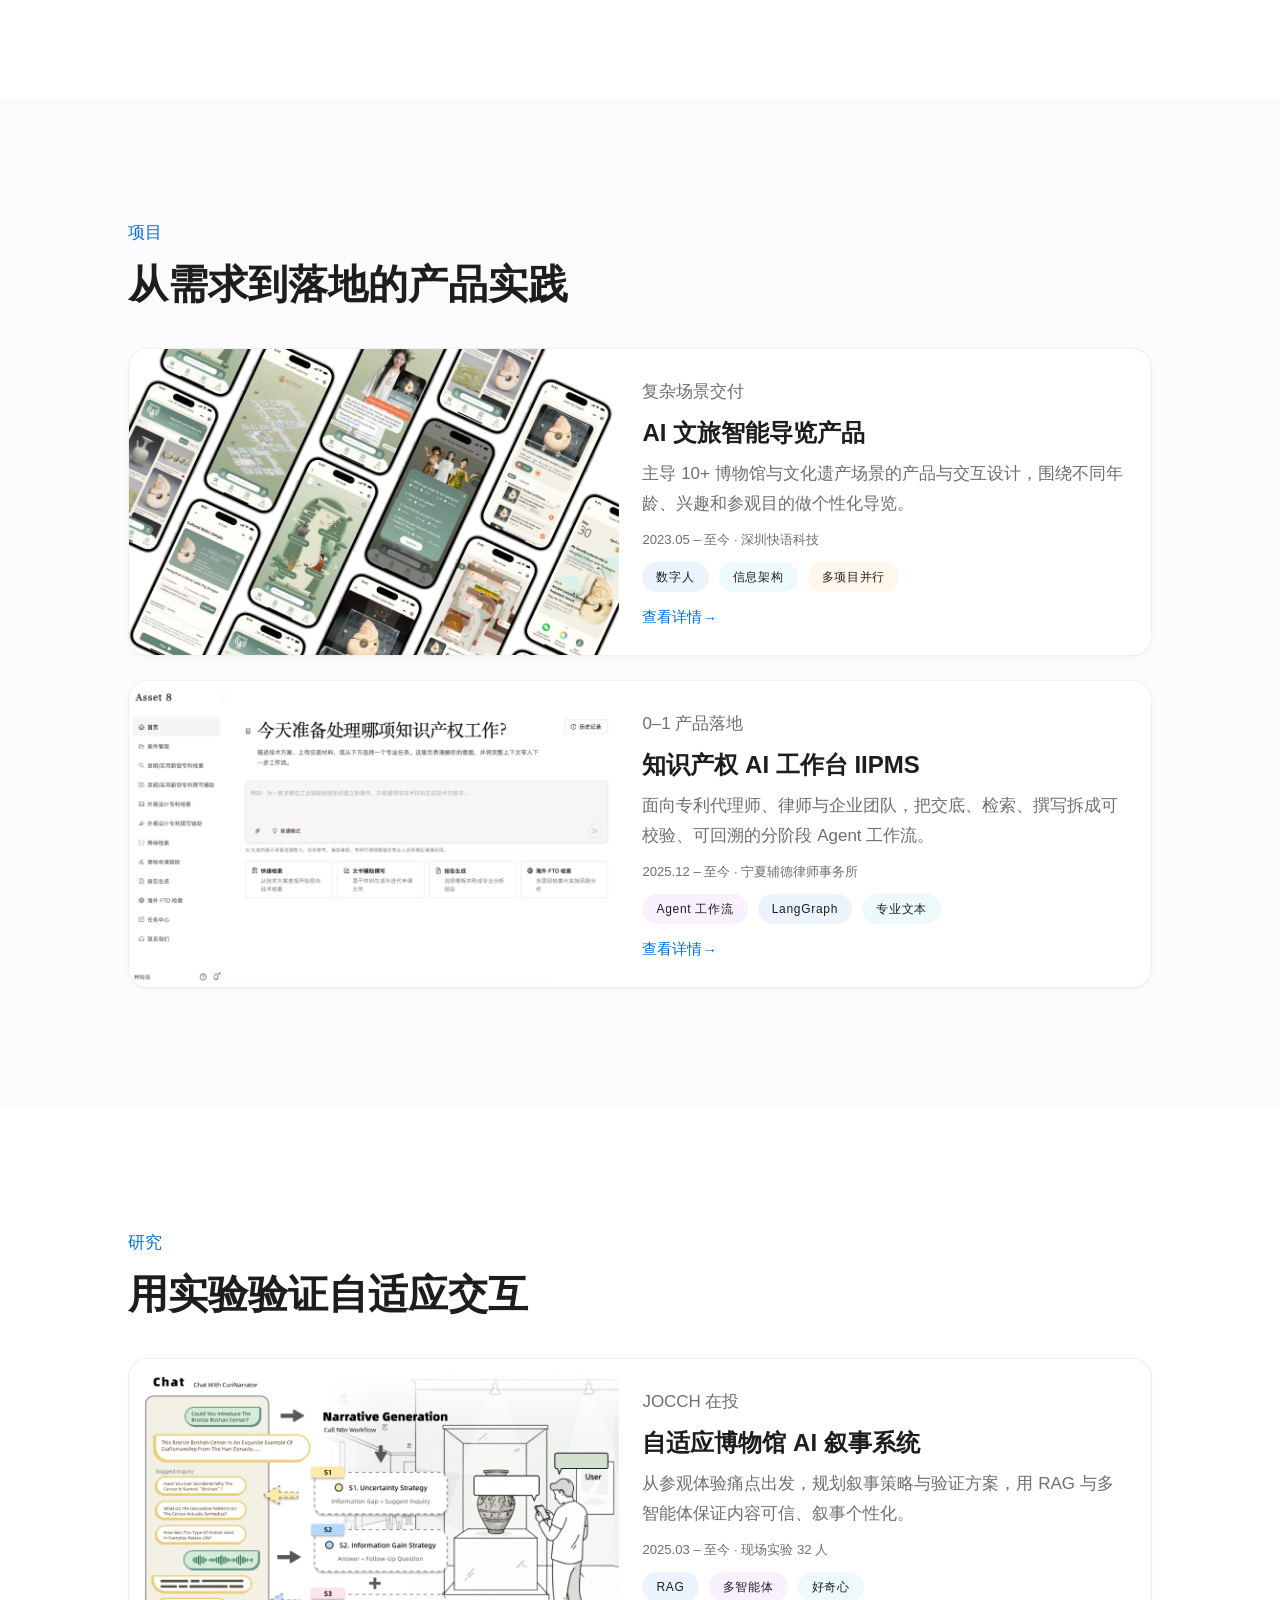
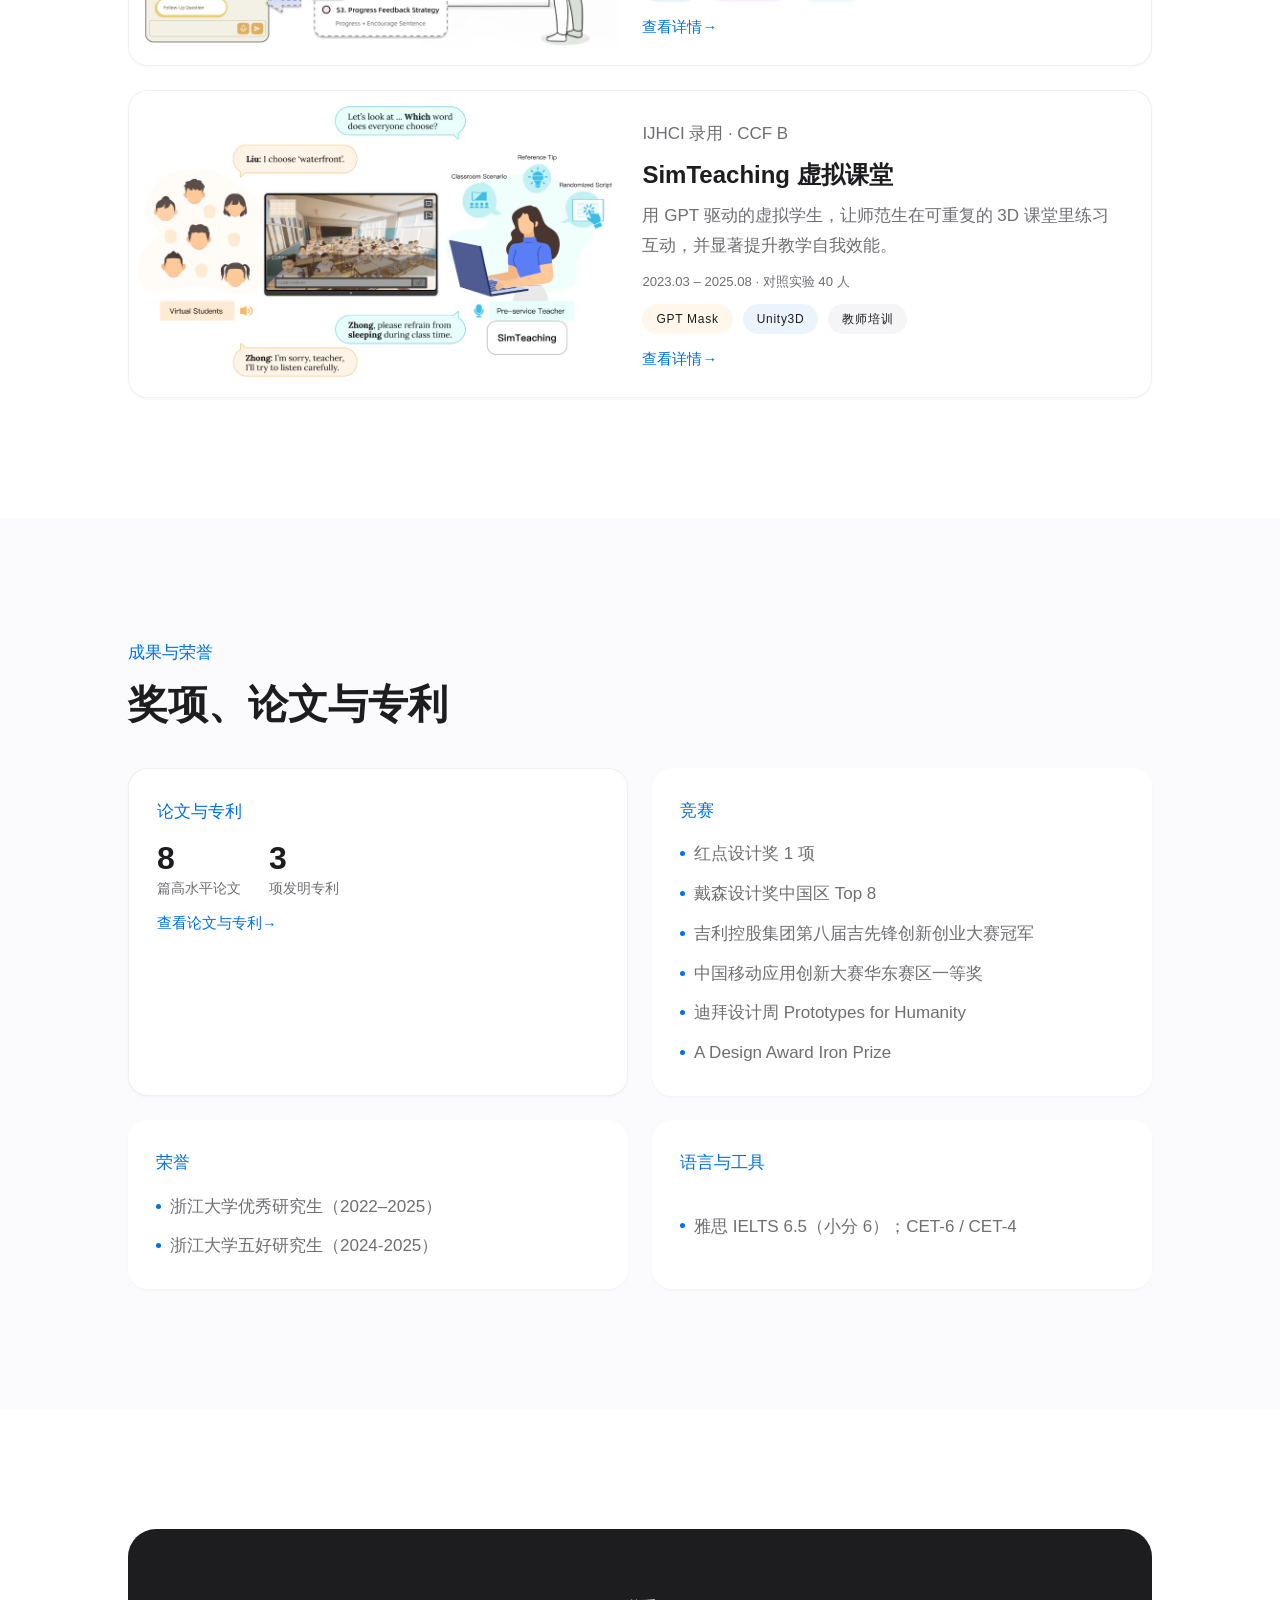
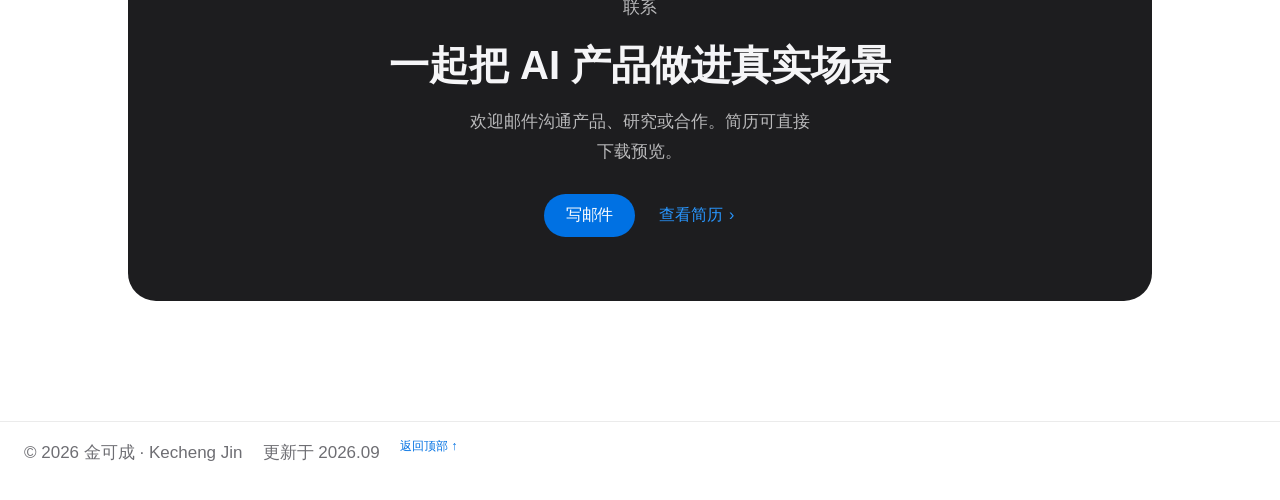
==== commit 058deb68: "内容修改" ====
--- a/index.html
+++ b/index.html
@@ -212,8 +212,8 @@
 
         <section class="section" id="honors" data-section-id="honors">
           <div class="section-heading reveal">
-            <p class="section-label">荣誉与技能</p>
-            <h2>奖项、论文与常用工具</h2>
+            <p class="section-label">成果与荣誉</p>
+            <h2>奖项、论文与专利</h2>
           </div>
           <div class="honor-grid reveal">
             <a class="honor-card honor-card--link" href="publications.html">
@@ -234,10 +234,10 @@
               <p class="section-label">竞赛</p>
               <ul>
                 <li>红点设计奖 1 项</li>
-                <li>迪拜设计周 Prototypes for Humanity</li>
                 <li>戴森设计奖中国区 Top 8</li>
                 <li>吉利控股集团第八届吉先锋创新创业大赛冠军</li>
                 <li>中国移动应用创新大赛华东赛区一等奖</li>
+                <li>迪拜设计周 Prototypes for Humanity</li>
                 <li>A Design Award Iron Prize</li>
               </ul>
             </article>
@@ -246,7 +246,6 @@
               <ul>
                 <li>浙江大学优秀研究生（2022–2025）</li>
                 <li>浙江大学五好研究生（2024-2025）</li>
-                <li>ACM IDC 2024 Best Short Paper Award</li>
               </ul>
             </article>
             <article class="honor-card">
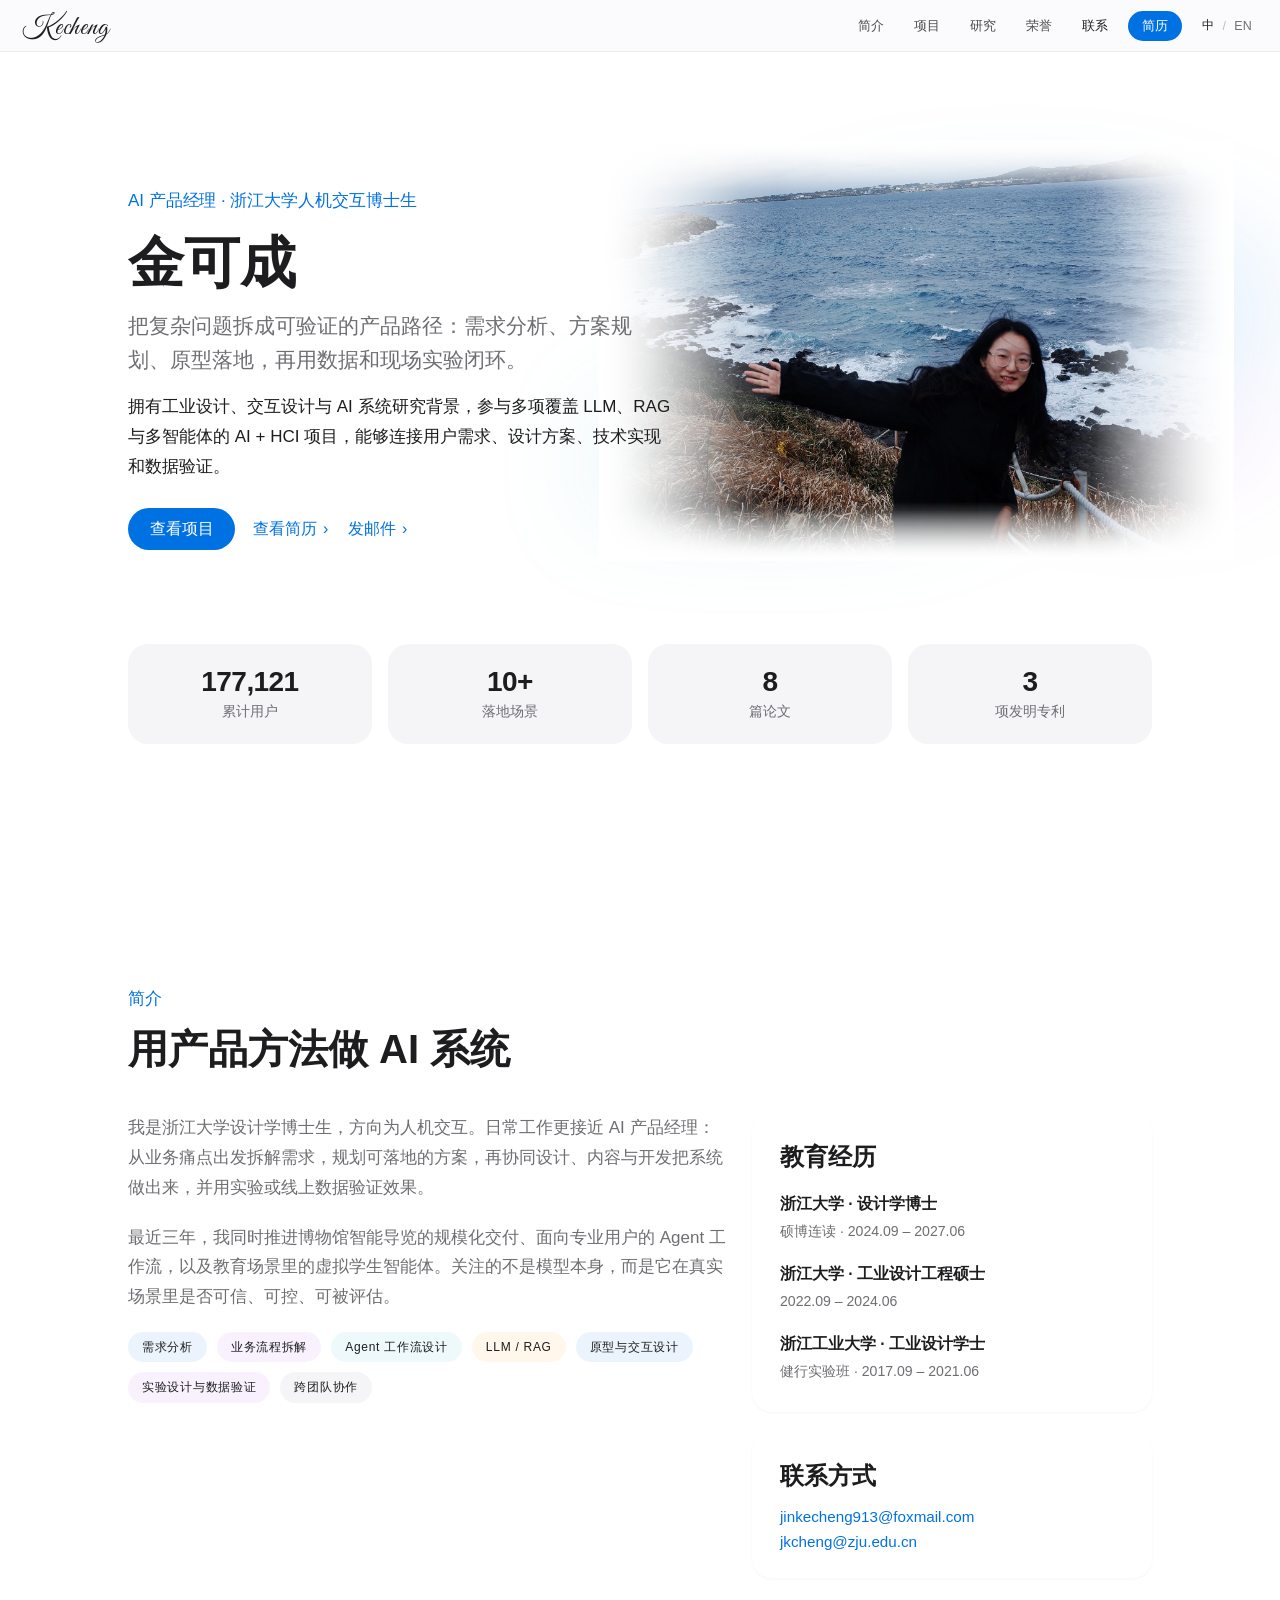
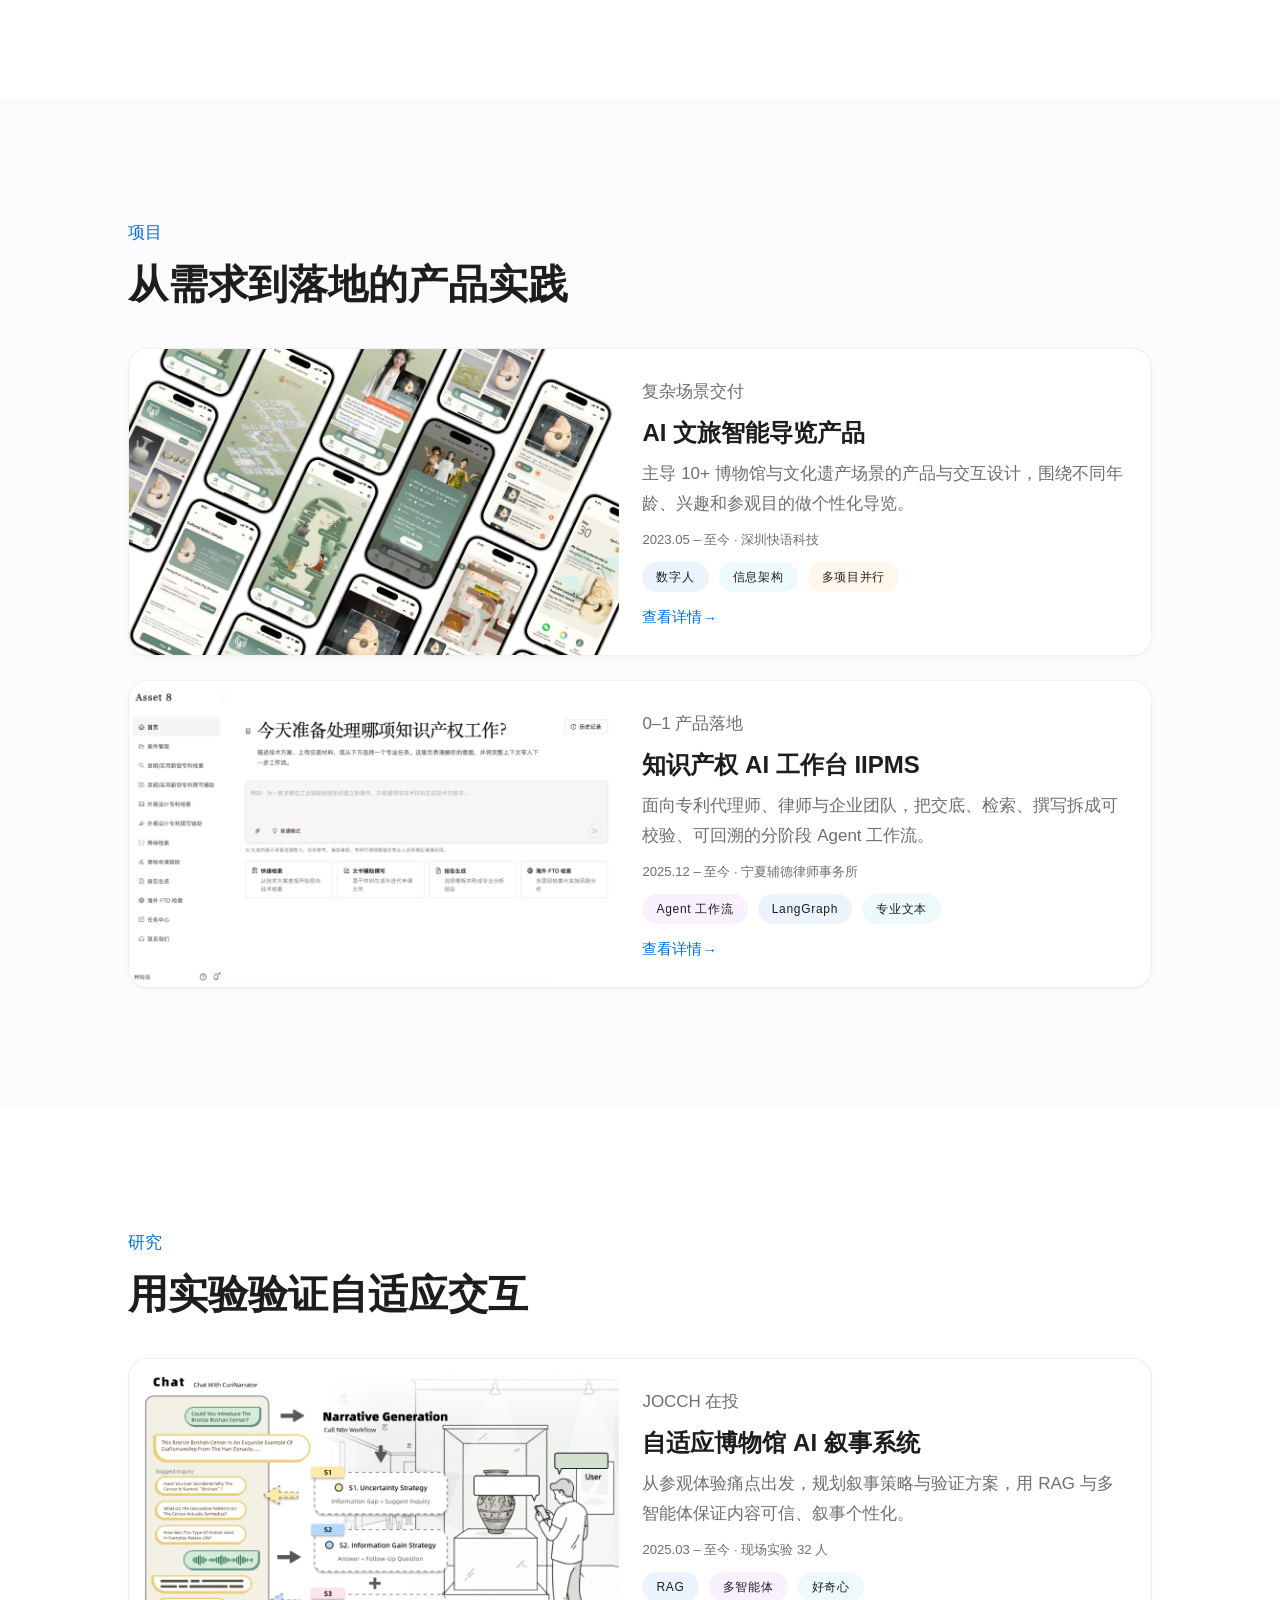
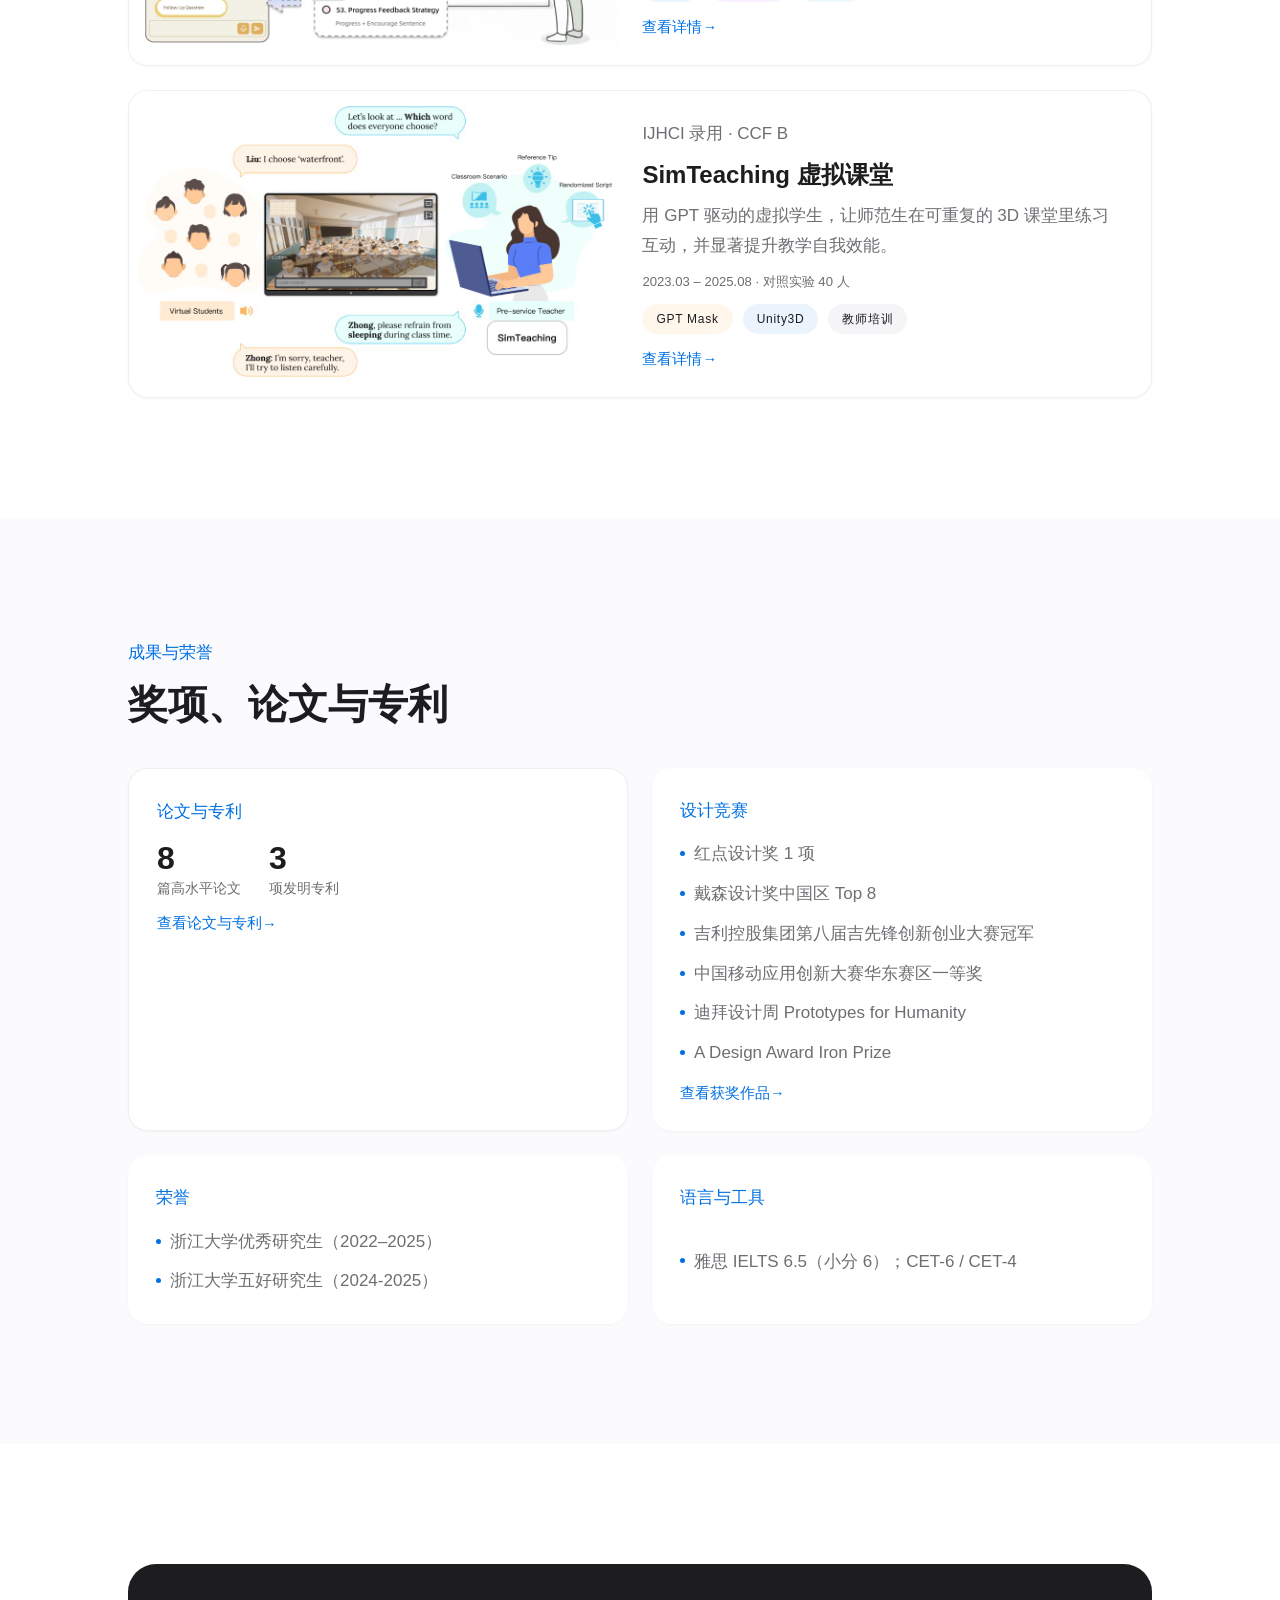
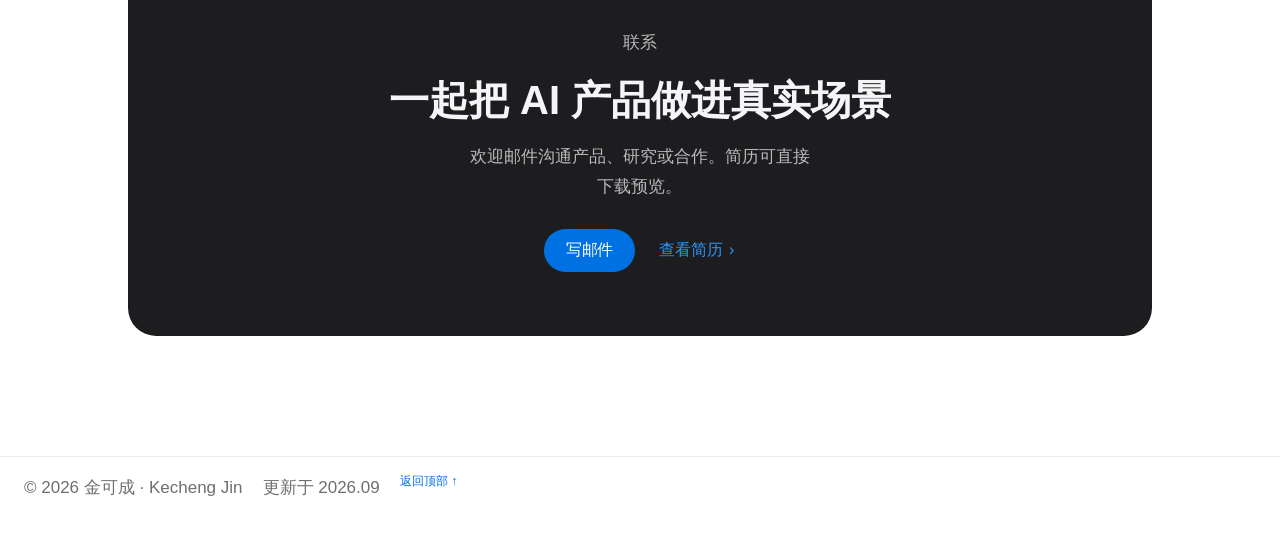
==== commit 23f2ed86: "Implement award carousel feature, update honor section with design competition details, and incremen" ====
--- a/index.html
+++ b/index.html
@@ -5,7 +5,7 @@
     <meta name="viewport" content="width=device-width, initial-scale=1.0" />
     <title>金可成 | AI 产品经理</title>
     <meta name="description" content="金可成，浙江大学人机交互博士生，AI 产品经理。连接用户需求、设计方案、技术实现与数据验证，落地博物馆导览、知识产权工作台与教育智能体。" />
-    <link rel="stylesheet" href="styles.css?v=20260903b" />
+    <link rel="stylesheet" href="styles.css?v=20260903d" />
     <script defer src="script.js"></script>
   </head>
   <body data-page="home">
@@ -231,7 +231,7 @@
               <span class="work-card__arrow">查看论文与专利</span>
             </a>
             <article class="honor-card">
-              <p class="section-label">竞赛</p>
+              <p class="section-label">设计竞赛</p>
               <ul>
                 <li>红点设计奖 1 项</li>
                 <li>戴森设计奖中国区 Top 8</li>
@@ -240,6 +240,7 @@
                 <li>迪拜设计周 Prototypes for Humanity</li>
                 <li>A Design Award Iron Prize</li>
               </ul>
+              <a class="work-card__arrow" href="awards.html">查看获奖作品</a>
             </article>
             <article class="honor-card">
               <p class="section-label">荣誉</p>
--- a/styles.css
+++ b/styles.css
@@ -2064,11 +2064,13 @@
   border-color: rgba(0, 0, 0, 0.12);
 }
 
-.honor-card--link .work-card__arrow {
+.honor-card--link .work-card__arrow,
+.honor-card .work-card__arrow {
   margin-top: 2px;
 }
 
-.honor-card--link:hover .work-card__arrow {
+.honor-card--link:hover .work-card__arrow,
+.honor-card a.work-card__arrow:hover {
   transform: translateX(4px);
 }
 
@@ -2113,6 +2115,143 @@
 .honor-stat span {
   color: var(--muted);
   font-size: 0.88rem;
+}
+
+/* ============ Award carousel ============ */
+.award-showcase {
+  max-width: 1080px;
+  margin: 0 auto;
+  display: grid;
+  gap: 22px;
+  justify-items: center;
+}
+
+.award-stage {
+  position: relative;
+  width: 100%;
+  min-height: 460px;
+  height: min(56vw, 520px);
+  overflow: hidden;
+  perspective: 1400px;
+  perspective-origin: 50% 48%;
+}
+
+.award-track {
+  position: relative;
+  width: 100%;
+  height: 100%;
+  transform-style: preserve-3d;
+}
+
+.award-card {
+  position: absolute;
+  top: 50%;
+  left: 50%;
+  width: min(380px, 68vw);
+  height: auto;
+  margin: 0;
+  padding: 0;
+  border: 0;
+  border-radius: var(--radius);
+  overflow: hidden;
+  background: var(--surface);
+  box-shadow: var(--shadow-sm);
+  transform-origin: center center;
+  transform:
+    translate(-50%, -50%)
+    translateX(var(--tx, 0px))
+    translateZ(var(--tz, 0px))
+    rotateY(var(--ry, 0deg))
+    scale(var(--sc, 0.78));
+  transition:
+    transform 560ms var(--ease),
+    opacity 560ms var(--ease),
+    box-shadow 560ms var(--ease);
+  cursor: pointer;
+  appearance: none;
+  -webkit-appearance: none;
+}
+
+.award-card.is-active {
+  box-shadow: var(--shadow-hover);
+  cursor: default;
+}
+
+.award-card img {
+  width: 100%;
+  height: auto;
+  object-fit: contain;
+  object-position: center;
+  display: block;
+}
+
+.award-nav {
+  position: absolute;
+  top: 50%;
+  z-index: 8;
+  width: 42px;
+  height: 42px;
+  margin: 0;
+  border: 0;
+  border-radius: 50%;
+  background: var(--surface);
+  color: var(--ink);
+  box-shadow: var(--shadow-sm);
+  font-size: 1.6rem;
+  line-height: 1;
+  cursor: pointer;
+  transform: translateY(-50%);
+}
+
+.award-nav:hover {
+  color: var(--accent);
+}
+
+.award-nav--prev {
+  left: 0;
+}
+
+.award-nav--next {
+  right: 0;
+}
+
+.award-caption {
+  max-width: 46ch;
+  display: grid;
+  gap: 10px;
+  text-align: center;
+  justify-items: center;
+}
+
+.award-caption h3 {
+  font-size: 1.45rem;
+}
+
+.award-caption p:last-child {
+  color: var(--muted);
+  font-size: 0.98rem;
+  line-height: 1.7;
+}
+
+.award-dots {
+  display: flex;
+  gap: 8px;
+}
+
+.award-dots button {
+  width: 7px;
+  height: 7px;
+  padding: 0;
+  border: 0;
+  border-radius: 50%;
+  background: #d2d2d7;
+  cursor: pointer;
+}
+
+.award-dots button.is-active {
+  width: 18px;
+  border-radius: 999px;
+  background: var(--accent);
 }
 
 /* ============ Contact CTA ============ */
@@ -2435,6 +2574,15 @@
   .contact-cta {
     padding: 48px 28px;
   }
+
+  .award-stage {
+    min-height: 360px;
+    height: min(70vw, 420px);
+  }
+
+  .award-card {
+    width: min(300px, 64vw);
+  }
 }
 
 @media (max-width: 720px) {
@@ -2462,6 +2610,16 @@
   .side-card {
     padding: 22px;
   }
+
+  .award-stage {
+    min-height: 280px;
+    height: min(78vw, 340px);
+  }
+
+  .award-nav {
+    width: 36px;
+    height: 36px;
+  }
 }
 
 @media (prefers-reduced-motion: reduce) {
@@ -2472,6 +2630,7 @@
   .reveal,
   .work-card,
   .honor-card--link,
+  .award-card,
   .work-card__media img,
   .work-card__arrow,
   .back-to-top {
